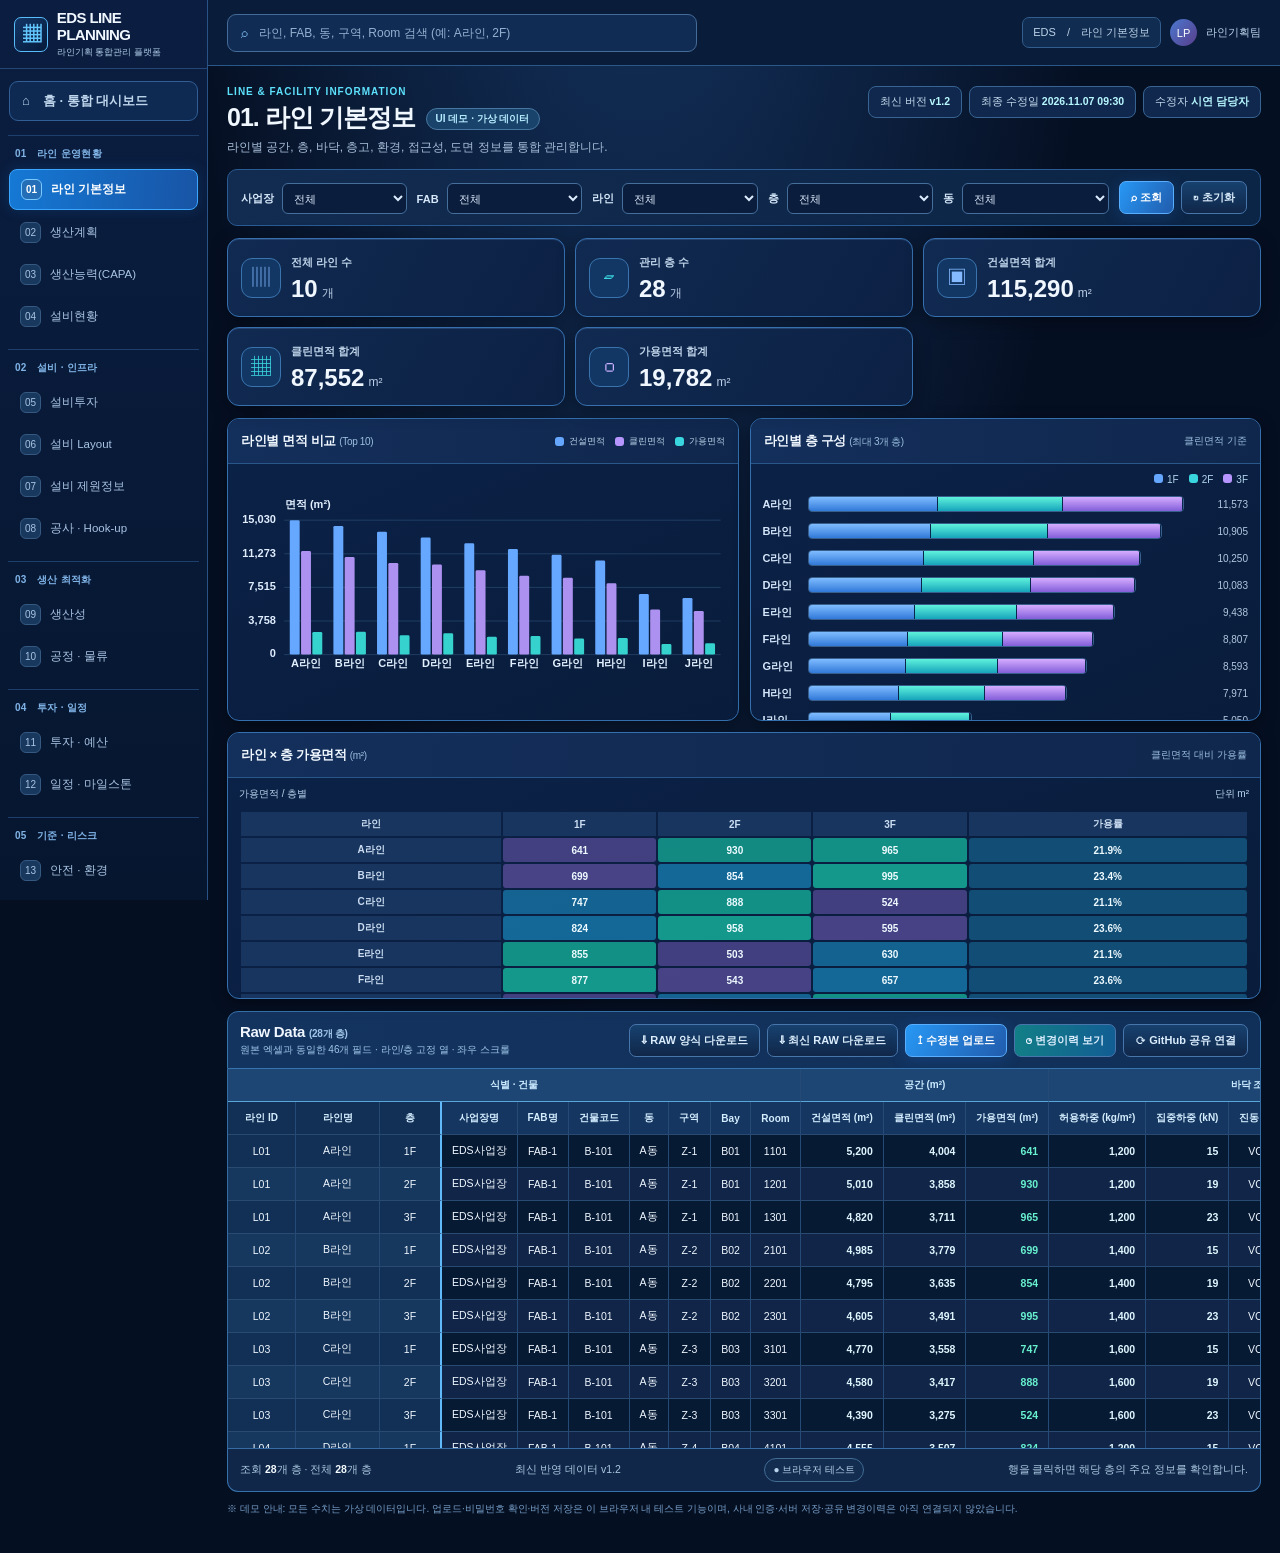
==== line-info.html @ a70bd1e8 "Add files via upload" ====
<!doctype html>
<html lang="ko">
<head>
<meta charset="UTF-8" />
<meta name="viewport" content="width=device-width, initial-scale=1" />
<meta name="color-scheme" content="dark" />
<title>01. 라인 기본정보 | EDS Line Planning</title>
<style>
[hidden]{display:none!important}

:root{--page:#050f22;--panel:#0b2040;--panel2:#0e2a51;--edge:#2a5b93;--edge2:#20436f;--tx:#f0f7ff;--muted:#a1b8d6;--cyan:#3ad6df;--blue:#65a7ff;--purple:#b695ff;--green:#43d2aa;--red:#ff8493;--yellow:#ffc778;--aside:226px;--top:66px;--rad:12px}
*{box-sizing:border-box}body{margin:0;min-height:100vh;font-family:Pretendard,"Noto Sans KR","Malgun Gothic",Arial,sans-serif;color:var(--tx);background:radial-gradient(ellipse at 50% -40%,#183d70 0,transparent 54%),var(--page);font-size:13px}button,input,select,textarea{font:inherit}button{cursor:pointer}button:disabled{opacity:.45;cursor:not-allowed}button:focus-visible,input:focus-visible,select:focus-visible{outline:2px solid #83eaf4;outline-offset:2px}a{color:inherit;text-decoration:none}.shell{display:grid;grid-template-columns:var(--aside) minmax(0,1fr);min-height:100vh}.side{position:sticky;top:0;max-height:100vh;overflow:auto;border-right:1px solid #295387;background:linear-gradient(180deg,#0b1e41 0%,#06162f 100%);z-index:5}.brand{height:69px;border-bottom:1px solid #254675;padding:16px 14px;display:flex;align-items:center;gap:9px}.brand-mark{width:35px;height:35px;border:1px solid #59bdfb;background:linear-gradient(140deg,#133666,#061b3b);display:grid;place-items:center;border-radius:7px;font-weight:950;color:#63c8ff;letter-spacing:-2px;font-size:18px}.brand strong{font-size:15px;letter-spacing:-.6px;display:block}.brand small{font-size:9px;color:#b2cee9;display:block;margin-top:3px}.nav-home{margin:12px 9px 14px;padding:10px 12px;display:flex;gap:10px;color:#bed5eb;background:#0e2a53;border:1px solid #315e94;border-radius:9px;font-weight:750}.nav-section{margin:13px 8px 0;padding:11px 7px 5px;color:#80b4e7;font-size:10px;font-weight:800;border-top:1px solid #1e3e6b;letter-spacing:.3px}.nav-item{display:flex;align-items:center;gap:9px;margin:3px 9px;padding:9px 11px;color:#a9c4e3;font-size:11.5px;border-radius:8px}.nav-item:hover{background:#103360}.nav-item.active{background:linear-gradient(95deg,#1579d5,#1854a5);border:1px solid #3ba6ff;color:#fff;box-shadow:0 0 14px #1674cb36;font-weight:800}.nav-bullet{width:21px;height:21px;display:grid;place-items:center;font-size:10px;background:#18385e;border:1px solid #365982;border-radius:6px;flex:0 0 auto}.nav-item.active .nav-bullet{background:#236eb7;border-color:#7ac9ff}.side-end{margin:20px 13px;padding:13px 10px;border-radius:9px;background:#10264b;border:1px solid #284b73;color:#92b1d0;font-size:10px;line-height:1.7}.content{min-width:0}.topbar{height:var(--top);border-bottom:1px solid #295787;display:flex;align-items:center;justify-content:space-between;padding:0 19px;background:#091d3b;gap:14px}.top-search{width:min(470px,47%);display:flex;align-items:center;gap:9px;border:1px solid #456b98;background:#112c54;border-radius:9px;padding:10px 13px;color:#84c4fb}.top-search input{width:100%;min-width:30px;border:0;outline:0;background:transparent;color:#eef7ff;font-size:12px}.top-search input::placeholder{color:#94b0d0}.top-actions{display:flex;align-items:center;gap:9px;color:#bcd3ea;font-size:11px}.top-tag{padding:7px 10px;border:1px solid #325d8c;border-radius:7px;background:#102c50}.avatar{width:27px;height:27px;border-radius:50%;display:grid;place-items:center;background:linear-gradient(130deg,#4a78cf,#593d8b);font-size:11px;color:white}.main{padding:20px 19px 27px;max-width:1900px;margin:auto}.page-head{display:flex;justify-content:space-between;align-items:flex-start;gap:12px;margin-bottom:13px}.title-pre{font-size:10px;color:#5de1fc;letter-spacing:1px;font-weight:850;margin-bottom:4px}.page-head h1{font-size:25px;letter-spacing:-1px;margin:0 0 5px}.page-head p{color:#a8bed9;font-size:12px;margin:0}.version-top{display:flex;align-items:center;gap:7px;flex-wrap:wrap;justify-content:flex-end}.version-top span{background:#10284e;border:1px solid #376492;padding:8px 11px;border-radius:8px;color:#c6dcef;font-size:10.5px}.version-top strong{color:#b8f8ff}.demo-label{display:inline-flex;align-items:center;border:1px solid #4777a1;background:#19436a;color:#b6ecff;border-radius:15px;padding:3px 9px;font-size:10px;vertical-align:4px;margin-left:5px;letter-spacing:0}.filters{display:flex;align-items:end;flex-wrap:wrap;gap:10px;border:1px solid var(--edge);border-radius:10px;background:linear-gradient(110deg,#122b50,#0b2546);padding:11px 13px;margin-bottom:12px}.filter-field{display:flex;align-items:center;gap:8px;min-width:132px;flex:1}.filter-field label{white-space:nowrap;color:#d6e8fa;font-weight:800;font-size:11px}.filter-field select{min-width:0;width:100%;height:31px;color:#dcecff;border:1px solid #466e9b;background:#0b1d3c;border-radius:6px;padding:0 7px;outline:none;font-size:11px}.filter-actions{display:flex;gap:7px;align-items:center}.btn{border:1px solid #4875aa;color:#dbedfd;background:linear-gradient(#17416f,#102749);border-radius:7px;padding:8px 11px;font-size:11px;font-weight:750;display:inline-flex;align-items:center;justify-content:center;gap:7px;white-space:nowrap}.btn:hover{filter:brightness(1.17)}.btn.primary{background:linear-gradient(120deg,#2798f5,#215cad);color:white;border-color:#5aaefe;box-shadow:0 3px 15px #216bd640}.btn.soft{background:#102a4e}.btn.success{background:linear-gradient(100deg,#127f86,#125d94)}.btn-icon{font-size:15px;line-height:1}.kpis{display:grid;grid-template-columns:repeat(5,minmax(0,1fr));gap:10px;margin-bottom:12px}.kpi{min-height:95px;position:relative;display:flex;gap:10px;align-items:center;padding:15px 13px;background:linear-gradient(120deg,#112a51,#0c2144);border:1px solid #3670af;border-radius:var(--rad);box-shadow:0 4px 18px #0005,inset 0 1px #6d9de338}.kpi-icon{width:40px;height:40px;flex:0 0 auto;display:grid;place-items:center;background:#133765;border:1px solid #3974ae;border-radius:11px;font-size:20px;color:#85baff}.kpi:nth-child(2) .kpi-icon,.kpi:nth-child(4) .kpi-icon{color:var(--cyan)}.kpi:nth-child(5) .kpi-icon{color:#cbb1ff}.kpi-label{font-size:11px;color:#bfd4e9;font-weight:750;white-space:nowrap}.kpi-value{margin-top:7px;font-size:24px;font-weight:850;white-space:nowrap;line-height:1}.kpi-value small{font-size:12px;color:#bdcfe7;font-weight:500;margin-left:4px}.vis-grid{display:grid;grid-template-columns:1.14fr 1.05fr 1.02fr;gap:11px;margin-bottom:12px}.panel{border:1px solid #3470af;border-radius:12px;background:linear-gradient(155deg,#0b2248,#091c3b);box-shadow:0 4px 15px #0006;overflow:hidden;min-width:0}.panel-header{background:linear-gradient(95deg,#132f5b,#10274d);padding:11px 13px;min-height:45px;border-bottom:1px solid #2a578a;display:flex;gap:9px;align-items:center;justify-content:space-between}.panel-header h2{margin:0;font-size:13px;font-weight:850;letter-spacing:-.35px}.panel-header small{font-size:10px;color:#9cbfdf;font-weight:500}.legend{display:flex;gap:10px;flex-wrap:wrap}.legend span{display:flex;gap:5px;align-items:center;color:#b9d2e7;font-size:9px}.dot{width:9px;height:9px;border-radius:3px;background:var(--blue);display:inline-block}.dot.purple{background:var(--purple)}.dot.cyan{background:var(--cyan)}.chart-body{padding:8px 10px 11px;height:280px}.chart-body svg{display:block;width:100%;height:100%}.svg-tick{fill:#e0edff;font-size:16px;font-weight:700}.svg-number{fill:#f7fbff;font-weight:850;font-size:16px}.svg-axis{fill:#e2f0ff;font-size:16px;font-weight:750}.svg-grid{stroke:#32567e;stroke-width:.8}.floor-chart{padding:10px 12px;height:280px;overflow:auto}.floor-legend{display:flex;gap:10px;justify-content:flex-end;margin-bottom:11px;font-size:10px;color:#b3d5ef}.floor-legend .dot{margin-right:4px}.floor-row{display:grid;grid-template-columns:37px minmax(0,1fr) 56px;gap:8px;align-items:center;margin-bottom:11px}.floor-row .nm{font-size:11px;color:#d5e6fa;font-weight:750}.stack{display:flex;height:16px;width:100%;border-radius:4px;overflow:hidden;background:#1a365b;border:1px solid #385e8c}.stack i{display:block;min-width:0;border-right:1px solid #08254a;position:relative}.stack i:nth-child(1){background:linear-gradient(#7fbcff,#3179d9)}.stack i:nth-child(2){background:linear-gradient(#5ef2dc,#16a4bb)}.stack i:nth-child(3){background:linear-gradient(#d5acff,#825ed9)}.floor-row small{text-align:right;font-size:10px;color:#b2c8df}.heat-wrap{padding:9px 11px 11px;height:280px;overflow:auto}.heat-caption{font-size:10px;color:#b9d5ed;margin-bottom:9px;display:flex;justify-content:space-between}.heat-table{width:100%;border-collapse:separate;border-spacing:2px;font-size:10px;text-align:center}.heat-table th{padding:5px 2px;color:#ccddf2;font-weight:700;background:#17355e}.heat-table td{font-size:10px;padding:6px 1px;font-weight:800;border-radius:3px;color:#eefaff}.heat-table td.empty{background:#12294a;color:#6c91b5}.raw-block{margin-top:4px}.raw-title{display:flex;gap:10px;align-items:center;justify-content:space-between;padding:11px 12px;background:linear-gradient(100deg,#143460,#103059);border:1px solid #3674ad;border-radius:11px 11px 0 0;flex-wrap:wrap}.raw-title h2{font-size:15px;margin:0;letter-spacing:-.3px}.raw-title small{color:#9fc6e9;font-size:10px}.raw-actions{display:flex;gap:7px;align-items:center;flex-wrap:wrap}.table-holder{overflow:auto;max-height:380px;border:1px solid #356ca3;border-top:0;background:#071a34;scrollbar-color:#4782b8 #0a2445;scrollbar-width:thin}.raw-table{border-collapse:separate;border-spacing:0;width:max-content;min-width:100%;font-size:10.5px;font-variant-numeric:tabular-nums;table-layout:fixed}.raw-table th,.raw-table td{border-right:1px solid #254a76;border-bottom:1px solid #294a71;padding:9px 10px;text-align:center;white-space:nowrap}.raw-table thead th{position:sticky;top:29px;z-index:3;background:#153660;color:#d4edff;font-weight:800;font-size:10px}.raw-table thead tr.group-row th{top:0;height:29px;background:#1d4674;font-size:10px;color:#cbeaff;border-bottom:1px solid #5aa7d7}.raw-table tbody tr:nth-child(even){background:#102547}.raw-table tbody tr:hover{background:#1e4777}.raw-table td.number{text-align:right;font-weight:750;color:#dff6ff}.raw-table td.available{color:#68f1cf;font-weight:900}.raw-table .sticky1,.raw-table .sticky2,.raw-table .sticky3{position:sticky;z-index:4;background:#123055}.raw-table .sticky1{left:0;min-width:68px;max-width:68px}.raw-table .sticky2{left:68px;min-width:84px;max-width:84px}.raw-table .sticky3{left:152px;min-width:62px;max-width:62px;border-right:2px solid #61b9f9}.raw-table tbody tr:nth-child(even) .sticky1,.raw-table tbody tr:nth-child(even) .sticky2,.raw-table tbody tr:nth-child(even) .sticky3{background:#16375e}.raw-table thead tr.field-row .sticky1,.raw-table thead tr.field-row .sticky2,.raw-table thead tr.field-row .sticky3{z-index:6}.raw-table td.changed-cell{background:#2b5c5790!important;color:#78ffcb!important;box-shadow:inset 0 0 0 1px #42dba4}.raw-table td.added-cell{background:#134f6d;color:#8ce7ff}.raw-footer{border:1px solid #3672ab;border-top:0;border-radius:0 0 11px 11px;background:#10274a;display:flex;align-items:center;gap:15px;justify-content:space-between;flex-wrap:wrap;padding:9px 12px;color:#aac7df;font-size:10.5px}.raw-footer strong{color:#f5fcff}.footer-note{margin-top:10px;color:#769ec7;font-size:10px}.overlay{position:fixed;inset:0;background:#030c1ab8;z-index:20;display:flex;justify-content:flex-end}.overlay[hidden]{display:none}.drawer{width:min(680px,100vw);height:100%;background:linear-gradient(165deg,#102b52,#08182f);border-left:1px solid #4b85b5;box-shadow:-16px 0 45px #0009;display:flex;flex-direction:column}.drawer-head{display:flex;align-items:start;justify-content:space-between;padding:18px 20px 14px;border-bottom:1px solid #2b5b87;gap:10px}.drawer-head h2{font-size:21px;margin:0 0 5px}.drawer-head p{font-size:11px;color:#aac5e2;margin:0}.drawer-tabs{display:flex;gap:7px;padding:13px 20px;border-bottom:1px solid #2b557e}.tab{border:1px solid #386394;background:#142f55;border-radius:7px;color:#c7dcf2;padding:9px 14px;font-size:11px;font-weight:800}.tab.active{background:#2267b1;border-color:#7dbeff;color:white}.drawer-body{overflow:auto;padding:16px 20px 30px;flex:1}.history-row{display:grid;grid-template-columns:65px 1fr auto;gap:10px;align-items:center;border:1px solid #325c86;padding:12px;background:#10284a;border-radius:9px;margin-bottom:8px;cursor:pointer}.history-row.selected{border-color:#4ec8ed;background:#193d62}.history-row strong{font-size:13px;color:#dcf7ff}.history-row .muted{font-size:10px;color:#8eafd1;margin-top:4px}.history-row .badge{padding:4px 7px;border-radius:20px;font-size:9px;color:#8af6cf;background:#124e4c}.info-box{background:#0e2445;border:1px solid #365b85;padding:12px;border-radius:9px;margin:14px 0}.info-box .info-line{display:flex;justify-content:space-between;margin:6px 0;gap:10px;font-size:11px;color:#b5d3ec}.info-box strong{color:#fff}.diff-table{border-collapse:collapse;width:100%;font-size:10.5px}.diff-table th{background:#19365b;text-align:left;padding:9px}.diff-table td{padding:9px;border-bottom:1px solid #2c4c70}.diff-new{color:#8effcb;font-weight:800}.diff-old{color:#ffcbce}.history-raw{overflow:auto;max-height:300px;border:1px solid #356393;border-radius:8px}.history-raw table{border-collapse:collapse;width:max-content;min-width:100%;font-size:10px}.history-raw th,.history-raw td{white-space:nowrap;border:1px solid #23476a;padding:7px 9px}.history-raw th{background:#14385e}.shade{position:fixed;inset:0;background:#030b1bd0;display:flex;align-items:center;justify-content:center;z-index:30;padding:18px}.shade[hidden]{display:none}.dialog{width:min(620px,100%);max-height:min(96vh,900px);overflow:auto;border:1px solid #67b5e8;background:linear-gradient(145deg,#13345e,#0b1b39);box-shadow:0 25px 100px #000d;border-radius:15px}.modal-header{display:flex;align-items:center;justify-content:space-between;padding:18px 21px;border-bottom:1px solid #355f8f}.modal-header h2{margin:0;font-size:19px}.modal-body{padding:19px 21px}.field{margin-bottom:15px}.field label{display:block;font-size:12px;margin-bottom:7px;color:#dbefff;font-weight:750}.req{color:#ffa7a7}.field input,.field textarea{width:100%;border:1px solid #4c759f;background:#071c38;color:#eefaff;border-radius:8px;padding:12px;font-size:12px;outline:0}.field input:focus,.field textarea:focus{border-color:#71d6ff}.field textarea{resize:vertical;min-height:72px}.upload-box{display:grid;place-items:center;border:1px dashed #66a0ce;padding:19px;cursor:pointer;border-radius:9px;text-align:center;background:#0b2b50;margin-bottom:14px}.upload-box strong{font-size:12px}.upload-box small{display:block;color:#8aafd1;margin-top:5px;font-size:11px}.upload-box input{display:none}.dialog-actions{display:flex;gap:8px;justify-content:flex-end;padding:15px 21px;border-top:1px solid #365f8e}.notice{border:1px solid #39618c;padding:11px 13px;border-radius:8px;background:#142d4f;color:#b7d3e8;line-height:1.6;font-size:11px}.notice.warning{border-color:#946534;background:#42301555;color:#ffe1b9}.valid-summary{display:flex;gap:7px;flex-wrap:wrap;margin:14px 0}.valid-pill{background:#104a54;border:1px solid #278fa6;border-radius:18px;padding:7px 10px;color:#b9eeef;font-size:11px}.valid-pill.warn{background:#562e3d;border-color:#ac6773;color:#ffd3da}.toast{position:fixed;left:50%;bottom:24px;transform:translateX(-50%);padding:11px 17px;background:#173f6c;border:1px solid #6dbeed;border-radius:10px;box-shadow:0 9px 30px #000a;z-index:60;min-width:270px;text-align:center;font-size:12px}.toast[hidden]{display:none}.xs{font-size:10px;color:#a7c2dd}.mobile-nav{display:none}.section-minor{margin:0 0 10px;font-size:13px;color:#f5fbff}.outcome{color:#8bdeff}.loading{opacity:.6;pointer-events:none}
@media(max-width:1450px){:root{--aside:208px}.vis-grid{grid-template-columns:1fr 1fr}.vis-grid .panel:last-child{grid-column:1/-1}.heat-wrap{height:220px}.chart-body,.floor-chart{height:256px}.kpis{grid-template-columns:repeat(3,minmax(0,1fr))}.kpi{min-height:79px}}
@media(max-width:1100px){:root{--aside:0px}.shell{grid-template-columns:1fr}.side{display:none}.topbar{height:56px}.main{padding:14px}.mobile-nav{display:block;color:#d0eaff;padding:8px 10px;background:#143c6b;border:1px solid #4784bb;border-radius:6px}.top-search{width:min(480px,55%)}.page-head h1{font-size:22px}}
@media(max-width:720px){.top-search{display:none}.page-head{flex-direction:column}.version-top{justify-content:flex-start}.kpis{grid-template-columns:repeat(2,minmax(0,1fr))}.kpi{padding:11px;min-height:83px}.kpi-value{font-size:21px}.vis-grid{grid-template-columns:1fr}.vis-grid .panel:last-child{grid-column:auto}.raw-actions{width:100%}.raw-actions .btn{flex:1}.filters{gap:7px}.filter-field{min-width:140px}.panel-header{align-items:flex-start;flex-direction:column}.drawer-head h2{font-size:18px}.drawer{width:100vw}}

.sync-indicator{display:inline-flex;gap:4px;align-items:center;border-radius:12px;padding:4px 8px;border:1px solid #426c92;background:#122d50;color:#b7d3ec;font-size:10px;white-space:nowrap}
.sync-indicator.github{border-color:#319d9c;background:#0a3b46;color:#a2f3e6}
.sync-indicator.alert{border-color:#bd8f42;background:#46331c;color:#ffe2ad}
#syncShade .field{margin-top:10px}#syncShade .field input{width:100%;background:#081b35;color:#e6f5ff;border:1px solid #4b70a4;padding:9px 11px;border-radius:7px}
#syncShade code{color:#72d8fc}#syncMessage{white-space:pre-wrap}
</style>
</head>
<body>
<div class="shell">
  <aside class="side">
    <div class="brand"><span class="brand-mark">▦</span><div><strong>EDS LINE PLANNING</strong><small>라인기획 통합관리 플랫폼</small></div></div>
    <a class="nav-home" href="./index.html">⌂　홈 · 통합 대시보드</a>
    <div class="nav-section">01　라인 운영현황</div>
    <a class="nav-item active" href="#"><span class="nav-bullet">01</span> 라인 기본정보</a>
    <div class="nav-item"><span class="nav-bullet">02</span> 생산계획</div><div class="nav-item"><span class="nav-bullet">03</span> 생산능력(CAPA)</div><div class="nav-item"><span class="nav-bullet">04</span> 설비현황</div>
    <div class="nav-section">02　설비 · 인프라</div>
    <div class="nav-item"><span class="nav-bullet">05</span> 설비투자</div><div class="nav-item"><span class="nav-bullet">06</span> 설비 Layout</div><div class="nav-item"><span class="nav-bullet">07</span> 설비 제원정보</div><div class="nav-item"><span class="nav-bullet">08</span> 공사 · Hook-up</div>
    <div class="nav-section">03　생산 최적화</div><div class="nav-item"><span class="nav-bullet">09</span> 생산성</div><div class="nav-item"><span class="nav-bullet">10</span> 공정 · 물류</div>
    <div class="nav-section">04　투자 · 일정</div><div class="nav-item"><span class="nav-bullet">11</span> 투자 · 예산</div><div class="nav-item"><span class="nav-bullet">12</span> 일정 · 마일스톤</div>
    <div class="nav-section">05　기준 · 리스크</div><div class="nav-item"><span class="nav-bullet">13</span> 안전 · 환경</div><div class="nav-item"><span class="nav-bullet">14</span> 리스크 · 이슈</div><div class="nav-item"><span class="nav-bullet">15</span> 기준 · 표준</div>
    <div class="nav-section">06　보고 · 의사결정</div><div class="nav-item"><span class="nav-bullet">16</span> 보고 · 의사결정</div>
    <div class="side-end">이 화면은 UI 검토용 프로토타입입니다.<br/>예시 데이터와 브라우저 로컬 저장을 사용합니다.</div>
  </aside>
  <div class="content">
    <header class="topbar"><button class="mobile-nav" id="mobileHome" title="메인 대시보드로 이동">⌂</button><div class="top-search">⌕ <input id="globalSearch" placeholder="라인, FAB, 동, 구역, Room 검색 (예: A라인, 2F)" autocomplete="off"/></div><div class="top-actions"><span class="top-tag">EDS　/　라인 기본정보</span><span class="avatar">LP</span><span>라인기획팀</span></div></header>
    <main class="main">
      <div class="page-head">
        <div><div class="title-pre">LINE & FACILITY INFORMATION</div><h1>01. 라인 기본정보 <span class="demo-label">UI 데모 · 가상 데이터</span></h1><p>라인별 공간, 층, 바닥, 층고, 환경, 접근성, 도면 정보를 통합 관리합니다.</p></div>
        <div class="version-top"><span>최신 버전 <strong id="topVersion">v1.2</strong></span><span>최종 수정일 <strong id="lastEditDate">—</strong></span><span>수정자 <strong id="lastEditor">—</strong></span></div>
      </div>
      <section class="filters" aria-label="조회 필터">
        <div class="filter-field"><label for="fSite">사업장</label><select id="fSite"></select></div>
        <div class="filter-field"><label for="fFab">FAB</label><select id="fFab"></select></div>
        <div class="filter-field"><label for="fLine">라인</label><select id="fLine"></select></div>
        <div class="filter-field"><label for="fFloor">층</label><select id="fFloor"></select></div>
        <div class="filter-field"><label for="fDong">동</label><select id="fDong"></select></div>
        <div class="filter-actions"><button class="btn primary" id="applyFilter">⌕ 조회</button><button class="btn" id="resetFilter">↻ 초기화</button></div>
      </section>
      <section class="kpis" aria-label="주요 공간 현황">
        <article class="kpi"><div class="kpi-icon">▥</div><div><div class="kpi-label">전체 라인 수</div><div class="kpi-value"><span id="kpiLines">—</span><small>개</small></div></div></article>
        <article class="kpi"><div class="kpi-icon">▱</div><div><div class="kpi-label">관리 층 수</div><div class="kpi-value"><span id="kpiFloors">—</span><small>개</small></div></div></article>
        <article class="kpi"><div class="kpi-icon">▣</div><div><div class="kpi-label">건설면적 합계</div><div class="kpi-value"><span id="kpiBuilt">—</span><small>m²</small></div></div></article>
        <article class="kpi"><div class="kpi-icon">▦</div><div><div class="kpi-label">클린면적 합계</div><div class="kpi-value"><span id="kpiClean">—</span><small>m²</small></div></div></article>
        <article class="kpi"><div class="kpi-icon">▢</div><div><div class="kpi-label">가용면적 합계</div><div class="kpi-value"><span id="kpiAvail">—</span><small>m²</small></div></div></article>
      </section>
      <section class="vis-grid" aria-label="공간 분석 그래프">
        <div class="panel"><div class="panel-header"><h2>라인별 면적 비교 <small>(Top 10)</small></h2><div class="legend"><span><i class="dot"></i> 건설면적</span><span><i class="dot purple"></i> 클린면적</span><span><i class="dot cyan"></i> 가용면적</span></div></div><div id="barChart" class="chart-body"></div></div>
        <div class="panel"><div class="panel-header"><h2>라인별 층 구성 <small>(최대 3개 층)</small></h2><small>클린면적 기준</small></div><div id="floorChart" class="floor-chart"></div></div>
        <div class="panel"><div class="panel-header"><h2>라인 × 층 가용면적 <small>(m²)</small></h2><small>클린면적 대비 가용률</small></div><div id="heatmap" class="heat-wrap"></div></div>
      </section>
      <section class="raw-block">
        <div class="raw-title"><div><h2>Raw Data <small id="rawCount">(—)</small></h2><small>원본 엑셀과 동일한 46개 필드 · 라인/층 고정 열 · 좌우 스크롤</small></div>
          <div class="raw-actions"><button class="btn" id="downloadTemplate">⇩ RAW 양식 다운로드</button><button class="btn" id="downloadCurrent">⇩ 최신 RAW 다운로드</button><button class="btn primary" id="openUpload">↥ 수정본 업로드</button><button class="btn success" id="openHistory">◷ 변경이력 보기</button><button class="btn" id="openSync">⟳ GitHub 공유 연결</button></div></div>
        <div class="table-holder" id="rawTableHolder"><table class="raw-table" id="rawTable"></table></div>
        <div class="raw-footer"><span>조회 <strong id="footerCount">0</strong>개 층 · 전체 <strong id="footerAll">0</strong>개 층</span><span id="dataVersion">현재 데이터 버전 —</span> <span id="syncIndicator" class="sync-indicator" title="저장 위치">● 브라우저 테스트</span><span>행을 클릭하면 해당 층의 주요 정보를 확인합니다.</span></div>
      </section>
      <p class="footer-note">※ 데모 안내: 모든 수치는 가상 데이터입니다. 업로드·비밀번호 확인·버전 저장은 이 브라우저 내 테스트 기능이며, 사내 인증·서버 저장·공유 변경이력은 아직 연결되지 않았습니다.</p>
    </main>
  </div>
</div>

<div class="overlay" id="historyOverlay" hidden role="presentation"><aside class="drawer" role="dialog" aria-modal="true" aria-labelledby="historyHeading"><div class="drawer-head"><div><h2 id="historyHeading">◷ 변경이력 / 버전 관리</h2><p>버전 선택 · 변경항목 비교 · 과거 전체 Raw Data 보기</p></div><button class="btn" id="closeHistory">✕ 닫기</button></div><div class="drawer-tabs"><button class="tab active" data-htab="history">버전 이력</button><button class="tab" data-htab="raw">선택 버전 RAW</button><button class="tab" data-htab="compare">변경 전후 비교</button></div><div id="historyBody" class="drawer-body"></div></aside></div>
<div class="shade" id="syncShade" hidden>
  <section class="dialog" role="dialog" aria-modal="true" aria-labelledby="syncTitle" style="max-width:560px">
    <div class="modal-header"><h2 id="syncTitle">⟳ GitHub 공유 데이터 연결</h2><button type="button" class="btn" id="closeSync">✕ 닫기</button></div>
    <form id="syncForm"><div class="modal-body">
      <div class="notice">GitHub 저장소에 Raw Data·버전이력을 공유 저장합니다. <strong>GitHub 인증 토큰은 페이지에 저장하지 않으며 현재 탭에서만 사용합니다.</strong> 저장소에 Contents 읽기·쓰기 권한이 있는 개인 토큰이 필요합니다. 회사 보안 정책에 따라 사용하세요.</div>
      <div class="field"><label for="gitApi">GitHub API 주소</label><input id="gitApi" value="https://api.github.com" autocomplete="off" required></div>
      <div class="field"><label for="gitOwner">계정 또는 조직</label><input id="gitOwner" value="love10070kang" autocomplete="off" required></div>
      <div class="field"><label for="gitRepo">저장소</label><input id="gitRepo" value="kangminjoo" autocomplete="off" required></div>
      <div class="field"><label for="gitBranch">브랜치</label><input id="gitBranch" value="main" autocomplete="off" required></div>
      <div class="field"><label for="gitToken">개인 접근 토큰 (현재 탭에만 보관)</label><input id="gitToken" type="password" placeholder="github_pat_... 또는 ghp_..." autocomplete="off" required></div>
      <div class="notice">GitHub Enterprise Server를 이용한다면 API 주소를 사내 서버의 <code>https://주소/api/v3</code>로 변경하세요. 토큰을 HTML/JS/저장소/채팅에 붙여넣지 마세요.</div>
      <div id="syncMessage" class="xs" aria-live="polite" style="margin-top:10px"></div>
    </div><div class="dialog-actions"><button class="btn" type="button" id="cancelSync">취소</button><button class="btn primary" id="connectSync" type="submit">저장소 연결 및 최신 데이터 불러오기</button></div></form>
  </section>
</div>
<div class="shade" id="uploadShade" hidden><section class="dialog" role="dialog" aria-modal="true" aria-labelledby="uploadHeading"><div class="modal-header"><h2 id="uploadHeading">↥ 수정본 엑셀 업로드</h2><button class="btn" id="closeUpload">✕ 닫기</button></div><form id="uploadForm"><div class="modal-body"><div class="notice">최신 RAW 파일을 수정한 뒤 업로드하세요. 원본과 비교한 내용을 검증하고 <strong>최종 반영</strong>을 눌러야 새 버전이 생성됩니다.</div><div style="height:14px"></div><div class="field"><label for="uploadAuthor">수정자 이름 <span class="req">*</span></label><input id="uploadAuthor" required maxlength="50" autocomplete="off" placeholder="작성자 이름 입력"/></div><div class="field"><label for="uploadPassword">업로드 비밀번호 <span class="req">*</span></label><input id="uploadPassword" required type="password" placeholder="비밀번호 입력" autocomplete="off"/></div><div class="field"><label for="uploadReason">수정 사유 <span class="req">*</span></label><textarea id="uploadReason" required maxlength="500" placeholder="예: A라인 2F 가용면적 및 반입구 특성 갱신"></textarea></div><label class="upload-box" for="uploadFile"><span style="font-size:25px">▣</span><strong id="uploadFileName">엑셀 (.xlsx) 파일 선택</strong><small>기존 RAW 양식의 46개 열 구조 사용 · 최대 5 MB</small><input type="file" id="uploadFile" accept=".xlsx" required/></label><div class="notice warning">보안 안내: 이 버전은 UI·업로드 흐름 검토용입니다. 비밀번호 검증이 브라우저 안에서만 이뤄지므로 실데이터 보안 수단으로 사용할 수 없습니다.</div><div id="previewBox" hidden></div></div><div class="dialog-actions"><button type="button" class="btn" id="cancelUpload">취소</button><button type="submit" class="btn primary" id="verifyUpload">변경사항 검증</button><button type="button" class="btn success" id="applyUpload" hidden>✓ 최종 반영</button></div></form></section></div>
<div class="shade" id="detailShade" hidden><section class="dialog" role="dialog" aria-modal="true" aria-labelledby="detailHeading"><div class="modal-header"><h2 id="detailHeading">라인 · 층 상세정보</h2><button class="btn" id="closeDetail">✕ 닫기</button></div><div class="modal-body" id="detailBody"></div><div class="dialog-actions"><button class="btn primary" id="closeDetailBottom">확인</button></div></section></div>
<div class="toast" id="toast" hidden></div>
<script>
(()=>{'use strict';
const FIELDS=[
'라인 ID','라인명','층','사업장명','FAB명','건물코드','동','구역','Bay','Room',
'건설면적 (m²)','클린면적 (m²)','가용면적 (m²)',
'허용하중 (kg/m²)','집중하중 (kN)','진동 조건','Access Floor 허용하중 (kg/m²)',
'건축층고 (mm)','유효높이 (mm)','설비 설치가능 높이 (mm)','Access Floor 높이 (mm)','Access Floor 하부 유효높이 (mm)','하부층고 (mm)',
'청정도','온도 (°C)','습도 (%RH)',
'반입구 개수','반입구 1 위치·ID','반입구 1 유형','반입구 1 유효폭 (mm)','반입구 1 유효높이 (mm)','반입구 1 운반 경로','반입구 1 제약조건',
'반입구 2 위치·ID','반입구 2 유형','반입구 2 유효폭 (mm)','반입구 2 유효높이 (mm)','반입구 2 운반 경로','반입구 2 제약조건',
'승강기 ID','승강기 적재하중 (kg)',
'CAD 도면 링크','도면 개정번호','도면 기준일','담당부서','기준일'];
const GROUPS=[['식별 · 건물',0,10],['공간 (m²)',10,13],['바닥 조건',13,17],['층고 · Access Floor',17,23],['환경 조건',23,26],['접근성 · 반입구',26,39],['승강기',39,41],['도면',41,44],['관리',44,46]];
const KEY=(r)=>`${String(r['라인 ID']||'').trim()}::${String(r['층']||'').trim()}::${String(r['Bay']||'').trim()}::${String(r['Room']||'').trim()}`;
const byId=(id)=>document.getElementById(id);const h=s=>String(s??'').replace(/[&<>"']/g,c=>({'&':'&amp;','<':'&lt;','>':'&gt;','"':'&quot;',"'":'&#39;'}[c]));
const num=v=>Number(String(v??'').replace(/,/g,''))||0,fmt=n=>Math.round(n).toLocaleString('ko-KR');
const nowIso=()=>new Date().toLocaleString('ko-KR',{year:'numeric',month:'2-digit',day:'2-digit',hour:'2-digit',minute:'2-digit',hour12:false});
function demoRows(){const rows=[];for(let i=0;i<10;i++){let count=i<8?3:2;for(let j=0;j<count;j++){let line=String.fromCharCode(65+i)+'라인',floor=['1F','2F','3F'][j];let built=5200-i*215-j*190;let clean=Math.round(built*(.77-(i%3)*.012));let avail=Math.round(clean*(.16+((i+j*2)%6)*.025));let doors=(i+j)%4===0?2:1;let row={};FIELDS.forEach(f=>row[f]='');Object.assign(row,{'라인 ID':'L'+String(i+1).padStart(2,'0'),'라인명':line,'층':floor,'사업장명':'EDS사업장','FAB명':i<5?'FAB-1':'FAB-2','건물코드':i<5?'B-101':'B-201','동':i<5?'A동':'B동','구역':`Z-${i+1}`,'Bay':`B${String(i+1).padStart(2,'0')}`,'Room':`${i+1}${j+1}01`,'건설면적 (m²)':built,'클린면적 (m²)':clean,'가용면적 (m²)':avail,'허용하중 (kg/m²)':1200+(i%3)*200,'집중하중 (kN)':15+j*4,'진동 조건':'VC-'+(i%3===0?'B':'C'),'Access Floor 허용하중 (kg/m²)':800+(i%3)*200,'건축층고 (mm)':6500-j*180,'유효높이 (mm)':5800-j*180,'설비 설치가능 높이 (mm)':5200-j*180,'Access Floor 높이 (mm)':700,'Access Floor 하부 유효높이 (mm)':580,'하부층고 (mm)':3300+(i%3)*150,'청정도':'ISO '+(5+(i%2)),'온도 (°C)':22,'습도 (%RH)':45,'반입구 개수':doors,'반입구 1 위치·ID':`${line[0]}-${floor}-D1`,'반입구 1 유형':'장비 반입','반입구 1 유효폭 (mm)':2900,'반입구 1 유효높이 (mm)':3300,'반입구 1 운반 경로':'서측 반입 통로','반입구 1 제약조건':'사전 일정 조율','반입구 2 위치·ID':doors===2?`${line[0]}-${floor}-D2`:'','반입구 2 유형':doors===2?'비상/보조 반입':'','반입구 2 유효폭 (mm)':doors===2?2300:'','반입구 2 유효높이 (mm)':doors===2?2900:'','반입구 2 운반 경로':doors===2?'북측 보조 통로':'','반입구 2 제약조건':doors===2?'높이 제한':'','승강기 ID':`EL-${i+1}`,'승강기 적재하중 (kg)':5000,'CAD 도면 링크':`DRAW-${i+1}-${j+1}.dwg`,'도면 개정번호':'Rev.C','도면 기준일':'2026-11-01','담당부서':'라인기획','기준일':'2026-11-06'});rows.push(row);}}return rows;}
const STORE='eds-line-info-preview-v1';let seed=demoRows();let state={versions:[],filter:{},view:[],selectedVersion:null,hTab:'history',pending:null};
const GH={api:'https://api.github.com',owner:'love10070kang',repo:'kangminjoo',branch:'main',path:'data/line-info-state.json',token:'',sha:null,mode:'local'};
function syncBadge(note,kind='local'){const el=byId('syncIndicator');if(!el)return;el.textContent=note;el.className='sync-indicator '+(kind==='github'?'github':kind==='warning'?'alert':'');}
function safeStore(payload){return payload && Array.isArray(payload.versions) && payload.versions.length && payload.versions.every(v=>typeof v.version==='string' && Array.isArray(v.rows));}
function refreshShared(){initFilters();render();if(byId('historyOverlay').hidden===false)renderHistory();}
function apiPath(){return `${GH.api.replace(/\/$/,'')}/repos/${encodeURIComponent(GH.owner)}/${encodeURIComponent(GH.repo)}/contents/${GH.path.split('/').map(encodeURIComponent).join('/')}`;}
function ghHeaders(){return {'Accept':'application/vnd.github+json','Authorization':'Bearer '+GH.token,'X-GitHub-Api-Version':'2022-11-28'};}
function toB64Unicode(s){let bytes=new TextEncoder().encode(s),str='';for(let i=0;i<bytes.length;i+=16384)str+=String.fromCharCode(...bytes.subarray(i,i+16384));return btoa(str);}
function fromB64Unicode(s){let binary=atob(s.replace(/\s/g,'')),bytes=Uint8Array.from(binary,ch=>ch.charCodeAt(0));return new TextDecoder().decode(bytes);}
async function fetchGhStore(){const r=await fetch(apiPath()+'?ref='+encodeURIComponent(GH.branch)+'&t='+Date.now(),{headers:ghHeaders(),cache:'no-store'});if(r.status===404)return {sha:null,data:null};if(!r.ok)throw new Error('GitHub 데이터 조회 실패 ('+r.status+'). 저장소 주소·브랜치·토큰 권한을 확인하세요.');const file=await r.json();if(!file.content)throw Error('GitHub 파일 콘텐츠를 읽지 못했습니다.');const data=JSON.parse(fromB64Unicode(file.content));if(!safeStore(data))throw Error('저장소의 JSON 데이터 형식이 올바르지 않습니다.');return {sha:file.sha,data};}
async function loadPublicShared(){try{const url='./data/line-info-state.json?t='+Date.now();const r=await fetch(url,{cache:'no-store'});if(!r.ok)return;const data=await r.json();if(!safeStore(data))return;state.versions=clone(data.versions);state.selectedVersion=latest().version;GH.mode='github';GH.sha=null;refreshShared();syncBadge('● GitHub 공유 조회 · 업로드 시 연결 필요','github');}catch(e){/* 없는 파일 또는 사내 네트워크 차단 시 로컬 테스트 유지 */}}
function openSync(){byId('syncShade').hidden=false;byId('gitApi').value=GH.api;byId('gitOwner').value=GH.owner;byId('gitRepo').value=GH.repo;byId('gitBranch').value=GH.branch;byId('gitToken').value='';byId('syncMessage').textContent='';}
function closeSync(){byId('syncShade').hidden=true;byId('gitToken').value='';}
async function connectSync(e){e.preventDefault();const btn=byId('connectSync');btn.disabled=true;GH.api=byId('gitApi').value.trim().replace(/\/$/,'');GH.owner=byId('gitOwner').value.trim();GH.repo=byId('gitRepo').value.trim();GH.branch=byId('gitBranch').value.trim();GH.token=byId('gitToken').value.trim();try{if(!/^https:\/\//.test(GH.api))throw Error('API 주소는 HTTPS여야 합니다.');let fetched=await fetchGhStore();GH.mode='github';GH.sha=fetched.sha;if(fetched.data){state.versions=clone(fetched.data.versions);state.selectedVersion=latest().version;refreshShared();syncBadge('● GitHub 공유 연결 · 쓰기 인증됨','github');toast('GitHub 공유 데이터 연결 성공');}else{syncBadge('● GitHub 연결됨 · 첫 저장 시 파일 생성','github');toast('GitHub 연결 성공 · 첫 업로드 시 공유 파일이 생성됩니다.');}closeSync();}catch(err){GH.token='';byId('syncMessage').textContent=err.message||String(err);syncBadge('⚠ GitHub 연결 실패 · 로컬 상태 유지','warning');}finally{btn.disabled=false;}}
async function saveShared(candidate,baseVersion){if(!GH.token)throw Error('GitHub 공유 저장에는 쓰기 권한 토큰이 필요합니다. “GitHub 공유 연결”을 먼저 실행하세요.');const remote=await fetchGhStore();if(remote.data && remote.data.versions[0].version!==baseVersion)throw Error('다른 사용자가 먼저 수정했습니다. GitHub 공유 연결에서 최신 버전을 다시 불러온 뒤 엑셀을 재검증하세요.');const body={message:`EDS 라인 기본정보 ${candidate.versions[0].version} · ${candidate.versions[0].author} · ${candidate.versions[0].reason}`.slice(0,180),content:toB64Unicode(JSON.stringify(candidate)),branch:GH.branch};if(remote.sha)body.sha=remote.sha;const r=await fetch(apiPath(),{method:'PUT',headers:{...ghHeaders(),'Content-Type':'application/json'},body:JSON.stringify(body)});if(!r.ok){let error=await r.json().catch(()=>({}));throw Error(`GitHub 저장 실패 (${r.status}) ${error.message||'저장소 쓰기 권한 또는 브랜치 규칙 확인 필요'}`);}const reply=await r.json();GH.sha=reply.content?.sha||null;return reply;}

function clone(rows){return JSON.parse(JSON.stringify(rows));}
function init(){try{let raw=JSON.parse(localStorage.getItem(STORE));if(raw&&Array.isArray(raw.versions)&&raw.versions.length){state.versions=raw.versions;}else throw 0;}catch{let v1=clone(seed);let v2=clone(seed);const r=v2.find(x=>x['라인 ID']==='L01'&&x['층']==='2F');r['가용면적 (m²)']+=120;r['도면 개정번호']='Rev.D';state.versions=[{version:'v1.2',date:'2026.11.07 09:30',author:'시연 담당자',reason:'A라인 2F 공간 및 도면정보 갱신 (데모)',rows:v2,filename:'EDS_RAW_v1.2.xlsx',demo:true},{version:'v1.1',date:'2026.11.05 14:10',author:'시연 담당자',reason:'라인별 초기정보 보완 (데모)',rows:v1,filename:'EDS_RAW_v1.1.xlsx',demo:true},{version:'v1.0',date:'2026.11.01 10:00',author:'시연 담당자',reason:'최초 등록 (데모)',rows:v1,filename:'EDS_RAW_v1.0.xlsx',demo:true}];}state.selectedVersion=state.versions[0].version;state.view=clone(state.versions[0].rows);}
function persist(){try{localStorage.setItem(STORE,JSON.stringify({versions:state.versions.slice(0,20)}));return true;}catch(e){toast('브라우저 저장 공간이 부족합니다. 파일을 별도로 보관해 주세요.');return false;}}
function latest(){return state.versions[0];}
function opts(id,values,label='전체'){const el=byId(id),old=el.value;el.innerHTML=`<option value="">${label}</option>`+[...new Set(values.filter(Boolean))].sort((a,b)=>String(a).localeCompare(String(b),'ko-KR',{numeric:true})).map(x=>`<option value="${h(x)}">${h(x)}</option>`).join('');el.value=old;}
function initFilters(){let all=latest().rows;opts('fSite',all.map(x=>x['사업장명']));opts('fFab',all.map(x=>x['FAB명']));opts('fLine',all.map(x=>x['라인명']));opts('fFloor',all.map(x=>x['층']));opts('fDong',all.map(x=>x['동']));}
function filterRows(){let r=latest().rows,fil={fSite:'사업장명',fFab:'FAB명',fLine:'라인명',fFloor:'층',fDong:'동'};for(const [id,col]of Object.entries(fil)){let q=byId(id).value;if(q)r=r.filter(x=>String(x[col])===q);}const search=byId('globalSearch').value.trim().toLowerCase();if(search)r=r.filter(x=>['라인 ID','라인명','층','사업장명','FAB명','건물코드','동','구역','Bay','Room'].some(k=>String(x[k]??'').toLowerCase().includes(search)));return r;}
function render(){const rows=filterRows();state.view=rows;const set=new Set(rows.map(r=>r['라인 ID']));byId('kpiLines').textContent=fmt(set.size);byId('kpiFloors').textContent=fmt(rows.length);byId('kpiBuilt').textContent=fmt(rows.reduce((v,r)=>v+num(r['건설면적 (m²)']),0));byId('kpiClean').textContent=fmt(rows.reduce((v,r)=>v+num(r['클린면적 (m²)']),0));byId('kpiAvail').textContent=fmt(rows.reduce((v,r)=>v+num(r['가용면적 (m²)']),0));byId('topVersion').textContent=latest().version;byId('lastEditDate').textContent=latest().date;byId('lastEditor').textContent=latest().author;byId('dataVersion').textContent=`최신 반영 데이터 ${latest().version}`;byId('rawCount').textContent=`(${fmt(rows.length)}개 층)`;byId('footerCount').textContent=fmt(rows.length);byId('footerAll').textContent=fmt(latest().rows.length);renderBars(rows);renderFloor(rows);renderHeat(rows);renderTable(rows);}
function rollup(rows){const m=new Map();for(const r of rows){let key=r['라인 ID'];if(!m.has(key))m.set(key,{line:r['라인명'],id:key,built:0,clean:0,avail:0,byFloor:{}});let x=m.get(key);x.built+=num(r['건설면적 (m²)']);x.clean+=num(r['클린면적 (m²)']);x.avail+=num(r['가용면적 (m²)']);x.byFloor[r['층']]=(x.byFloor[r['층']]||0)+num(r['클린면적 (m²)']);}return [...m.values()].sort((a,b)=>a.id.localeCompare(b.id));}
function renderBars(rows){let lines=rollup(rows).slice(0,10),w=710,hgt=280;let max=Math.max(1,...lines.map(x=>x.built));let gridTop=38,bot=233,scale=195/max;let ticks=[0,.25,.5,.75,1].map(p=>{let y=bot-p*195;return `<line class="svg-grid" x1="67" x2="700" y1="${y}" y2="${y}"/><text class="svg-tick" x="55" y="${y+4}" text-anchor="end">${fmt(max*p)}</text>`}).join('');const slot=633/Math.max(lines.length,1);let bars=lines.map((r,i)=>{let cx=67+slot*(i+.5),bw=Math.max(4,Math.min(15,slot/4.4));return [['built','#66a7ff'],['clean','#ad91f1'],['avail','#36d2ce']].map(([key,color],j)=>{let v=r[key],bh=v*scale;return `<rect x="${cx+(j-1)*(bw+2)-bw/2}" y="${bot-bh}" width="${bw}" height="${bh}" rx="2" fill="${color}"><title>${h(r.line)} ${key==='built'?'건설':key==='clean'?'클린':'가용'} ${fmt(v)} m²</title></rect>`}).join('')+`<text class="svg-axis" x="${cx}" y="251" text-anchor="middle">${h(r.line)}</text>`;}).join('');byId('barChart').innerHTML=lines.length?`<svg viewBox="0 0 ${w} ${hgt}" role="img" aria-label="라인별 건설 클린 가용면적 비교"><text class="svg-axis" x="68" y="20">면적 (m²)</text>${ticks}${bars}</svg>`:emptyChart();}
function renderFloor(rows){let lines=rollup(rows);if(!lines.length){byId('floorChart').innerHTML=emptyText();return;}let max=Math.max(1,...lines.map(x=>x.clean));byId('floorChart').innerHTML=`<div class="floor-legend"><span><i class="dot"></i>1F</span><span><i class="dot cyan"></i>2F</span><span><i class="dot purple"></i>3F</span></div>`+lines.map(r=>{const vals=['1F','2F','3F'].map(f=>r.byFloor[f]||0);return `<div class="floor-row"><span class="nm">${h(r.line)}</span><div class="stack" style="width:${Math.max(1,r.clean/max*100)}%">${vals.map((v,i)=>`<i style="width:${r.clean?v/r.clean*100:0}%" title="${['1F','2F','3F'][i]} 클린면적 ${fmt(v)} m²"></i>`).join('')}</div><small>${fmt(r.clean)}</small></div>`}).join('');}
function renderHeat(rows){const lines=rollup(rows);let map=new Map(rows.map(r=>[r['라인 ID']+'|'+r['층'],r]));const cell=r=>{if(!r)return '<td class="empty">—</td>';let cl=num(r['클린면적 (m²)']),av=num(r['가용면적 (m²)']),ratio=cl?av/cl:0;let a=Math.max(.25,Math.min(.84,.2+ratio*2.1));let color=ratio>.24?`rgba(22,183,158,${a})`:ratio>.19?`rgba(25,137,190,${a})`:`rgba(114,92,183,${a})`;return `<td style="background:${color}" title="가용면적 ${fmt(av)} m² · 가용률 ${(ratio*100).toFixed(1)}%">${fmt(av)}</td>`};byId('heatmap').innerHTML=lines.length?`<div class="heat-caption"><span>가용면적 / 층별</span><span>단위 m²</span></div><table class="heat-table"><thead><tr><th>라인</th><th>1F</th><th>2F</th><th>3F</th><th>가용률</th></tr></thead><tbody>${lines.map(l=>`<tr><th>${h(l.line)}</th>${['1F','2F','3F'].map(f=>cell(map.get(l.id+'|'+f))).join('')}<td style="background:#124d75">${l.clean?(l.avail/l.clean*100).toFixed(1):'0.0'}%</td></tr>`).join('')}</tbody></table>`:emptyText();}
function emptyChart(){return '<div style="display:grid;place-items:center;height:100%;color:#799fbf">조회 결과가 없습니다.</div>'}function emptyText(){return '<div style="display:grid;place-items:center;height:160px;color:#799fbf">조회 결과가 없습니다.</div>'}
function renderTable(rows){let groups=GROUPS.map(([name,a,b])=>`<th colspan="${b-a}">${h(name)}</th>`).join('');let fields=FIELDS.map((x,i)=>`<th class="${i===0?'sticky1':i===1?'sticky2':i===2?'sticky3':''}">${h(x)}</th>`).join('');let body=rows.map((r,i)=>`<tr data-row-index="${i}" tabindex="0" aria-label="${h(r['라인명'])} ${h(r['층'])} 상세 정보">${FIELDS.map((f,j)=>{let val=r[f],cls=[j===0?'sticky1':j===1?'sticky2':j===2?'sticky3':'',typeof val==='number'?'number':'',f==='가용면적 (m²)'?'available':''].join(' ');let text=val===null||val===undefined||val===''?'—':typeof val==='number'?fmt(val):String(val);return `<td class="${cls}" title="${h(f)} : ${h(text)}">${h(text)}</td>`}).join('')}</tr>`).join('');byId('rawTable').innerHTML=`<thead><tr class="group-row">${groups}</tr><tr class="field-row">${fields}</tr></thead><tbody>${body||`<tr><td colspan="${FIELDS.length}" style="padding:30px;color:#9fbede">조회 결과가 없습니다.</td></tr>`}</tbody>`;}
function toast(message){const e=byId('toast');e.textContent=message;e.hidden=false;clearTimeout(toast.timer);toast.timer=setTimeout(()=>{e.hidden=true;},3500);}
function showDetail(row){byId('detailHeading').textContent=`${row['라인명']} · ${row['층']} 상세정보`;byId('detailBody').innerHTML=GROUPS.map(([name,a,b])=>`<div class="info-box"><strong>${h(name)}</strong><div style="display:grid;grid-template-columns:repeat(2,minmax(0,1fr));gap:8px;margin-top:9px">${FIELDS.slice(a,b).map(f=>`<div style="font-size:11px;min-width:0"><div style="color:#80a7ce">${h(f)}</div><div style="margin-top:3px;overflow-wrap:anywhere">${h(row[f]===''?'—':typeof row[f]==='number'?fmt(row[f]):row[f])}</div></div>`).join('')}</div></div>`).join('');byId('detailShade').hidden=false;}
function diffRows(before,after){let b=new Map(before.map(r=>[KEY(r),r])),a=new Map(after.map(r=>[KEY(r),r])),diff=[],adds=0,edits=0,deletes=0,seen=new Set();for(const [k,nr]of a){let old=b.get(k);if(!old){adds++;diff.push({type:'추가',key:k,field:'전체 행',old:'—',value:'신규 등록'});continue;}let changed=false;for(const f of FIELDS){if(String(old[f]??'')!==String(nr[f]??'')){changed=true;diff.push({type:'수정',key:k,field:f,old:String(old[f]??''),value:String(nr[f]??'')});}}if(changed)edits++;seen.add(k);}for(const [k]of b)if(!a.has(k)){deletes++;diff.push({type:'삭제 의심',key:k,field:'전체 행',old:'기존 데이터',value:'파일에 누락'});}return {diff,adds,edits,deletes};}
function setHtab(tab){state.hTab=tab;document.querySelectorAll('[data-htab]').forEach(b=>b.classList.toggle('active',b.dataset.htab===tab));renderHistory();}
function selectedVersion(){return state.versions.find(v=>v.version===state.selectedVersion)||latest();}
function renderHistory(){const body=byId('historyBody'),v=selectedVersion(),idx=state.versions.indexOf(v),older=state.versions[idx+1];let comparison=diffRows(older?older.rows:[],v.rows);if(state.hTab==='history'){body.innerHTML=`<h3 class="section-minor">저장된 데이터 버전</h3>`+state.versions.map(vv=>`<div class="history-row ${vv.version===v.version?'selected':''}" data-version="${h(vv.version)}"><strong>${h(vv.version)}</strong><div><div>${h(vv.reason)}</div><div class="muted">${h(vv.date)} · ${h(vv.author)} · ${fmt(vv.rows.length)}개 층 · ${h(vv.filename||'')}</div></div>${vv.version===latest().version?'<span class="badge">최신 버전</span>':'<span class="xs">조회 ›</span>'}</div>`).join('')+`<div class="info-box"><div class="info-line"><span>선택 버전</span><strong>${h(v.version)}</strong></div><div class="info-line"><span>수정자 · 수정일</span><strong>${h(v.author)} · ${h(v.date)}</strong></div><div class="info-line"><span>변경된 값</span><strong>${comparison.diff.length}개 항목</strong></div><div style="display:flex;gap:7px;margin-top:13px;flex-wrap:wrap"><button class="btn primary" data-show-tab="raw">이 버전 RAW 전체 보기</button><button class="btn" data-show-tab="compare">이전 버전과 비교</button><button class="btn" id="downloadHistory">RAW 다운로드</button></div></div>`;}else if(state.hTab==='raw'){let keep=['라인 ID','라인명','층','건설면적 (m²)','클린면적 (m²)','가용면적 (m²)','유효높이 (mm)','Access Floor 하부 유효높이 (mm)','반입구 개수','도면 개정번호'];body.innerHTML=`<h3 class="section-minor">${h(v.version)} · 당시 Raw Data (${fmt(v.rows.length)}개 층)</h3><div class="notice">읽기 전용 스냅샷입니다. 아래 표에서 과거 버전의 데이터 값을 확인할 수 있습니다. 다운로드 파일에는 전체 46개 컬럼이 포함됩니다.</div><div style="height:12px"></div><div class="history-raw"><table><thead><tr>${keep.map(f=>`<th>${h(f)}</th>`).join('')}</tr></thead><tbody>${v.rows.map(r=>`<tr>${keep.map(f=>`<td>${h(typeof r[f]==='number'?fmt(r[f]):r[f]||'—')}</td>`).join('')}</tr>`).join('')}</tbody></table></div><div style="margin-top:12px"><button class="btn primary" id="downloadHistory">이 버전 전체 RAW 다운로드</button></div>`;}else{body.innerHTML=`<h3 class="section-minor">${h(older?older.version:'기존 데이터 없음')} → ${h(v.version)} 변경 전후 비교</h3><div class="valid-summary"><span class="valid-pill">추가 ${comparison.adds}행</span><span class="valid-pill">수정 ${comparison.edits}행</span><span class="valid-pill ${comparison.deletes?'warn':''}">삭제 의심 ${comparison.deletes}행</span><span class="valid-pill">변경 셀 ${comparison.diff.length}개</span></div>`+(comparison.diff.length?`<div class="history-raw"><table class="diff-table"><thead><tr><th>구분</th><th>라인·층 키</th><th>변경 필드</th><th>이전</th><th>변경 후</th></tr></thead><tbody>${comparison.diff.slice(0,250).map(d=>`<tr><td>${h(d.type)}</td><td>${h(d.key)}</td><td>${h(d.field)}</td><td class="diff-old">${h(d.old)}</td><td class="diff-new">${h(d.value)}</td></tr>`).join('')}</tbody></table></div>`:'<div class="info-box">이전 버전과 차이가 없습니다.</div>');}}
function openHistory(){state.selectedVersion=latest().version;byId('historyOverlay').hidden=false;setHtab('history');}function closeHistory(){byId('historyOverlay').hidden=true;}
/* Compact, dependency-free OOXML reader: first worksheet with sharedStrings + inlineStr. ZIP deflate-raw relies on modern Chromium/Edge. */
async function unzipXlsx(buffer){const u=new Uint8Array(buffer),view=new DataView(buffer),dec=new TextDecoder();let e=-1;for(let p=u.length-22;p>=Math.max(0,u.length-65557);p--){if(view.getUint32(p,true)===0x06054b50){e=p;break;}}if(e<0)throw Error('유효한 XLSX 파일이 아닙니다.');let count=view.getUint16(e+10,true),pos=view.getUint32(e+16,true),files={};for(let i=0;i<count;i++){if(view.getUint32(pos,true)!==0x02014b50)throw Error('엑셀 파일 구조를 읽을 수 없습니다.');let method=view.getUint16(pos+10,true),len=view.getUint32(pos+20,true),nameLen=view.getUint16(pos+28,true),extLen=view.getUint16(pos+30,true),commentLen=view.getUint16(pos+32,true),offset=view.getUint32(pos+42,true),name=dec.decode(u.subarray(pos+46,pos+46+nameLen));pos+=46+nameLen+extLen+commentLen;if(!/^(xl\/worksheets\/sheet\d+\.xml|xl\/sharedStrings\.xml)$/.test(name))continue;if(view.getUint32(offset,true)!==0x04034b50)throw Error('손상된 XLSX 파일입니다.');const start=offset+30+view.getUint16(offset+26,true)+view.getUint16(offset+28,true);const bytes=u.slice(start,start+len);if(method===0)files[name]=dec.decode(bytes);else if(method===8){if(typeof DecompressionStream==='undefined')throw Error('이 브라우저는 XLSX 압축 해제를 지원하지 않습니다. 최신 Chrome/Edge에서 열어주세요.');let stream=new Blob([bytes]).stream().pipeThrough(new DecompressionStream('deflate-raw'));files[name]=dec.decode(await new Response(stream).arrayBuffer());}else throw Error('지원하지 않는 XLSX 압축 형식입니다.');}return files;}
function parseXlsxFiles(files){const parser=new DOMParser();let sheet=files['xl/worksheets/sheet1.xml'];if(!sheet)throw Error('첫 번째 시트를 찾지 못했습니다.');let shared=[];if(files['xl/sharedStrings.xml']){let s=parser.parseFromString(files['xl/sharedStrings.xml'],'application/xml');shared=[...s.getElementsByTagNameNS('*','si')].map(si=>[...si.getElementsByTagNameNS('*','t')].map(t=>t.textContent).join(''));}let xml=parser.parseFromString(sheet,'application/xml');if(xml.getElementsByTagName('parsererror').length)throw Error('엑셀 XML이 올바르지 않습니다.');const records=[];let sheetData=xml.getElementsByTagNameNS('*','sheetData')[0];if(!sheetData)throw Error('시트에 데이터가 없습니다.');for(const row of sheetData.children){if(row.localName!=='row')continue;let map={};for(const cell of row.children){if(cell.localName!=='c')continue;const ref=cell.getAttribute('r')||'';let letters=(ref.match(/^[A-Z]+/)||[])[0];if(!letters)continue;let col=0;for(const ch of letters)col=col*26+ch.charCodeAt(0)-64;col--;let value='';if(cell.getAttribute('t')==='inlineStr'){value=[...cell.getElementsByTagNameNS('*','t')].map(x=>x.textContent).join('');}else{const v=cell.getElementsByTagNameNS('*','v')[0]?.textContent??'';value=cell.getAttribute('t')==='s'?shared[Number(v)]??'':v;}map[col]=value;}records.push({index:Number(row.getAttribute('r')),cells:map});}const header=records.find(r=>FIELDS.filter((f,i)=>r.cells[i]===f).length>=Math.floor(FIELDS.length*.75));if(!header)throw Error('표 머리글을 찾을 수 없습니다. 기존 46개 열의 RAW 엑셀 양식을 사용해 주세요.');let bad=FIELDS.filter((f,i)=>header.cells[i]!==f);if(bad.length)throw Error('RAW 컬럼 이름 또는 순서가 변경되었습니다: '+bad.slice(0,3).join(', '));let rows=[];for(const r of records){if(r.index<=header.index)continue;const o={};FIELDS.forEach((f,i)=>{let val=r.cells[i]??'';if(/면적|하중|높이|유효폭|온도|습도|개수/.test(f)&&val!==''&&Number.isFinite(Number(val)))val=Number(val);o[f]=val;});if(!String(o['라인 ID']).trim()&&!String(o['층']).trim())continue;rows.push(o);}return rows;}
function validateImported(rows){if(!rows.length)throw Error('업로드할 데이터 행이 없습니다.');if(rows.length>2000)throw Error('미리보기에서는 2,000행까지만 지원합니다.');let keys=new Set();for(let i=0;i<rows.length;i++){let r=rows[i];for(const x of ['라인 ID','라인명','층'])if(!String(r[x]).trim())throw Error(`${i+1}번째 데이터 행에 필수값(${x})이 없습니다.`);let key=KEY(r);if(keys.has(key))throw Error(`중복된 라인·층·Bay·Room 조합이 있습니다: ${key}`);keys.add(key);for(const f of ['건설면적 (m²)','클린면적 (m²)','가용면적 (m²)']){if(r[f]!==''&&(!Number.isFinite(Number(r[f]))||Number(r[f])<0))throw Error(`${i+1}번째 행의 ${f} 값이 올바르지 않습니다.`);}if(num(r['클린면적 (m²)'])>num(r['건설면적 (m²)'])||num(r['가용면적 (m²)'])>num(r['클린면적 (m²)']))throw Error(`${i+1}번째 행: 건설면적 ≥ 클린면적 ≥ 가용면적 조건을 확인해 주세요.`);let doors=num(r['반입구 개수']);if(doors===2&&!String(r['반입구 2 위치·ID']).trim())throw Error(`${i+1}번째 행: 반입구 2 위치·ID가 누락되었습니다.`);}}
/* Tiny OOXML writer with uncompressed ZIP entries. Files are fully valid XLSX and load in Excel/LibreOffice. */
const xmlEscape=s=>String(s??'').replace(/[&<>"']/g,c=>({'&':'&amp;','<':'&lt;','>':'&gt;','"':'&quot;'}[c]));
function colName(n){let s='';while(n>=0){s=String.fromCharCode(n%26+65)+s;n=Math.floor(n/26)-1;}return s;}
function xlsxXml(rows){let cells=(r,idx)=>r.map((v,j)=>{if(v===null||v===undefined||v==='')return '';let pos=colName(j)+idx;if(typeof v==='number'&&isFinite(v))return `<c r="${pos}"><v>${v}</v></c>`;return `<c r="${pos}" t="inlineStr"><is><t xml:space="preserve">${xmlEscape(v)}</t></is></c>`}).join('');let all=[{no:1,vals:['EDS 라인기획 · 01 라인 기본정보 / RAW DATA']},{no:2,vals:['엑셀 양식의 열 이름과 순서를 변경하지 마세요.']},{no:4,vals:FIELDS},...rows.map((r,i)=>({no:i+5,vals:FIELDS.map(f=>r[f]??'')}))];return `<?xml version="1.0" encoding="UTF-8" standalone="yes"?><worksheet xmlns="http://schemas.openxmlformats.org/spreadsheetml/2006/main"><dimension ref="A1:AT${rows.length+4}"/><sheetViews><sheetView workbookViewId="0"><pane ySplit="4" topLeftCell="A5" activePane="bottomLeft" state="frozen"/></sheetView></sheetViews><sheetFormatPr defaultRowHeight="17"/><sheetData>${all.map(x=>`<row r="${x.no}">${cells(x.vals,x.no)}</row>`).join('')}</sheetData><autoFilter ref="A4:AT${rows.length+4}"/></worksheet>`;}
const encoder=new TextEncoder();let crcTable=null;function crc32(bytes){if(!crcTable){crcTable=new Uint32Array(256);for(let i=0;i<256;i++){let c=i;for(let j=0;j<8;j++)c=c&1?(0xedb88320^(c>>>1)):(c>>>1);crcTable[i]=c>>>0;}}let c=0xffffffff;for(const b of bytes)c=crcTable[(c^b)&255]^(c>>>8);return (c^0xffffffff)>>>0;}
function createZip(files){let local=[],central=[],offset=0;const u16=(d,o,v)=>d.setUint16(o,v,true),u32=(d,o,v)=>d.setUint32(o,v,true);for(const [name,source]of Object.entries(files)){const nameB=encoder.encode(name),bytes=encoder.encode(source),crc=crc32(bytes),size=bytes.length;let a=new Uint8Array(30+nameB.length+size),v=new DataView(a.buffer);u32(v,0,0x04034b50);u16(v,4,20);u16(v,6,0x0800);u16(v,8,0);u32(v,14,crc);u32(v,18,size);u32(v,22,size);u16(v,26,nameB.length);a.set(nameB,30);a.set(bytes,30+nameB.length);local.push(a);let c=new Uint8Array(46+nameB.length),w=new DataView(c.buffer);u32(w,0,0x02014b50);u16(w,4,20);u16(w,6,20);u16(w,8,0x0800);u32(w,16,crc);u32(w,20,size);u32(w,24,size);u16(w,28,nameB.length);u32(w,42,offset);c.set(nameB,46);central.push(c);offset+=a.length;}let cenSize=central.reduce((s,x)=>s+x.length,0),end=new Uint8Array(22),e=new DataView(end.buffer);u32(e,0,0x06054b50);u16(e,8,central.length);u16(e,10,central.length);u32(e,12,cenSize);u32(e,16,offset);return new Blob([...local,...central,end],{type:'application/vnd.openxmlformats-officedocument.spreadsheetml.sheet'});}
function xlsxBlob(rows){const content=`<?xml version="1.0" encoding="UTF-8" standalone="yes"?><Types xmlns="http://schemas.openxmlformats.org/package/2006/content-types"><Default Extension="rels" ContentType="application/vnd.openxmlformats-package.relationships+xml"/><Default Extension="xml" ContentType="application/xml"/><Override PartName="/xl/workbook.xml" ContentType="application/vnd.openxmlformats-officedocument.spreadsheetml.sheet.main+xml"/><Override PartName="/xl/worksheets/sheet1.xml" ContentType="application/vnd.openxmlformats-officedocument.spreadsheetml.worksheet+xml"/></Types>`;return createZip({'[Content_Types].xml':content,'_rels/.rels':`<?xml version="1.0" encoding="UTF-8" standalone="yes"?><Relationships xmlns="http://schemas.openxmlformats.org/package/2006/relationships"><Relationship Id="rId1" Type="http://schemas.openxmlformats.org/officeDocument/2006/relationships/officeDocument" Target="xl/workbook.xml"/></Relationships>`,'xl/workbook.xml':`<?xml version="1.0" encoding="UTF-8" standalone="yes"?><workbook xmlns="http://schemas.openxmlformats.org/spreadsheetml/2006/main" xmlns:r="http://schemas.openxmlformats.org/officeDocument/2006/relationships"><sheets><sheet name="라인층_RAW" sheetId="1" r:id="rId1"/></sheets></workbook>`,'xl/_rels/workbook.xml.rels':`<?xml version="1.0" encoding="UTF-8" standalone="yes"?><Relationships xmlns="http://schemas.openxmlformats.org/package/2006/relationships"><Relationship Id="rId1" Type="http://schemas.openxmlformats.org/officeDocument/2006/relationships/worksheet" Target="worksheets/sheet1.xml"/></Relationships>`,'xl/worksheets/sheet1.xml':xlsxXml(rows)});}
function downloadBlob(blob,name){const url=URL.createObjectURL(blob);let a=document.createElement('a');a.href=url;a.download=name;document.body.appendChild(a);a.click();a.remove();setTimeout(()=>URL.revokeObjectURL(url),1000);}
function exportRows(rows,name){downloadBlob(xlsxBlob(rows),name);}
function openUpload(){byId('uploadShade').hidden=false;byId('uploadForm').reset();byId('previewBox').hidden=true;byId('applyUpload').hidden=true;byId('verifyUpload').hidden=false;state.pending=null;byId('uploadFileName').textContent='엑셀 (.xlsx) 파일 선택';}
function closeUpload(){byId('uploadShade').hidden=true;state.pending=null;}
function previewUpload(){const p=state.pending,el=byId('previewBox');const d=p.comparison;el.hidden=false;let sample=d.diff.slice(0,10);el.innerHTML=`<h3 class="section-minor">검증 결과 · 변경사항 미리보기</h3><div class="valid-summary"><span class="valid-pill">추가 ${d.adds}행</span><span class="valid-pill">수정 ${d.edits}행</span><span class="valid-pill ${d.deletes?'warn':''}">파일 누락(보호) ${d.omitted||d.deletes||0}행</span><span class="valid-pill">변경 셀 ${d.diff.length}개</span></div>${(d.omitted||d.deletes)?'<div class="notice warning">기존 행이 엑셀에서 누락되었습니다. 이 데모는 데이터 삭제를 자동 적용하지 않습니다. 누락된 행은 유지됩니다.</div>':''}<div style="height:10px"></div><div class="history-raw"><table class="diff-table"><thead><tr><th>구분</th><th>라인·층</th><th>항목</th><th>이전</th><th>업로드 후</th></tr></thead><tbody>${sample.map(d=>`<tr><td>${h(d.type)}</td><td>${h(d.key)}</td><td>${h(d.field)}</td><td class="diff-old">${h(d.old)}</td><td class="diff-new">${h(d.value)}</td></tr>`).join('')||'<tr><td colspan="5">변경된 항목이 없습니다.</td></tr>'}</tbody></table></div>${d.diff.length>10?`<p class="xs">상위 10개 변경항목만 표시합니다. 전체 변경은 반영 후 변경이력에서 확인할 수 있습니다.</p>`:''}`;}
async function validateUpload(e){e.preventDefault();const name=byId('uploadAuthor').value.trim(),password=byId('uploadPassword').value,reason=byId('uploadReason').value.trim(),file=byId('uploadFile').files?.[0];if(!name||!password||!reason||!file){toast('작성자·비밀번호·수정 사유·파일을 모두 입력해 주세요.');return;}if(password!=='edseds'){toast('데모 업로드 비밀번호가 일치하지 않습니다.');return;}if(!file.name.toLowerCase().endsWith('.xlsx')){toast('XLSX 파일만 선택해 주세요.');return;}if(file.size>5*1024*1024){toast('파일은 5MB 이하만 허용됩니다.');return;}try{byId('verifyUpload').disabled=true;byId('verifyUpload').textContent='파일 검증 중…';const x=await unzipXlsx(await file.arrayBuffer());let rows=parseXlsxFiles(x);validateImported(rows);const existing=latest().rows;let incomingKeys=new Set(rows.map(KEY));const missing=existing.filter(r=>!incomingKeys.has(KEY(r)));if(missing.length)rows.push(...clone(missing));const comparison=diffRows(existing,rows);comparison.omitted=missing.length;state.pending={rows,author:name,reason,filename:file.name,comparison};previewUpload();byId('verifyUpload').hidden=true;byId('applyUpload').hidden=false;toast('엑셀 검증 완료. 변경사항 확인 후 최종 반영하세요.');}catch(error){state.pending=null;byId('previewBox').hidden=false;byId('previewBox').innerHTML=`<div class="notice warning">${h(error.message||'엑셀 검증 중 오류가 발생했습니다.')}</div>`;toast('파일 검증 실패');}finally{byId('verifyUpload').disabled=false;byId('verifyUpload').textContent='변경사항 검증';}}
async function applyUpload(){
 const p=state.pending;if(!p)return;if(!p.comparison.diff.length){toast('변경된 데이터가 없습니다.');return;}
 const btn=byId('applyUpload');btn.disabled=true;btn.textContent='저장 중…';
 try{
  const previous=latest(),n=Number(previous.version.slice(1)),next='v'+(n+.1).toFixed(1);
  const entry={version:next,date:nowIso(),author:p.author,reason:p.reason,filename:p.filename,rows:clone(p.rows),demo:GH.mode!=='github'};
  const candidate={schema:'eds-line-info-v1',versions:[entry,...state.versions].slice(0,20)};
  if(GH.mode==='github'){await saveShared(candidate,previous.version);}else{state.versions=candidate.versions;if(!persist())throw Error('로컬 저장 실패: 브라우저 저장공간을 확인해 주세요.');}
  if(GH.mode==='github'){state.versions=candidate.versions;persist();syncBadge('● GitHub 공유 저장 완료 · '+next,'github');}
  state.selectedVersion=next;initFilters();render();closeUpload();toast(`${next} 저장 완료 · 대시보드·Raw Data·변경이력 갱신`);
 }catch(error){byId('previewBox').hidden=false;byId('previewBox').insertAdjacentHTML('afterbegin',`<div class="notice warning">${h(error.message||'저장 실패')}</div>`);toast('저장 실패 · 변경사항은 아직 반영되지 않았습니다.');}
 finally{btn.disabled=false;btn.textContent='✓ 최종 반영';}
}
byId('applyFilter').addEventListener('click',render);byId('resetFilter').addEventListener('click',()=>{for(const id of ['fSite','fFab','fLine','fFloor','fDong'])byId(id).value='';byId('globalSearch').value='';render();});byId('globalSearch').addEventListener('input',render);
byId('rawTable').addEventListener('click',e=>{let tr=e.target.closest('tr[data-row-index]');if(tr)showDetail(state.view[Number(tr.dataset.rowIndex)]);});byId('rawTable').addEventListener('keydown',e=>{if(e.key==='Enter'){let tr=e.target.closest('tr[data-row-index]');if(tr)showDetail(state.view[Number(tr.dataset.rowIndex)]);}});
byId('downloadTemplate').addEventListener('click',()=>{const a=document.createElement('a');a.href='./EDS_RAW_Template_v1_1.xlsx';a.download='EDS_RAW_Template_v1_1.xlsx';a.click();});byId('downloadCurrent').addEventListener('click',()=>exportRows(latest().rows,`EDS_Line_RAW_${latest().version}.xlsx`));
byId('openHistory').addEventListener('click',openHistory);byId('closeHistory').addEventListener('click',closeHistory);byId('historyOverlay').addEventListener('click',e=>{if(e.target===byId('historyOverlay'))closeHistory();const b=e.target.closest('[data-htab]');if(b){setHtab(b.dataset.htab);return;}const v=e.target.closest('[data-version]');if(v){state.selectedVersion=v.dataset.version;renderHistory();return;}const action=e.target.closest('[data-show-tab]');if(action){setHtab(action.dataset.showTab);return;}if(e.target.closest('#downloadHistory')){let v=selectedVersion();exportRows(v.rows,`EDS_Line_RAW_${v.version}.xlsx`);}});
byId('openUpload').addEventListener('click',openUpload);byId('closeUpload').addEventListener('click',closeUpload);byId('cancelUpload').addEventListener('click',closeUpload);byId('uploadForm').addEventListener('submit',validateUpload);byId('applyUpload').addEventListener('click',applyUpload);byId('uploadFile').addEventListener('change',e=>{byId('uploadFileName').textContent=e.target.files?.[0]?.name||'엑셀 (.xlsx) 파일 선택';state.pending=null;byId('previewBox').hidden=true;byId('verifyUpload').hidden=false;byId('applyUpload').hidden=true;});byId('uploadShade').addEventListener('click',e=>{if(e.target===byId('uploadShade'))closeUpload();});
function closeDetail(){byId('detailShade').hidden=true;}byId('closeDetail').addEventListener('click',closeDetail);byId('closeDetailBottom').addEventListener('click',closeDetail);byId('detailShade').addEventListener('click',e=>{if(e.target===byId('detailShade'))closeDetail();});document.addEventListener('keydown',e=>{if(e.key==='Escape'){closeDetail();closeUpload();closeHistory();}});byId('mobileHome').addEventListener('click',()=>{location.href='./index.html';});
byId('openSync').addEventListener('click',openSync);
byId('closeSync').addEventListener('click',closeSync);
byId('cancelSync').addEventListener('click',closeSync);
byId('syncForm').addEventListener('submit',connectSync);
byId('syncShade').addEventListener('click',e=>{if(e.target===byId('syncShade'))closeSync();});

init();initFilters();render();loadPublicShared();
})();
</script>
</body>
</html>
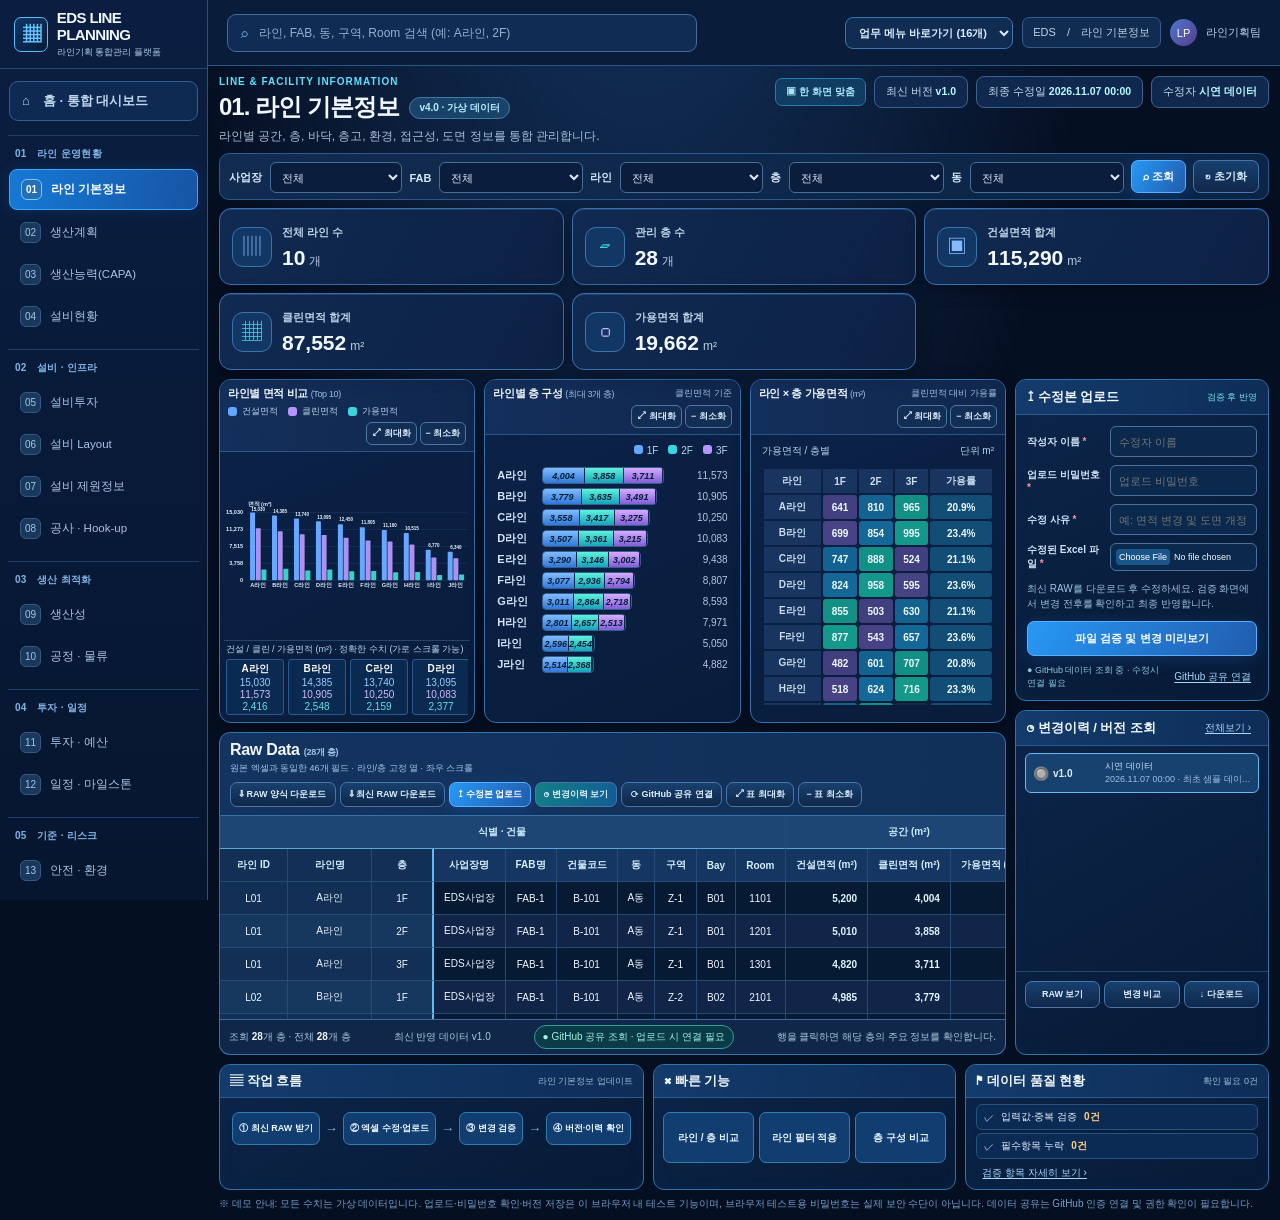
==== commit 2b48ec23: "Add files via upload" ====
--- a/line-info.html
+++ b/line-info.html
@@ -19,6 +19,147 @@
 .sync-indicator.alert{border-color:#bd8f42;background:#46331c;color:#ffe2ad}
 #syncShade .field{margin-top:10px}#syncShade .field input{width:100%;background:#081b35;color:#e6f5ff;border:1px solid #4b70a4;padding:9px 11px;border-radius:7px}
 #syncShade code{color:#72d8fc}#syncMessage{white-space:pre-wrap}
+
+/* v3.0: all-menu navigation and per-panel expand / collapse controls */
+.sr-only{position:absolute;width:1px;height:1px;overflow:hidden;clip:rect(0,0,0,0);white-space:nowrap}
+.quick-nav select{max-width:240px;border:1px solid #3975ae;border-radius:8px;color:#dcecff;background:#102c52;padding:8px 9px;font-weight:700;font-size:11px}
+.quick-nav select option{background:#102849;color:#fff}
+.panel-controls{display:flex;align-items:center;gap:4px;flex-wrap:wrap;justify-content:flex-end;margin-left:auto}
+.panel-action{border:1px solid #4978a6;border-radius:6px;background:#122e54;color:#d9eaff;font-size:10px;font-weight:750;padding:5px 7px;white-space:nowrap}
+.panel-action:hover{background:#1a5486;color:white}
+.panel.adjustable-panel .panel-header{flex-wrap:wrap}
+.panel.adjustable-panel.is-minimized>:not(.panel-header){display:none!important}
+.raw-block.is-minimized .table-holder,.raw-block.is-minimized .raw-footer{display:none!important}
+.adjustable-panel.is-maximized,.raw-block.is-maximized{position:fixed!important;inset:18px!important;width:auto!important;height:auto!important;z-index:1001!important;display:flex!important;flex-direction:column!important;margin:0!important;box-shadow:0 20px 70px #000b;background:#091e3d!important}
+.adjustable-panel.is-maximized .chart-body,.adjustable-panel.is-maximized .floor-chart,.adjustable-panel.is-maximized .heat-wrap{flex:1;height:auto;max-height:none;min-height:0}
+.adjustable-panel.is-maximized .chart-body svg{width:100%;height:100%}
+.raw-block.is-maximized .table-holder{flex:1;max-height:none;height:auto}
+body.panel-fullscreen{overflow:hidden}
+@media(max-width:1120px){.quick-nav select{max-width:175px}}
+@media(max-width:720px){.top-tag{display:none}.quick-nav select{max-width:140px;font-size:10px}.panel-controls{width:100%}.panel-action{font-size:9px}}
+
+/* v3.0 numeric chart improvement: every series has an always-visible exact-value ledger. */
+.svg-value{fill:#eaf7ff;font-size:13px;font-weight:850}
+.chart-body{overflow:auto}
+.chart-body svg{height:217px;min-height:217px;flex:none}
+.exact-values{border-top:1px solid #24456e;padding:3px 4px;font-variant-numeric:tabular-nums}
+.exact-hint{font-size:9px;color:#b6d8f4;margin-bottom:3px}
+.exact-scroll{display:flex;gap:4px;overflow-x:auto;scrollbar-width:thin}
+.exact-col{flex:0 0 59px;border:1px solid #2a598f;border-radius:3px;padding:2px;display:grid;gap:1px;text-align:center;font-size:10px;background:#0a2a52}
+.exact-col b{color:white;font-size:10px}.exact-col span:nth-child(2){color:#9acaff}.exact-col span:nth-child(3){color:#d0baff}.exact-col span:nth-child(4){color:#5ee4e1}
+.floor-row{margin-bottom:5px}
+.floor-row .stack{height:18px}
+.floor-row .stack i{display:flex;justify-content:center;align-items:center;overflow:hidden}
+.floor-row .stack i b{font-size:9px;white-space:nowrap;font-weight:800;color:#041d34}
+.adjustable-panel.is-maximized .chart-body svg{height:70%;min-height:0;width:100%}
+
+
+/* v4.0: preserve original 16-menu dashboard; place upload/history in persistent right rail */
+:root{--aside:208px}
+.main{padding:10px 11px 9px}
+.page-head{margin-bottom:8px;min-height:55px}
+.page-head h1{font-size:24px}
+.page-head p{margin-top:2px}
+.version-top{gap:8px;flex-wrap:wrap}
+.fit-btn{white-space:nowrap;padding:6px 10px;font-size:10px;color:#a8e7f8;background:#0f3c60;border:1px solid #267caa}
+.filters{margin-bottom:8px;gap:7px;padding:6px 9px}
+.filter-field{min-width:130px}
+.kpis{margin-bottom:9px;gap:8px}
+.kpi{min-height:77px;padding:10px 12px}
+.kpi-value{font-size:25px}
+.workspace-layout{display:grid;grid-template-columns:minmax(0,1fr) minmax(255px,282px);gap:9px;align-items:stretch}
+.workspace-core{display:flex;flex-direction:column;min-width:0;gap:9px}
+.vis-grid{display:grid;grid-template-columns:1.1fr 1fr 1.03fr;gap:9px;margin:0;min-height:290px}
+.vis-grid .panel:last-child{grid-column:auto}
+.panel-header{min-height:34px;padding:6px 8px;gap:4px;flex-wrap:wrap}
+.panel-header h2{font-size:12px}
+.panel-header small,.panel-header .legend{font-size:9px}
+.panel-controls{gap:3px}
+.panel-action{font-size:9px;padding:4px 5px}
+.chart-body,.floor-chart,.heat-wrap{height:270px;max-height:none;min-height:0}
+.chart-body svg{height:184px;min-height:184px}
+.chart-body{padding:4px}
+.exact-values{padding:2px 2px 0}
+.exact-col{flex-basis:58px}
+.floor-row{margin-bottom:4px}
+.floor-row .stack{height:17px}
+.floor-row .stack i b{font-size:9px}
+.heat-wrap{overflow:auto}
+.heat-table{font-size:10px}
+.raw-block{min-width:0;margin:0}
+.raw-title{gap:7px;padding:8px 10px;flex-wrap:wrap}
+.raw-title h2{font-size:16px}
+.raw-title small{font-size:9px}
+.raw-actions{gap:4px}
+.raw-actions .btn{font-size:9px;padding:5px 8px}
+.raw-block .table-holder{height:204px;max-height:204px;overflow:auto}
+.raw-table th{font-size:10px}
+.raw-table td{font-size:10px}
+.raw-footer{font-size:10px;padding:5px 9px;gap:8px}
+.management-rail{display:flex;flex-direction:column;gap:9px;min-width:0}
+.rail-card,.utility-card{background:linear-gradient(150deg,#0c254a,#071a35);border:1px solid #3173ad;border-radius:11px;box-shadow:inset 0 0 18px #2c84cf0c;overflow:hidden;min-width:0}
+.rail-heading,.utility-head{padding:8px 11px;background:linear-gradient(95deg,#133b6c,#0e2d57);border-bottom:1px solid #2c5c91;display:flex;justify-content:space-between;align-items:center;gap:6px}
+.rail-heading h2,.utility-head h2{font-size:13px;font-weight:850;margin:0;white-space:nowrap}
+.rail-heading .mini-chip{font-size:9px;color:#76e7eb;white-space:nowrap}
+.rail-form{display:grid;grid-template-columns:85px minmax(0,1fr);align-items:center;gap:8px 7px;padding:11px 11px 8px}
+.rail-form label{font-weight:740;color:#d0e2f8;font-size:10px}
+.rail-form label em{color:#ff939c;font-style:normal}
+.rail-form input{width:100%;min-width:0;border:1px solid #4b709b;color:#f0f9ff;background:#0b284d;border-radius:6px;padding:7px 8px;font-size:11px;height:31px}
+.rail-form input[type=file]{font-size:9px;padding:5px;height:auto}
+.rail-form input[type=file]::file-selector-button{background:#1b568a;border:0;color:white;border-radius:4px;padding:3px;font-size:9px}
+.rail-hint{grid-column:1/-1;font-size:10px;color:#9fc2e3;margin:2px 0;line-height:1.5}
+.rail-primary{grid-column:1/-1;width:100%;font-size:11px;padding:9px}
+.rail-meta{padding:0 11px 10px;display:flex;justify-content:space-between;align-items:center;gap:5px;font-size:9px;color:#8cc6e0}
+.quiet-link{background:none;border:0;color:#a5d8ff;font-size:10px;text-decoration:underline;text-underline-offset:2px;cursor:pointer;white-space:nowrap}
+.rail-history{flex:1;display:flex;flex-direction:column;min-height:0}
+.rail-history-list{padding:7px 9px;display:flex;flex-direction:column;gap:5px;flex:1;overflow:auto;max-height:225px}
+.rail-history-row{display:grid;grid-template-columns:15px 47px minmax(0,1fr);gap:5px;align-items:center;border:1px solid #2a5488;border-radius:6px;background:#0b2447;color:#dfebff;padding:6px 7px;width:100%;text-align:left}
+.rail-history-row:hover,.rail-history-row.selected{border-color:#65baf4;background:#17426f}
+.rail-history-row b{font-size:10px}.rail-history-row small{font-size:9px;color:#a1bfdf;display:block;white-space:nowrap;overflow:hidden;text-overflow:ellipsis}.rail-history-row .ver-date{font-size:9px;color:#cce3f7}
+.rail-history-actions{display:flex;gap:4px;padding:9px;border-top:1px solid #224775}
+.rail-history-actions .btn{flex:1;padding:6px 3px;font-size:9px;min-width:0}
+.utility-grid{display:grid;grid-template-columns:1.4fr 1fr 1fr;gap:9px;margin-top:9px}
+.utility-card{min-height:110px}
+.utility-head{padding:7px 10px}
+.utility-head small{font-size:9px;color:#9cbad7}
+.steps,.utility-actions{padding:14px 9px;display:flex;gap:5px;align-items:center;justify-content:center}
+.steps button,.utility-actions button{color:#e6f5ff;border:1px solid #327db0;background:#113d70;border-radius:7px;padding:9px 6px;font-size:10px;font-weight:800;white-space:normal;min-width:0}
+.steps span{color:#81b7de}
+.utility-actions button{flex:1;min-height:51px;font-size:10px}
+.quality-messages{padding:6px 10px 0;display:grid;gap:3px}
+.quality-row{display:flex;gap:7px;color:#e6efff;font-size:10px;align-items:center;padding:5px 7px;border:1px solid #255481;background:#0b2b54;border-radius:6px}
+.quality-row .qty{font-weight:900;color:#ffce7d}
+.quality-card>.quiet-link{margin:6px 10px 8px;text-align:left}
+.footer-note{margin:7px 0 0;font-size:10px}
+.compare-dialog{width:min(820px,96vw)}
+.compare-pickers{display:grid;grid-template-columns:1fr 1fr;gap:13px;margin:15px 0}
+.compare-pickers label{font-size:12px;font-weight:700;display:grid;gap:7px}
+.compare-pickers select{border:1px solid #467eb5;border-radius:7px;padding:10px;background:#0b2a51;color:#f1f7ff;width:100%}
+.compare-dialog .history-raw{max-height:440px}
+.sidebar-collapse{display:block;background:linear-gradient(#16457a,#0a2e5a);border:1px solid #396caa;color:#dff1ff;border-radius:7px;padding:8px;width:calc(100% - 20px);margin:10px;font-size:11px;font-weight:750}
+body.nav-compact{--aside:62px}
+body.nav-compact .brand>div,body.nav-compact .side .nav-section,body.nav-compact .side .side-end,body.nav-compact .side .nav-home{display:none}
+body.nav-compact .side .brand{justify-content:center;padding:8px 2px}
+body.nav-compact .side .nav-item{font-size:0;text-align:center;padding:8px 1px;overflow:hidden}
+body.nav-compact .side .nav-item .nav-bullet{font-size:10px;margin:0;display:inline-flex}
+body.nav-compact .sidebar-collapse{font-size:0;padding:8px 2px}
+body.nav-compact .sidebar-collapse:after{content:'⇥';font-size:20px}
+body.fit-mode .main{padding-top:5px}
+body.fit-mode .page-head{min-height:44px}
+body.fit-mode .kpi{min-height:65px;padding:8px 10px}
+body.fit-mode .kpi-value{font-size:22px}
+body.fit-mode .filters{padding:3px 7px;margin-bottom:5px}
+body.fit-mode .vis-grid{min-height:255px}
+body.fit-mode .chart-body,body.fit-mode .floor-chart,body.fit-mode .heat-wrap{height:231px}
+body.fit-mode .chart-body svg{height:154px;min-height:154px}
+body.fit-mode .raw-block .table-holder{height:164px;max-height:164px}
+body.fit-mode .utility-card{min-height:87px}
+body.fit-mode .steps,body.fit-mode .utility-actions{padding:7px}
+body.fit-mode .utility-head{padding:5px 8px}
+@media(max-width:1500px){.workspace-layout{grid-template-columns:minmax(0,1fr) 254px}.vis-grid{grid-template-columns:repeat(3,minmax(0,1fr))}.panel-header h2{font-size:11px}.panel-action{font-size:9px}.kpi-value{font-size:21px}.rail-form{grid-template-columns:76px minmax(0,1fr)}.steps button{font-size:9px}}
+@media(max-width:1200px){.workspace-layout{grid-template-columns:1fr}.management-rail{display:grid;grid-template-columns:1fr 1fr}.vis-grid{grid-template-columns:repeat(3,minmax(0,1fr))}.utility-grid{grid-template-columns:1fr 1fr}.quality-card{grid-column:1/-1}.rail-history-list{max-height:220px}}
+@media(max-width:950px){.vis-grid{grid-template-columns:1fr 1fr}.vis-grid .panel:last-child{grid-column:1/-1}.utility-grid{grid-template-columns:1fr}}
+@media(max-width:720px){.management-rail{display:flex}.workspace-layout{grid-template-columns:1fr}.vis-grid{grid-template-columns:1fr}.vis-grid .panel:last-child{grid-column:auto}.rail-form{grid-template-columns:84px minmax(0,1fr)}.steps{flex-wrap:wrap}.kpis{grid-template-columns:repeat(2,1fr)}.version-top{margin-top:5px}.fit-btn{display:none}}
 </style>
 </head>
 <body>
@@ -27,22 +168,35 @@
     <div class="brand"><span class="brand-mark">▦</span><div><strong>EDS LINE PLANNING</strong><small>라인기획 통합관리 플랫폼</small></div></div>
     <a class="nav-home" href="./index.html">⌂　홈 · 통합 대시보드</a>
     <div class="nav-section">01　라인 운영현황</div>
-    <a class="nav-item active" href="#"><span class="nav-bullet">01</span> 라인 기본정보</a>
-    <div class="nav-item"><span class="nav-bullet">02</span> 생산계획</div><div class="nav-item"><span class="nav-bullet">03</span> 생산능력(CAPA)</div><div class="nav-item"><span class="nav-bullet">04</span> 설비현황</div>
+    <a class="nav-item active" href="./line-info.html" aria-current="page"><span class="nav-bullet">01</span> 라인 기본정보</a>
+    <a class="nav-item" href="./index.html#/production"><span class="nav-bullet">02</span> 생산계획</a>
+    <a class="nav-item" href="./index.html#/capacity"><span class="nav-bullet">03</span> 생산능력(CAPA)</a>
+    <a class="nav-item" href="./index.html#/equipment"><span class="nav-bullet">04</span> 설비현황</a>
     <div class="nav-section">02　설비 · 인프라</div>
-    <div class="nav-item"><span class="nav-bullet">05</span> 설비투자</div><div class="nav-item"><span class="nav-bullet">06</span> 설비 Layout</div><div class="nav-item"><span class="nav-bullet">07</span> 설비 제원정보</div><div class="nav-item"><span class="nav-bullet">08</span> 공사 · Hook-up</div>
-    <div class="nav-section">03　생산 최적화</div><div class="nav-item"><span class="nav-bullet">09</span> 생산성</div><div class="nav-item"><span class="nav-bullet">10</span> 공정 · 물류</div>
-    <div class="nav-section">04　투자 · 일정</div><div class="nav-item"><span class="nav-bullet">11</span> 투자 · 예산</div><div class="nav-item"><span class="nav-bullet">12</span> 일정 · 마일스톤</div>
-    <div class="nav-section">05　기준 · 리스크</div><div class="nav-item"><span class="nav-bullet">13</span> 안전 · 환경</div><div class="nav-item"><span class="nav-bullet">14</span> 리스크 · 이슈</div><div class="nav-item"><span class="nav-bullet">15</span> 기준 · 표준</div>
-    <div class="nav-section">06　보고 · 의사결정</div><div class="nav-item"><span class="nav-bullet">16</span> 보고 · 의사결정</div>
-    <div class="side-end">이 화면은 UI 검토용 프로토타입입니다.<br/>예시 데이터와 브라우저 로컬 저장을 사용합니다.</div>
+    <a class="nav-item" href="./index.html#/investment"><span class="nav-bullet">05</span> 설비투자</a>
+    <a class="nav-item" href="./index.html#/layout"><span class="nav-bullet">06</span> 설비 Layout</a>
+    <a class="nav-item" href="./index.html#/specs"><span class="nav-bullet">07</span> 설비 제원정보</a>
+    <a class="nav-item" href="./index.html#/hookup"><span class="nav-bullet">08</span> 공사 · Hook-up</a>
+    <div class="nav-section">03　생산 최적화</div>
+    <a class="nav-item" href="./index.html#/productivity"><span class="nav-bullet">09</span> 생산성</a>
+    <a class="nav-item" href="./index.html#/process"><span class="nav-bullet">10</span> 공정 · 물류</a>
+    <div class="nav-section">04　투자 · 일정</div>
+    <a class="nav-item" href="./index.html#/budget"><span class="nav-bullet">11</span> 투자 · 예산</a>
+    <a class="nav-item" href="./index.html#/milestones"><span class="nav-bullet">12</span> 일정 · 마일스톤</a>
+    <div class="nav-section">05　기준 · 리스크</div>
+    <a class="nav-item" href="./index.html#/safety"><span class="nav-bullet">13</span> 안전 · 환경</a>
+    <a class="nav-item" href="./index.html#/issues"><span class="nav-bullet">14</span> 리스크 · 이슈</a>
+    <a class="nav-item" href="./index.html#/standards"><span class="nav-bullet">15</span> 기준 · 표준</a>
+    <div class="nav-section">06　보고 · 의사결정</div>
+    <a class="nav-item" href="./index.html#/reports"><span class="nav-bullet">16</span> 보고 · 의사결정</a>
+    <button class="sidebar-collapse" id="sidebarCollapse" type="button" title="왼쪽 메뉴 접기 / 펼치기">⇤ 메뉴 접기</button><div class="side-end">16개 메뉴 연결 · 세부 페이지 순차 개발<br/>지표는 가상 데이터 · GitHub 공유 저장 별도 연결</div>
   </aside>
   <div class="content">
-    <header class="topbar"><button class="mobile-nav" id="mobileHome" title="메인 대시보드로 이동">⌂</button><div class="top-search">⌕ <input id="globalSearch" placeholder="라인, FAB, 동, 구역, Room 검색 (예: A라인, 2F)" autocomplete="off"/></div><div class="top-actions"><span class="top-tag">EDS　/　라인 기본정보</span><span class="avatar">LP</span><span>라인기획팀</span></div></header>
+    <header class="topbar"><button class="mobile-nav" id="mobileHome" title="메인 대시보드로 이동">⌂</button><div class="top-search">⌕ <input id="globalSearch" placeholder="라인, FAB, 동, 구역, Room 검색 (예: A라인, 2F)" autocomplete="off"/></div><div class="top-actions"><label class="quick-nav"><span class="sr-only">업무 메뉴 바로가기</span><select id="moduleJump" aria-label="전체 16개 업무 메뉴 이동"><option value="">업무 메뉴 바로가기 (16개)</option><option value="./line-info.html">01. 라인 기본정보</option><option value="./index.html#/production">02. 생산계획</option><option value="./index.html#/capacity">03. 생산능력(CAPA)</option><option value="./index.html#/equipment">04. 설비현황</option><option value="./index.html#/investment">05. 설비투자</option><option value="./index.html#/layout">06. 설비 Layout</option><option value="./index.html#/specs">07. 설비 제원정보</option><option value="./index.html#/hookup">08. 공사 · Hook-up</option><option value="./index.html#/productivity">09. 생산성</option><option value="./index.html#/process">10. 공정 · 물류</option><option value="./index.html#/budget">11. 투자 · 예산</option><option value="./index.html#/milestones">12. 일정 · 마일스톤</option><option value="./index.html#/safety">13. 안전 · 환경</option><option value="./index.html#/issues">14. 리스크 · 이슈</option><option value="./index.html#/standards">15. 기준 · 표준</option><option value="./index.html#/reports">16. 보고 · 의사결정</option></select></label><span class="top-tag">EDS　/　라인 기본정보</span><span class="avatar">LP</span><span>라인기획팀</span></div></header>
     <main class="main">
       <div class="page-head">
-        <div><div class="title-pre">LINE & FACILITY INFORMATION</div><h1>01. 라인 기본정보 <span class="demo-label">UI 데모 · 가상 데이터</span></h1><p>라인별 공간, 층, 바닥, 층고, 환경, 접근성, 도면 정보를 통합 관리합니다.</p></div>
-        <div class="version-top"><span>최신 버전 <strong id="topVersion">v1.2</strong></span><span>최종 수정일 <strong id="lastEditDate">—</strong></span><span>수정자 <strong id="lastEditor">—</strong></span></div>
+        <div><div class="title-pre">LINE & FACILITY INFORMATION</div><h1>01. 라인 기본정보 <span class="demo-label">v4.0 · 가상 데이터</span></h1><p>라인별 공간, 층, 바닥, 층고, 환경, 접근성, 도면 정보를 통합 관리합니다.</p></div>
+        <div class="version-top"><button class="btn fit-btn" id="fitScreen" type="button" title="모니터에 대시보드 맞추기">▣ 한 화면 맞춤</button><span>최신 버전 <strong id="topVersion">v1.2</strong></span><span>최종 수정일 <strong id="lastEditDate">—</strong></span><span>수정자 <strong id="lastEditor">—</strong></span></div>
       </div>
       <section class="filters" aria-label="조회 필터">
         <div class="filter-field"><label for="fSite">사업장</label><select id="fSite"></select></div>
@@ -59,18 +213,45 @@
         <article class="kpi"><div class="kpi-icon">▦</div><div><div class="kpi-label">클린면적 합계</div><div class="kpi-value"><span id="kpiClean">—</span><small>m²</small></div></div></article>
         <article class="kpi"><div class="kpi-icon">▢</div><div><div class="kpi-label">가용면적 합계</div><div class="kpi-value"><span id="kpiAvail">—</span><small>m²</small></div></div></article>
       </section>
-      <section class="vis-grid" aria-label="공간 분석 그래프">
-        <div class="panel"><div class="panel-header"><h2>라인별 면적 비교 <small>(Top 10)</small></h2><div class="legend"><span><i class="dot"></i> 건설면적</span><span><i class="dot purple"></i> 클린면적</span><span><i class="dot cyan"></i> 가용면적</span></div></div><div id="barChart" class="chart-body"></div></div>
-        <div class="panel"><div class="panel-header"><h2>라인별 층 구성 <small>(최대 3개 층)</small></h2><small>클린면적 기준</small></div><div id="floorChart" class="floor-chart"></div></div>
-        <div class="panel"><div class="panel-header"><h2>라인 × 층 가용면적 <small>(m²)</small></h2><small>클린면적 대비 가용률</small></div><div id="heatmap" class="heat-wrap"></div></div>
+      <div class="workspace-layout"><div class="workspace-core"><section class="vis-grid" aria-label="공간 분석 그래프">
+        <div class="panel adjustable-panel"><div class="panel-header"><h2>라인별 면적 비교 <small>(Top 10)</small></h2><div class="legend"><span><i class="dot"></i> 건설면적</span><span><i class="dot purple"></i> 클린면적</span><span><i class="dot cyan"></i> 가용면적</span></div><div class="panel-controls"><button type="button" class="panel-action" data-panel-action="maximize" title="그래프 최대화 / 원래 크기" aria-label="최대화">⤢ 최대화</button><button type="button" class="panel-action" data-panel-action="minimize" title="그래프 최소화 / 펼치기" aria-label="최소화">− 최소화</button></div></div><div id="barChart" class="chart-body"></div></div>
+        <div class="panel adjustable-panel"><div class="panel-header"><h2>라인별 층 구성 <small>(최대 3개 층)</small></h2><small>클린면적 기준</small><div class="panel-controls"><button type="button" class="panel-action" data-panel-action="maximize" title="그래프 최대화 / 원래 크기" aria-label="최대화">⤢ 최대화</button><button type="button" class="panel-action" data-panel-action="minimize" title="그래프 최소화 / 펼치기" aria-label="최소화">− 최소화</button></div></div><div id="floorChart" class="floor-chart"></div></div>
+        <div class="panel adjustable-panel"><div class="panel-header"><h2>라인 × 층 가용면적 <small>(m²)</small></h2><small>클린면적 대비 가용률</small><div class="panel-controls"><button type="button" class="panel-action" data-panel-action="maximize" title="그래프 최대화 / 원래 크기" aria-label="최대화">⤢ 최대화</button><button type="button" class="panel-action" data-panel-action="minimize" title="그래프 최소화 / 펼치기" aria-label="최소화">− 최소화</button></div></div><div id="heatmap" class="heat-wrap"></div></div>
       </section>
       <section class="raw-block">
         <div class="raw-title"><div><h2>Raw Data <small id="rawCount">(—)</small></h2><small>원본 엑셀과 동일한 46개 필드 · 라인/층 고정 열 · 좌우 스크롤</small></div>
-          <div class="raw-actions"><button class="btn" id="downloadTemplate">⇩ RAW 양식 다운로드</button><button class="btn" id="downloadCurrent">⇩ 최신 RAW 다운로드</button><button class="btn primary" id="openUpload">↥ 수정본 업로드</button><button class="btn success" id="openHistory">◷ 변경이력 보기</button><button class="btn" id="openSync">⟳ GitHub 공유 연결</button></div></div>
+          <div class="raw-actions"><button class="btn" id="downloadTemplate">⇩ RAW 양식 다운로드</button><button class="btn" id="downloadCurrent">⇩ 최신 RAW 다운로드</button><button class="btn primary" id="openUpload">↥ 수정본 업로드</button><button class="btn success" id="openHistory">◷ 변경이력 보기</button><button class="btn" id="openSync">⟳ GitHub 공유 연결</button><button type="button" class="btn" data-panel-action="maximize" title="표 최대화">⤢ 표 최대화</button><button type="button" class="btn" data-panel-action="minimize" title="표 최소화">− 표 최소화</button></div></div>
         <div class="table-holder" id="rawTableHolder"><table class="raw-table" id="rawTable"></table></div>
         <div class="raw-footer"><span>조회 <strong id="footerCount">0</strong>개 층 · 전체 <strong id="footerAll">0</strong>개 층</span><span id="dataVersion">현재 데이터 버전 —</span> <span id="syncIndicator" class="sync-indicator" title="저장 위치">● 브라우저 테스트</span><span>행을 클릭하면 해당 층의 주요 정보를 확인합니다.</span></div>
       </section>
-      <p class="footer-note">※ 데모 안내: 모든 수치는 가상 데이터입니다. 업로드·비밀번호 확인·버전 저장은 이 브라우저 내 테스트 기능이며, 사내 인증·서버 저장·공유 변경이력은 아직 연결되지 않았습니다.</p>
+      </div>
+      <aside class="management-rail" aria-label="엑셀 수정 및 버전 관리">
+        <section class="rail-card upload-rail">
+          <div class="rail-heading"><h2>↥ 수정본 업로드</h2><span class="mini-chip">검증 후 반영</span></div>
+          <form id="railUploadForm" class="rail-form">
+            <label for="railAuthor">작성자 이름 <em>*</em></label><input id="railAuthor" maxlength="50" placeholder="수정자 이름" required autocomplete="off"/>
+            <label for="railPassword">업로드 비밀번호 <em>*</em></label><input id="railPassword" type="password" placeholder="업로드 비밀번호" required autocomplete="off"/>
+            <label for="railReason">수정 사유 <em>*</em></label><input id="railReason" placeholder="예: 면적 변경 및 도면 개정" required maxlength="500"/>
+            <label for="railFile">수정된 Excel 파일 <em>*</em></label><input id="railFile" type="file" accept=".xlsx" required aria-describedby="railUploadHint"/>
+            <p class="rail-hint" id="railUploadHint">최신 RAW를 다운로드 후 수정하세요. 검증 화면에서 변경 전후를 확인하고 최종 반영합니다.</p>
+            <button type="submit" class="btn primary rail-primary">파일 검증 및 변경 미리보기</button>
+          </form>
+          <div class="rail-meta"><span id="railSaveStatus">● 테스트 데이터 · 예시</span><button id="railConnect" class="quiet-link" type="button">GitHub 공유 연결</button></div>
+        </section>
+        <section class="rail-card rail-history">
+          <div class="rail-heading"><h2>◷ 변경이력 / 버전 조회</h2><button id="railAllHistory" class="quiet-link" type="button">전체보기 ›</button></div>
+          <div id="railHistoryList" class="rail-history-list" aria-live="polite"></div>
+          <div class="rail-history-actions"><button id="railViewRaw" type="button" class="btn">RAW 보기</button><button id="railCompare" type="button" class="btn">변경 비교</button><button id="railDownload" type="button" class="btn">↓ 다운로드</button></div>
+        </section>
+      </aside></div>
+      <section class="utility-grid" aria-label="편의 기능과 데이터 상태">
+        <article class="utility-card"><div class="utility-head"><h2>▤ 작업 흐름</h2><small>라인 기본정보 업데이트</small></div>
+          <div class="steps"><button type="button" data-utility="download">① 최신 RAW 받기</button><span>→</span><button type="button" data-utility="upload">② 엑셀 수정·업로드</button><span>→</span><button type="button" data-utility="verify">③ 변경 검증</button><span>→</span><button type="button" data-utility="history">④ 버전·이력 확인</button></div>
+        </article>
+        <article class="utility-card"><div class="utility-head"><h2>⌘ 빠른 기능</h2></div><div class="utility-actions"><button id="lineCompare" type="button">라인 / 층 비교</button><button id="focusLineFilter" type="button">라인 필터 적용</button><button id="focusFloor" type="button">층 구성 비교</button></div></article>
+        <article class="utility-card quality-card"><div class="utility-head"><h2>⚑ 데이터 품질 현황</h2><small id="qualityCount">검사 중</small></div><div id="qualityMessages" class="quality-messages"></div><button type="button" class="quiet-link" id="qualityDetail">검증 항목 자세히 보기 ›</button></article>
+      </section>
+      <p class="footer-note">※ 데모 안내: 모든 수치는 가상 데이터입니다. 업로드·비밀번호 확인·버전 저장은 이 브라우저 내 테스트 기능이며, 브라우저 테스트용 비밀번호는 실제 보안 수단이 아닙니다. 데이터 공유는 GitHub 인증 연결 및 권한 확인이 필요합니다.</p>
     </main>
   </div>
 </div>
@@ -93,6 +274,7 @@
 </div>
 <div class="shade" id="uploadShade" hidden><section class="dialog" role="dialog" aria-modal="true" aria-labelledby="uploadHeading"><div class="modal-header"><h2 id="uploadHeading">↥ 수정본 엑셀 업로드</h2><button class="btn" id="closeUpload">✕ 닫기</button></div><form id="uploadForm"><div class="modal-body"><div class="notice">최신 RAW 파일을 수정한 뒤 업로드하세요. 원본과 비교한 내용을 검증하고 <strong>최종 반영</strong>을 눌러야 새 버전이 생성됩니다.</div><div style="height:14px"></div><div class="field"><label for="uploadAuthor">수정자 이름 <span class="req">*</span></label><input id="uploadAuthor" required maxlength="50" autocomplete="off" placeholder="작성자 이름 입력"/></div><div class="field"><label for="uploadPassword">업로드 비밀번호 <span class="req">*</span></label><input id="uploadPassword" required type="password" placeholder="비밀번호 입력" autocomplete="off"/></div><div class="field"><label for="uploadReason">수정 사유 <span class="req">*</span></label><textarea id="uploadReason" required maxlength="500" placeholder="예: A라인 2F 가용면적 및 반입구 특성 갱신"></textarea></div><label class="upload-box" for="uploadFile"><span style="font-size:25px">▣</span><strong id="uploadFileName">엑셀 (.xlsx) 파일 선택</strong><small>기존 RAW 양식의 46개 열 구조 사용 · 최대 5 MB</small><input type="file" id="uploadFile" accept=".xlsx" required/></label><div class="notice warning">보안 안내: 이 버전은 UI·업로드 흐름 검토용입니다. 비밀번호 검증이 브라우저 안에서만 이뤄지므로 실데이터 보안 수단으로 사용할 수 없습니다.</div><div id="previewBox" hidden></div></div><div class="dialog-actions"><button type="button" class="btn" id="cancelUpload">취소</button><button type="submit" class="btn primary" id="verifyUpload">변경사항 검증</button><button type="button" class="btn success" id="applyUpload" hidden>✓ 최종 반영</button></div></form></section></div>
 <div class="shade" id="detailShade" hidden><section class="dialog" role="dialog" aria-modal="true" aria-labelledby="detailHeading"><div class="modal-header"><h2 id="detailHeading">라인 · 층 상세정보</h2><button class="btn" id="closeDetail">✕ 닫기</button></div><div class="modal-body" id="detailBody"></div><div class="dialog-actions"><button class="btn primary" id="closeDetailBottom">확인</button></div></section></div>
+<div class="shade" id="compareShade" hidden><section class="dialog compare-dialog" role="dialog" aria-modal="true" aria-labelledby="compareTitle"><div class="modal-header"><h2 id="compareTitle">라인 · 층 설치조건 비교</h2><button class="btn" type="button" id="closeCompare">✕ 닫기</button></div><div class="modal-body"><div class="notice">두 라인·층을 선택하면 최신 RAW 데이터의 공간·바닥하중·층고·Access Floor·반입구 조건을 나란히 비교합니다.</div><div class="compare-pickers"><label>대상 1 <select id="compareA"></select></label><label>대상 2 <select id="compareB"></select></label></div><div id="compareResults" class="history-raw"></div></div><div class="dialog-actions"><button class="btn" type="button" id="closeCompareBottom">닫기</button></div></section></div>
 <div class="toast" id="toast" hidden></div>
 <script>
 (()=>{'use strict';
@@ -137,8 +319,8 @@
 function filterRows(){let r=latest().rows,fil={fSite:'사업장명',fFab:'FAB명',fLine:'라인명',fFloor:'층',fDong:'동'};for(const [id,col]of Object.entries(fil)){let q=byId(id).value;if(q)r=r.filter(x=>String(x[col])===q);}const search=byId('globalSearch').value.trim().toLowerCase();if(search)r=r.filter(x=>['라인 ID','라인명','층','사업장명','FAB명','건물코드','동','구역','Bay','Room'].some(k=>String(x[k]??'').toLowerCase().includes(search)));return r;}
 function render(){const rows=filterRows();state.view=rows;const set=new Set(rows.map(r=>r['라인 ID']));byId('kpiLines').textContent=fmt(set.size);byId('kpiFloors').textContent=fmt(rows.length);byId('kpiBuilt').textContent=fmt(rows.reduce((v,r)=>v+num(r['건설면적 (m²)']),0));byId('kpiClean').textContent=fmt(rows.reduce((v,r)=>v+num(r['클린면적 (m²)']),0));byId('kpiAvail').textContent=fmt(rows.reduce((v,r)=>v+num(r['가용면적 (m²)']),0));byId('topVersion').textContent=latest().version;byId('lastEditDate').textContent=latest().date;byId('lastEditor').textContent=latest().author;byId('dataVersion').textContent=`최신 반영 데이터 ${latest().version}`;byId('rawCount').textContent=`(${fmt(rows.length)}개 층)`;byId('footerCount').textContent=fmt(rows.length);byId('footerAll').textContent=fmt(latest().rows.length);renderBars(rows);renderFloor(rows);renderHeat(rows);renderTable(rows);}
 function rollup(rows){const m=new Map();for(const r of rows){let key=r['라인 ID'];if(!m.has(key))m.set(key,{line:r['라인명'],id:key,built:0,clean:0,avail:0,byFloor:{}});let x=m.get(key);x.built+=num(r['건설면적 (m²)']);x.clean+=num(r['클린면적 (m²)']);x.avail+=num(r['가용면적 (m²)']);x.byFloor[r['층']]=(x.byFloor[r['층']]||0)+num(r['클린면적 (m²)']);}return [...m.values()].sort((a,b)=>a.id.localeCompare(b.id));}
-function renderBars(rows){let lines=rollup(rows).slice(0,10),w=710,hgt=280;let max=Math.max(1,...lines.map(x=>x.built));let gridTop=38,bot=233,scale=195/max;let ticks=[0,.25,.5,.75,1].map(p=>{let y=bot-p*195;return `<line class="svg-grid" x1="67" x2="700" y1="${y}" y2="${y}"/><text class="svg-tick" x="55" y="${y+4}" text-anchor="end">${fmt(max*p)}</text>`}).join('');const slot=633/Math.max(lines.length,1);let bars=lines.map((r,i)=>{let cx=67+slot*(i+.5),bw=Math.max(4,Math.min(15,slot/4.4));return [['built','#66a7ff'],['clean','#ad91f1'],['avail','#36d2ce']].map(([key,color],j)=>{let v=r[key],bh=v*scale;return `<rect x="${cx+(j-1)*(bw+2)-bw/2}" y="${bot-bh}" width="${bw}" height="${bh}" rx="2" fill="${color}"><title>${h(r.line)} ${key==='built'?'건설':key==='clean'?'클린':'가용'} ${fmt(v)} m²</title></rect>`}).join('')+`<text class="svg-axis" x="${cx}" y="251" text-anchor="middle">${h(r.line)}</text>`;}).join('');byId('barChart').innerHTML=lines.length?`<svg viewBox="0 0 ${w} ${hgt}" role="img" aria-label="라인별 건설 클린 가용면적 비교"><text class="svg-axis" x="68" y="20">면적 (m²)</text>${ticks}${bars}</svg>`:emptyChart();}
-function renderFloor(rows){let lines=rollup(rows);if(!lines.length){byId('floorChart').innerHTML=emptyText();return;}let max=Math.max(1,...lines.map(x=>x.clean));byId('floorChart').innerHTML=`<div class="floor-legend"><span><i class="dot"></i>1F</span><span><i class="dot cyan"></i>2F</span><span><i class="dot purple"></i>3F</span></div>`+lines.map(r=>{const vals=['1F','2F','3F'].map(f=>r.byFloor[f]||0);return `<div class="floor-row"><span class="nm">${h(r.line)}</span><div class="stack" style="width:${Math.max(1,r.clean/max*100)}%">${vals.map((v,i)=>`<i style="width:${r.clean?v/r.clean*100:0}%" title="${['1F','2F','3F'][i]} 클린면적 ${fmt(v)} m²"></i>`).join('')}</div><small>${fmt(r.clean)}</small></div>`}).join('');}
+function renderBars(rows){let lines=rollup(rows).slice(0,10),w=710,hgt=280;let max=Math.max(1,...lines.map(x=>x.built));let gridTop=38,bot=233,scale=195/max;let ticks=[0,.25,.5,.75,1].map(p=>{let y=bot-p*195;return `<line class="svg-grid" x1="67" x2="700" y1="${y}" y2="${y}"/><text class="svg-tick" x="55" y="${y+4}" text-anchor="end">${fmt(max*p)}</text>`}).join('');const slot=633/Math.max(lines.length,1);let bars=lines.map((r,i)=>{let cx=67+slot*(i+.5),bw=Math.max(4,Math.min(15,slot/4.4));return [['built','#66a7ff'],['clean','#ad91f1'],['avail','#36d2ce']].map(([key,color],j)=>{let v=r[key],bh=v*scale;return `<rect x="${cx+(j-1)*(bw+2)-bw/2}" y="${bot-bh}" width="${bw}" height="${bh}" rx="2" fill="${color}"><title>${h(r.line)} ${key==='built'?'건설':key==='clean'?'클린':'가용'} ${fmt(v)} m²</title></rect>`}).join('')+`<text class="svg-value" x="${cx}" y="${Math.max(34,bot-r.built*scale-8)}" text-anchor="middle">${fmt(r.built)}</text><text class="svg-axis" x="${cx}" y="251" text-anchor="middle">${h(r.line)}</text>`;}).join('');byId('barChart').innerHTML=lines.length?`<svg viewBox="0 0 ${w} ${hgt}" role="img" aria-label="라인별 건설 클린 가용면적 비교"><text class="svg-axis" x="68" y="20">면적 (m²)</text>${ticks}${bars}</svg><div class="exact-values"><div class="exact-hint">건설 / 클린 / 가용면적 (m²) · 정확한 수치 (가로 스크롤 가능)</div><div class="exact-scroll">${lines.map(r=>`<div class="exact-col"><b>${h(r.line)}</b><span>${fmt(r.built)}</span><span>${fmt(r.clean)}</span><span>${fmt(r.avail)}</span></div>`).join('')}</div></div>`:emptyChart();}
+function renderFloor(rows){let lines=rollup(rows);if(!lines.length){byId('floorChart').innerHTML=emptyText();return;}let max=Math.max(1,...lines.map(x=>x.clean));byId('floorChart').innerHTML=`<div class="floor-legend"><span><i class="dot"></i>1F</span><span><i class="dot cyan"></i>2F</span><span><i class="dot purple"></i>3F</span></div>`+lines.map(r=>{const vals=['1F','2F','3F'].map(f=>r.byFloor[f]||0);return `<div class="floor-row"><span class="nm">${h(r.line)}</span><div class="stack" style="width:${Math.max(1,r.clean/max*100)}%">${vals.map((v,i)=>`<i style="width:${r.clean?v/r.clean*100:0}%" title="${['1F','2F','3F'][i]} 클린면적 ${fmt(v)} m²">${v?`<b>${fmt(v)}</b>`:''}</i>`).join('')}</div><small>${fmt(r.clean)}</small></div>`}).join('');}
 function renderHeat(rows){const lines=rollup(rows);let map=new Map(rows.map(r=>[r['라인 ID']+'|'+r['층'],r]));const cell=r=>{if(!r)return '<td class="empty">—</td>';let cl=num(r['클린면적 (m²)']),av=num(r['가용면적 (m²)']),ratio=cl?av/cl:0;let a=Math.max(.25,Math.min(.84,.2+ratio*2.1));let color=ratio>.24?`rgba(22,183,158,${a})`:ratio>.19?`rgba(25,137,190,${a})`:`rgba(114,92,183,${a})`;return `<td style="background:${color}" title="가용면적 ${fmt(av)} m² · 가용률 ${(ratio*100).toFixed(1)}%">${fmt(av)}</td>`};byId('heatmap').innerHTML=lines.length?`<div class="heat-caption"><span>가용면적 / 층별</span><span>단위 m²</span></div><table class="heat-table"><thead><tr><th>라인</th><th>1F</th><th>2F</th><th>3F</th><th>가용률</th></tr></thead><tbody>${lines.map(l=>`<tr><th>${h(l.line)}</th>${['1F','2F','3F'].map(f=>cell(map.get(l.id+'|'+f))).join('')}<td style="background:#124d75">${l.clean?(l.avail/l.clean*100).toFixed(1):'0.0'}%</td></tr>`).join('')}</tbody></table>`:emptyText();}
 function emptyChart(){return '<div style="display:grid;place-items:center;height:100%;color:#799fbf">조회 결과가 없습니다.</div>'}function emptyText(){return '<div style="display:grid;place-items:center;height:160px;color:#799fbf">조회 결과가 없습니다.</div>'}
 function renderTable(rows){let groups=GROUPS.map(([name,a,b])=>`<th colspan="${b-a}">${h(name)}</th>`).join('');let fields=FIELDS.map((x,i)=>`<th class="${i===0?'sticky1':i===1?'sticky2':i===2?'sticky3':''}">${h(x)}</th>`).join('');let body=rows.map((r,i)=>`<tr data-row-index="${i}" tabindex="0" aria-label="${h(r['라인명'])} ${h(r['층'])} 상세 정보">${FIELDS.map((f,j)=>{let val=r[f],cls=[j===0?'sticky1':j===1?'sticky2':j===2?'sticky3':'',typeof val==='number'?'number':'',f==='가용면적 (m²)'?'available':''].join(' ');let text=val===null||val===undefined||val===''?'—':typeof val==='number'?fmt(val):String(val);return `<td class="${cls}" title="${h(f)} : ${h(text)}">${h(text)}</td>`}).join('')}</tr>`).join('');byId('rawTable').innerHTML=`<thead><tr class="group-row">${groups}</tr><tr class="field-row">${fields}</tr></thead><tbody>${body||`<tr><td colspan="${FIELDS.length}" style="padding:30px;color:#9fbede">조회 결과가 없습니다.</td></tr>`}</tbody>`;}
@@ -173,7 +355,7 @@
   const previous=latest(),n=Number(previous.version.slice(1)),next='v'+(n+.1).toFixed(1);
   const entry={version:next,date:nowIso(),author:p.author,reason:p.reason,filename:p.filename,rows:clone(p.rows),demo:GH.mode!=='github'};
   const candidate={schema:'eds-line-info-v1',versions:[entry,...state.versions].slice(0,20)};
-  if(GH.mode==='github'){await saveShared(candidate,previous.version);}else{state.versions=candidate.versions;if(!persist())throw Error('로컬 저장 실패: 브라우저 저장공간을 확인해 주세요.');}
+  if(GH.mode==='github'){await saveShared(candidate,previous.version);}else{const oldVersions=state.versions;state.versions=candidate.versions;if(!persist()){state.versions=oldVersions;throw Error('로컬 저장 실패: 브라우저 저장공간을 확인해 주세요.');}}
   if(GH.mode==='github'){state.versions=candidate.versions;persist();syncBadge('● GitHub 공유 저장 완료 · '+next,'github');}
   state.selectedVersion=next;initFilters();render();closeUpload();toast(`${next} 저장 완료 · 대시보드·Raw Data·변경이력 갱신`);
  }catch(error){byId('previewBox').hidden=false;byId('previewBox').insertAdjacentHTML('afterbegin',`<div class="notice warning">${h(error.message||'저장 실패')}</div>`);toast('저장 실패 · 변경사항은 아직 반영되지 않았습니다.');}
@@ -191,7 +373,105 @@
 byId('syncForm').addEventListener('submit',connectSync);
 byId('syncShade').addEventListener('click',e=>{if(e.target===byId('syncShade'))closeSync();});
 
-init();initFilters();render();loadPublicShared();
+
+// v3.0: all 16 modules reachable on desktop and mobile; expand/minimize each analysis panel.
+byId('moduleJump').addEventListener('change', function(){ if(this.value) location.href=this.value; });
+document.addEventListener('click', function(e){
+  const btn=e.target.closest('[data-panel-action]'); if(!btn)return;
+  const pane=btn.closest('.adjustable-panel,.raw-block');if(!pane)return;
+  const kind=btn.dataset.panelAction;
+  if(kind==='maximize'){
+    const active=pane.classList.contains('is-maximized');
+    document.querySelectorAll('.adjustable-panel.is-maximized,.raw-block.is-maximized').forEach(el=>el.classList.remove('is-maximized'));
+    if(!active){pane.classList.remove('is-minimized');pane.classList.add('is-maximized');}
+  }else if(kind==='minimize'){
+    pane.classList.remove('is-maximized');pane.classList.toggle('is-minimized');
+  }
+  document.body.classList.toggle('panel-fullscreen',!!document.querySelector('.is-maximized'));
+  document.querySelectorAll('[data-panel-action="maximize"]').forEach(b=>{let enlarged=b.closest('.adjustable-panel,.raw-block')?.classList.contains('is-maximized');b.textContent=enlarged?'↙ 원래 크기':(b.closest('.raw-block')?'⤢ 표 최대화':'⤢ 최대화');});
+  document.querySelectorAll('[data-panel-action="minimize"]').forEach(b=>{let collapsed=b.closest('.adjustable-panel,.raw-block')?.classList.contains('is-minimized');b.textContent=collapsed?'＋ 펼치기':(b.closest('.raw-block')?'− 표 최소화':'− 최소화');});
+});
+document.addEventListener('keydown',function(e){if(e.key==='Escape'){
+  document.querySelectorAll('.adjustable-panel.is-maximized,.raw-block.is-maximized').forEach(el=>el.classList.remove('is-maximized'));
+  document.body.classList.remove('panel-fullscreen');
+  document.querySelectorAll('[data-panel-action="maximize"]').forEach(b=>{b.textContent=b.closest('.raw-block')?'⤢ 표 최대화':'⤢ 최대화';});
+}});
+
+
+// v4.0: operational rail, cross-filter, comparison, quality checks and one-screen density.
+function dataQuality(rows){
+ const missing=[]; const invalid=[]; const seen=new Set();
+ const required=['라인 ID','라인명','층','사업장명','FAB명','건물코드','건설면적 (m²)','클린면적 (m²)','가용면적 (m²)','CAD 도면 링크'];
+ rows.forEach((r,i)=>{
+   const label=(r['라인명']||'라인 미지정')+' '+(r['층']||'층 미지정');
+   for(const col of required)if(r[col]===undefined||r[col]===null||String(r[col]).trim()==='')missing.push(label+' / '+col);
+   const k=KEY(r);if(seen.has(k))invalid.push(label+' / 중복 고유키');seen.add(k);
+   const built=num(r['건설면적 (m²)']),clean=num(r['클린면적 (m²)']),avail=num(r['가용면적 (m²)']);
+   if(built<0||clean<0||avail<0||clean>built||avail>clean)invalid.push(label+' / 면적값 관계 확인');
+   const doors=num(r['반입구 개수']);if(doors>=2&&!r['반입구 2 위치·ID'])missing.push(label+' / 반입구 2 위치');
+ });
+ return {missing,invalid};
+}
+function renderQuality(){
+ const q=dataQuality(latest().rows),n=q.missing.length+q.invalid.length;
+ byId('qualityCount').textContent=n?`확인 ${n}건`:'확인 필요 0건';
+ byId('qualityMessages').innerHTML=`<div class="quality-row"><span>${q.invalid.length?'⚠':'✓'}</span> 입력값·중복 검증 <span class="qty">${q.invalid.length}건</span></div><div class="quality-row"><span>${q.missing.length?'⚠':'✓'}</span> 필수항목 누락 <span class="qty">${q.missing.length}건</span></div>`;
+}
+function renderRail(){
+ const chosen=state.selectedVersion||latest().version;
+ byId('railHistoryList').innerHTML=state.versions.slice(0,8).map(v=>`<button type="button" class="rail-history-row ${v.version===chosen?'selected':''}" data-rail-version="${h(v.version)}" aria-pressed="${v.version===chosen}"><span>${v.version===chosen?'🔘':'○'}</span><b>${h(v.version)}</b><span class="ver-date">${h(v.author)}<small>${h(v.date)} · ${h(v.reason||'')}</small></span></button>`).join('');
+ const st=byId('railSaveStatus');if(st)st.textContent=GH.token?'● GitHub 공유 연결':GH.mode==='github'?'● GitHub 데이터 조회 중 · 수정시 연결 필요':'● 브라우저 테스트 저장';
+ renderQuality();
+}
+function openRailHistory(tab){const chosen=state.selectedVersion;openHistory();state.selectedVersion=chosen||latest().version;setHtab(tab);}
+byId('railHistoryList').addEventListener('click',e=>{const b=e.target.closest('[data-rail-version]');if(!b)return;state.selectedVersion=b.dataset.railVersion;renderRail();});
+byId('railAllHistory').addEventListener('click',()=>openRailHistory('history'));
+byId('railViewRaw').addEventListener('click',()=>openRailHistory('raw'));
+byId('railCompare').addEventListener('click',()=>openRailHistory('compare'));
+byId('railDownload').addEventListener('click',()=>{let v=selectedVersion();exportRows(v.rows,`EDS_Line_RAW_${v.version}.xlsx`);});
+byId('railConnect').addEventListener('click',openSync);
+byId('railUploadForm').addEventListener('submit',e=>{
+ e.preventDefault();const f=byId('railFile').files[0];if(!f){toast('엑셀 파일을 선택해 주세요.');return;}
+ openUpload();byId('uploadAuthor').value=byId('railAuthor').value;byId('uploadPassword').value=byId('railPassword').value;byId('uploadReason').value=byId('railReason').value;
+ try{const transfer=new DataTransfer();transfer.items.add(f);byId('uploadFile').files=transfer.files;byId('uploadFileName').textContent=f.name;byId('uploadForm').requestSubmit(byId('verifyUpload'));}catch(err){toast('업로드 창에서 파일을 선택하고 변경사항 검증을 눌러주세요.');}
+});
+byId('fitScreen').addEventListener('click',()=>{document.body.classList.toggle('fit-mode');const fit=document.body.classList.contains('fit-mode');byId('fitScreen').textContent=fit?'□ 기본 크기':'▣ 한 화면 맞춤';});
+byId('sidebarCollapse').addEventListener('click',()=>{document.body.classList.toggle('nav-compact');byId('sidebarCollapse').textContent=document.body.classList.contains('nav-compact')?'메뉴 펼치기':'⇤ 메뉴 접기';});
+// Click bar/floor/heatmap to apply a line/floor filter. Visible counts and charts all update together.
+function applyLinkedFilter(line,floor){if(line)byId('fLine').value=line;if(floor)byId('fFloor').value=floor;render();toast((line||'전체 라인')+(floor?' '+floor:'')+'로 필터 적용');}
+byId('barChart').addEventListener('click',e=>{const b=e.target.closest('[data-chart-line]');if(b)applyLinkedFilter(b.dataset.chartLine);});
+byId('floorChart').addEventListener('click',e=>{const b=e.target.closest('[data-chart-line]');if(b)applyLinkedFilter(b.dataset.chartLine,b.dataset.chartFloor||'');});
+byId('heatmap').addEventListener('click',e=>{const b=e.target.closest('[data-chart-line]');if(b)applyLinkedFilter(b.dataset.chartLine,b.dataset.chartFloor||'');});
+// Add graph links to generated content after each render without changing the original, numeric labels or layout.
+function activateChartLinks(){
+  const names=rollup(state.view).map(x=>x.line);
+  document.querySelectorAll('#barChart .exact-col').forEach((el,i)=>{if(names[i]){el.dataset.chartLine=names[i];el.role='button';el.tabIndex=0;el.title=names[i]+' 표로 이동';}});
+  document.querySelectorAll('#floorChart .floor-row').forEach((el,i)=>{if(names[i]){el.dataset.chartLine=names[i];el.role='button';el.tabIndex=0;el.title=names[i]+' 데이터 필터';}});
+  document.querySelectorAll('#heatmap tbody tr').forEach((tr,i)=>{if(!names[i])return;tr.querySelectorAll('td').forEach((td,j)=>{td.dataset.chartLine=names[i];if(j<3)td.dataset.chartFloor=['1F','2F','3F'][j];td.title=(td.title||'')+' · 클릭하면 해당 라인·층으로 조회';});});
+}
+const originalRenderV4=render;
+render=function(){originalRenderV4();activateChartLinks();renderRail();};
+// allow keyboard navigation on tappable chart cells
+for(const chartId of ['barChart','floorChart','heatmap'])byId(chartId).addEventListener('keydown',e=>{if(e.key==='Enter'||e.key===' '){const target=e.target.closest('[data-chart-line]');if(target){e.preventDefault();applyLinkedFilter(target.dataset.chartLine,target.dataset.chartFloor||'');}}});
+function compareOptions(){let rows=latest().rows;return rows.map((r,i)=>({idx:i,label:r['라인명']+' · '+r['층']+' · '+r['FAB명']}));}
+function openLineCompare(floorMode=false){const ops=compareOptions();if(ops.length<2){toast('비교할 데이터가 2개 이상 필요합니다.');return;}for(const id of ['compareA','compareB'])byId(id).innerHTML=ops.map(x=>`<option value="${x.idx}">${h(x.label)}</option>`).join('');let a=0,b=1;if(floorMode){b=Math.max(1,latest().rows.findIndex(r=>r['라인 ID']===latest().rows[0]['라인 ID']&&r['층']!==latest().rows[0]['층']));}byId('compareA').value=String(a);byId('compareB').value=String(b);byId('compareShade').hidden=false;renderCompare();}
+function renderCompare(){let rows=latest().rows,a=rows[Number(byId('compareA').value)],b=rows[Number(byId('compareB').value)];if(!a||!b)return;const columns=['건설면적 (m²)','클린면적 (m²)','가용면적 (m²)','허용하중 (kg/m²)','집중하중 (kN)','건축층고 (mm)','유효높이 (mm)','설비 설치가능 높이 (mm)','Access Floor 높이 (mm)','Access Floor 하부 유효높이 (mm)','하부층고 (mm)','반입구 개수','반입구 1 유효폭 (mm)','반입구 1 유효높이 (mm)','반입구 2 유효폭 (mm)','반입구 2 유효높이 (mm)','청정도'];byId('compareResults').innerHTML=`<table><thead><tr><th>비교 항목</th><th>${h(a['라인명']+' · '+a['층'])}</th><th>${h(b['라인명']+' · '+b['층'])}</th></tr></thead><tbody>${columns.map(k=>`<tr><td>${h(k)}</td><td>${h(a[k]??'—')}</td><td>${h(b[k]??'—')}</td></tr>`).join('')}</tbody></table>`;}
+for(const id of ['compareA','compareB'])byId(id).addEventListener('change',renderCompare);
+for(const id of ['closeCompare','closeCompareBottom'])byId(id).addEventListener('click',()=>byId('compareShade').hidden=true);
+byId('compareShade').addEventListener('click',e=>{if(e.target===byId('compareShade'))byId('compareShade').hidden=true;});
+byId('lineCompare').addEventListener('click',()=>openLineCompare(false));
+byId('focusFloor').addEventListener('click',()=>openLineCompare(true));
+byId('focusLineFilter').addEventListener('click',()=>{byId('fLine').focus();byId('fLine').scrollIntoView({behavior:'smooth',block:'center'});});
+byId('qualityDetail').addEventListener('click',()=>{const q=dataQuality(latest().rows);showDialogQuality(q);});
+byId('qualityMessages').addEventListener('click',()=>{const q=dataQuality(latest().rows);showDialogQuality(q);});
+function showDialogQuality(q){byId('compareShade').hidden=false;byId('compareTitle').textContent='Raw Data 품질 검증 상세';document.querySelector('.compare-pickers').hidden=true;byId('compareResults').innerHTML=`<div class="notice">필수값 누락 ${q.missing.length}건 · 중복·면적 관계 오류 ${q.invalid.length}건</div><div class="history-raw" style="margin-top:10px"><table><thead><tr><th>유형</th><th>확인 대상</th></tr></thead><tbody>${[...q.invalid.map(x=>['입력값',x]),...q.missing.map(x=>['누락',x])].map(row=>`<tr><td>${h(row[0])}</td><td>${h(row[1])}</td></tr>`).join('')||'<tr><td colspan="2">현재 발견된 오류가 없습니다.</td></tr>'}</tbody></table></div>`;}
+byId('lineCompare').addEventListener('click',()=>{document.querySelector('.compare-pickers').hidden=false;byId('compareTitle').textContent='라인 · 층 설치조건 비교';});
+byId('focusFloor').addEventListener('click',()=>{document.querySelector('.compare-pickers').hidden=false;byId('compareTitle').textContent='라인 · 층 설치조건 비교';});
+document.querySelectorAll('[data-utility]').forEach(b=>b.addEventListener('click',()=>{const a=b.dataset.utility;if(a==='download')byId('downloadCurrent').click();else if(a==='upload'||a==='verify')byId('railAuthor').focus();else if(a==='history')openRailHistory('history');}));
+// When history changes, reflect the selected version in both visual locations.
+byId('historyOverlay').addEventListener('click',()=>{requestAnimationFrame(renderRail);});
+
+init();initFilters();if(window.innerHeight<=1000&&window.innerWidth>=1350){document.body.classList.add('fit-mode');byId('fitScreen').textContent='□ 기본 크기';}render();loadPublicShared();
 })();
 </script>
 </body>
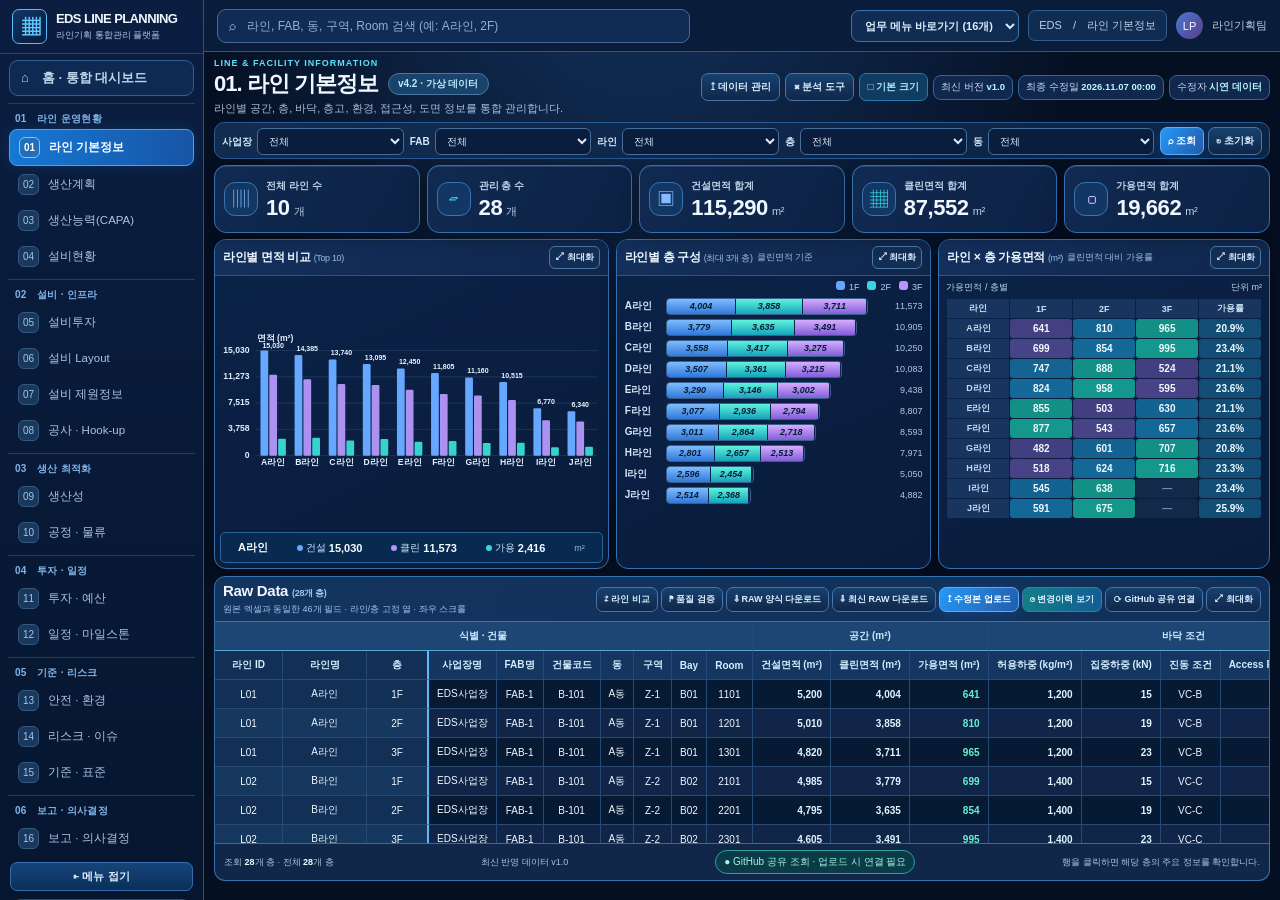
==== commit be1efeb0: "Add files via upload" ====
--- a/line-info.html
+++ b/line-info.html
@@ -160,6 +160,158 @@
 @media(max-width:1200px){.workspace-layout{grid-template-columns:1fr}.management-rail{display:grid;grid-template-columns:1fr 1fr}.vis-grid{grid-template-columns:repeat(3,minmax(0,1fr))}.utility-grid{grid-template-columns:1fr 1fr}.quality-card{grid-column:1/-1}.rail-history-list{max-height:220px}}
 @media(max-width:950px){.vis-grid{grid-template-columns:1fr 1fr}.vis-grid .panel:last-child{grid-column:1/-1}.utility-grid{grid-template-columns:1fr}}
 @media(max-width:720px){.management-rail{display:flex}.workspace-layout{grid-template-columns:1fr}.vis-grid{grid-template-columns:1fr}.vis-grid .panel:last-child{grid-column:auto}.rail-form{grid-template-columns:84px minmax(0,1fr)}.steps{flex-wrap:wrap}.kpis{grid-template-columns:repeat(2,1fr)}.version-top{margin-top:5px}.fit-btn{display:none}}
+
+/* v4.1 Adaptive compact desktop layout. Approved 5 KPIs + 3 charts + RAW remain unchanged. */
+:root{--aside:204px;--top:52px;--v41-gap:7px}
+html{scrollbar-gutter:auto}
+body{overflow-x:hidden}
+.side{scrollbar-width:thin;scrollbar-color:#4a81b7 #081b34}
+.brand{height:54px;padding:10px 12px}.brand strong{font-size:13px}
+.side .nav-home{margin:6px 9px 7px;padding:8px 11px}
+.nav-section{margin:5px 8px 0;padding:8px 7px 2px;font-size:10px}
+.nav-item{margin:1px 9px;padding:7px 9px;min-height:31px}
+.side-end{margin:8px 12px;padding:6px 8px}
+.sidebar-collapse{margin:6px 10px;width:calc(100% - 20px);padding:6px}
+.topbar{height:var(--top);padding:0 13px;gap:10px}
+.top-search{padding:8px 11px;max-width:500px;width:min(500px,45%)}
+.main{max-width:none;width:100%;min-width:0;padding:8px 10px 10px}
+.page-head{gap:7px;min-height:52px;margin-bottom:7px;align-items:center}
+.title-pre{font-size:9px;margin-bottom:1px}.page-head h1{font-size:22px;margin-bottom:2px}.page-head p{font-size:11px}
+.version-top{gap:5px;flex-wrap:wrap;align-items:center}.version-top span{padding:5px 7px;font-size:9.5px}.version-top .btn{padding:6px 8px;font-size:10px}
+.filters{padding:5px 7px;margin-bottom:7px;gap:6px;flex-wrap:nowrap;min-height:37px}
+.filter-field{min-width:0;flex:1 1 0;gap:5px}.filter-field label{font-size:10px}.filter-field select{height:27px;font-size:10px}
+.filter-actions{flex:0 0 auto;gap:4px}.filter-actions .btn{padding:6px 7px;font-size:10px}
+.kpis{display:grid!important;grid-template-columns:repeat(5,minmax(0,1fr))!important;gap:7px;margin-bottom:7px}
+.kpi{min-width:0;min-height:71px;padding:9px 9px;gap:8px}.kpi-icon{width:34px;height:34px;font-size:18px}.kpi-label{font-size:10px}.kpi-value{font-size:clamp(17px,1.68vw,24px);margin-top:4px;letter-spacing:-.4px}.kpi-value small{font-size:11px}
+.workspace-layout{display:block!important;min-width:0;max-width:100%}
+.workspace-core{width:100%;display:flex;flex-direction:column;gap:7px;min-width:0}
+.vis-grid{display:grid!important;grid-template-columns:minmax(0,1.25fr) minmax(0,1fr) minmax(0,1.05fr)!important;gap:7px;min-height:0!important;margin:0}
+.vis-grid .panel:last-child{grid-column:auto!important}
+.panel{min-width:0}
+.panel-header{min-height:33px;padding:6px 8px;gap:4px;flex-wrap:nowrap!important}
+.panel-header h2{font-size:clamp(10px,.95vw,13px);white-space:nowrap}.panel-header small{font-size:9px}
+/* value legend lives inside the body so title/buttons remain legible */
+.vis-grid .panel:first-child .panel-header .legend{display:none}
+.panel-controls{display:flex;gap:2px;flex-wrap:nowrap}
+.panel-action{padding:4px 5px;font-size:9px;white-space:nowrap}
+.chart-body,.floor-chart,.heat-wrap{height:var(--v41-chart-h,240px)!important;max-height:none;min-height:0;overflow:hidden}
+.chart-body{padding:3px 5px 5px;display:flex;flex-direction:column;min-width:0}
+.chart-body svg{width:100%;height:calc(100% - 37px)!important;min-height:0!important;flex:1 1 auto;max-height:215px}
+.exact-values{height:34px;flex:0 0 34px;padding:2px 3px;border-top:1px solid #27456b}
+.exact-hint{font-size:9px;line-height:1.1;white-space:nowrap;overflow:hidden;text-overflow:ellipsis;margin:0 0 3px}
+.exact-scroll{overflow-x:auto;overflow-y:hidden;padding-bottom:1px;scrollbar-width:thin;scrollbar-color:#376d9a transparent}
+.exact-col{flex-basis:60px;padding:1px 2px;font-size:9px;line-height:1.15;grid-template-columns:1fr 1fr;gap:1px 2px}
+.exact-col b{font-size:9px;grid-row:span 3;align-self:center}
+.exact-col span{font-size:9px}
+.floor-chart{padding:5px 8px}.floor-legend{margin-bottom:5px;gap:8px;font-size:9px}
+.floor-row{grid-template-columns:37px minmax(0,1fr) 50px;gap:4px;margin-bottom:3px;min-height:18px}
+.floor-row .nm{font-size:10px}.floor-row .stack{height:17px}.floor-row .stack i b{font-size:9px}
+.floor-row small{font-size:9px}
+.heat-wrap{padding:5px 7px}.heat-caption{font-size:9px;margin:0 0 4px}
+.heat-table{font-size:10px;border-spacing:1px;table-layout:fixed}.heat-table th{padding:3px 2px;font-size:9px}.heat-table td{padding:4px 2px;font-size:10px}
+.raw-block{min-width:0;margin:0}.raw-title{display:flex;align-items:center;gap:6px;padding:7px 9px;flex-wrap:wrap}
+.raw-title h2{font-size:15px}.raw-title small{font-size:9px}
+.raw-actions{gap:3px;justify-content:flex-end}.raw-actions .btn{font-size:9px;padding:5px 7px}
+.raw-block .table-holder{height:var(--v41-raw-h,162px)!important;max-height:var(--v41-raw-h,162px)!important;overflow:auto}
+.raw-table th,.raw-table td{padding:7px 8px}.raw-footer{padding:6px 9px;font-size:9px;gap:6px;flex-wrap:nowrap}
+/* Management rail is accessible as a drawer, not a permanent 254px column. */
+.manage-backdrop[hidden]{display:none!important}.manage-backdrop{position:fixed;inset:0;background:#000a;z-index:1100}
+.management-rail{display:none!important;position:fixed!important;top:0;bottom:0;right:0;width:min(350px,100vw);max-height:100dvh;overflow-y:auto;z-index:1101;grid-template-columns:1fr!important;padding:8px;background:#07172f;box-shadow:-12px 0 46px #000b;align-content:start;gap:8px}
+body.manage-open .management-rail{display:flex!important}
+.manager-head{display:flex;justify-content:space-between;align-items:center;gap:10px;padding:5px 6px;color:#eff9ff}
+.manager-head strong{font-size:15px}.manager-head .btn{padding:5px 9px}
+.management-rail .rail-form{grid-template-columns:90px minmax(0,1fr)}
+.management-rail .rail-history-list{max-height:260px;min-height:170px}
+/* Legacy helper cards are optional instead of stealing screen height. All actions remain available. */
+.utility-grid{display:none!important;margin-top:7px}
+body.tools-open .utility-grid{display:grid!important;grid-template-columns:1.4fr 1fr 1fr}
+body.tools-open .main{padding-bottom:14px}
+body:not(.tools-open) .footer-note{display:none}
+/* Normal fitted mode: monitor-specific heights, no vertical scrollbars inside charts. */
+body.fit-mode{--v41-chart-h:clamp(205px,calc((100dvh - 485px)*0.89),292px);--v41-raw-h:clamp(118px,calc((100dvh - 625px)*0.85),222px)}
+body.fit-mode .main{padding-top:6px}
+body.fit-mode .page-head{min-height:47px;margin-bottom:6px}
+body.fit-mode .filters{margin-bottom:6px}
+body.fit-mode .kpis{margin-bottom:6px}
+body.fit-mode .kpi{min-height:68px;padding:7px 9px}
+body.fit-mode .vis-grid{margin:0}
+body.fit-mode .chart-body,body.fit-mode .floor-chart,body.fit-mode .heat-wrap{height:var(--v41-chart-h,240px)!important}
+body.fit-mode .chart-body svg{height:calc(100% - 34px)!important}
+body.fit-mode .raw-block .table-holder{height:var(--v41-raw-h,145px)!important;max-height:var(--v41-raw-h,145px)!important}
+body.fit-mode .raw-title{padding:5px 8px}
+/* Enlarged charts and RAW must win over compact settings. */
+.adjustable-panel.is-maximized,.raw-block.is-maximized{inset:10px!important;z-index:1500!important}
+.adjustable-panel.is-maximized .chart-body,.adjustable-panel.is-maximized .floor-chart,.adjustable-panel.is-maximized .heat-wrap{height:auto!important;max-height:none!important;flex:1 1 auto;overflow:auto!important}
+.adjustable-panel.is-maximized .chart-body svg{height:calc(100% - 70px)!important;max-height:none;min-height:280px!important}
+.adjustable-panel.is-maximized .exact-values{height:67px;flex:0 0 67px}
+.adjustable-panel.is-maximized .exact-col{flex-basis:85px;grid-template-columns:1fr}
+.adjustable-panel.is-maximized .exact-col b{grid-row:auto}
+.raw-block.is-maximized .table-holder,body.fit-mode .raw-block.is-maximized .table-holder{height:auto!important;max-height:none!important;flex:1 1 auto}
+/* Collapse stays collapsed; never remove previously approved data. */
+.adjustable-panel.is-minimized .chart-body,.adjustable-panel.is-minimized .floor-chart,.adjustable-panel.is-minimized .heat-wrap{display:none!important}
+/* Avoid forcing five cards or three charts into narrow/mobile view. */
+@media(max-width:1180px){.version-top span{display:none}.page-head{min-height:52px}.kpi{gap:5px;padding:7px}.kpi-icon{width:30px;height:30px}.kpi-value{font-size:19px}.vis-grid{grid-template-columns:1.25fr 1fr 1.1fr!important}.raw-title{align-items:flex-start}.raw-actions .btn{padding:5px}.top-search{width:40%}}
+@media(max-width:1010px){:root{--aside:0px}.side{display:none}.shell{grid-template-columns:1fr}.topbar{height:54px}.kpis{grid-template-columns:repeat(5,minmax(0,1fr))!important}.vis-grid{grid-template-columns:repeat(3,minmax(0,1fr))!important}.raw-footer{flex-wrap:wrap}}
+@media(max-width:820px){.page-head{flex-wrap:wrap}.filters{flex-wrap:wrap}.filter-field{min-width:130px}.kpis{grid-template-columns:repeat(3,minmax(0,1fr))!important}.vis-grid{grid-template-columns:1fr!important}.panel-header h2{font-size:13px}.chart-body,.floor-chart,.heat-wrap{height:280px!important}.chart-body svg{height:220px!important}.exact-values{height:46px;flex-basis:46px}.raw-title{flex-direction:column}.raw-actions{justify-content:flex-start}.manager-head{position:sticky;top:0;background:#07172f;z-index:2}}
+@media(max-width:510px){.kpis{grid-template-columns:repeat(2,minmax(0,1fr))!important}.top-search{width:55%}.top-actions .top-tag{display:none}.version-top{justify-content:flex-start}}
+
+
+/* Area comparison numeric legibility refinement (v4.1) */
+body:not(.fit-mode){--v41-chart-h:310px;--v41-raw-h:300px}
+#barChart .bar-hit{cursor:pointer}
+#barChart .bar-hit:hover rect{filter:brightness(1.25)}
+#barChart .area-summary{height:31px;flex:0 0 31px;display:flex;align-items:center;justify-content:space-around;gap:7px;background:#092a50;border:1px solid #2b6496;border-radius:5px;padding:0 6px;white-space:nowrap;color:#cbe6ff;overflow:hidden;font-size:10px}
+#barChart .area-summary strong{color:#fff;font-size:11px}
+#barChart .area-summary span{display:flex;align-items:center;gap:3px}
+#barChart .area-summary b{font-variant-numeric:tabular-nums;font-size:11px;color:#f6fcff}
+#barChart .area-summary .dot{width:6px;height:6px}
+#barChart .area-summary .area-unit{color:#8fbdda;font-size:9px}
+#barChart .exact-values{display:none}
+#barChart svg{height:calc(100% - 33px)!important;max-height:none}
+#barChart.is-maximized svg{height:calc(100% - 70px)!important}
+.adjustable-panel.is-maximized #barChart .area-summary{display:none}
+.adjustable-panel.is-maximized #barChart .exact-values{display:block;height:94px;flex:0 0 94px}
+.adjustable-panel.is-maximized #barChart .exact-scroll{overflow-x:auto;align-items:stretch}
+.adjustable-panel.is-maximized #barChart .exact-col{flex:1 0 90px;min-width:90px;grid-template-columns:1fr;line-height:1.25;padding:4px 6px;font-size:11px}
+.adjustable-panel.is-maximized #barChart .exact-col span,.adjustable-panel.is-maximized #barChart .exact-col b{font-size:11px}
+body.fit-mode #barChart svg{height:calc(100% - 33px)!important}
+@media(max-width:820px){#barChart .area-summary{gap:3px;font-size:9px}#barChart .area-summary b{font-size:10px}}
+
+
+/* v4.2: two states only — MAXIMIZE ↔ RESTORE. Panels fill viewport; content scales with space. */
+.panel-action[data-panel-action="minimize"],button[data-panel-action="minimize"]{display:none!important}
+.adjustable-panel.is-maximized,.raw-block.is-maximized{position:fixed!important;inset:8px!important;width:calc(100vw - 16px)!important;max-width:none!important;height:calc(100dvh - 16px)!important;max-height:none!important;z-index:2200!important;overflow:hidden!important;border:1px solid #64b5ed!important;border-radius:12px!important;display:flex!important;flex-direction:column!important;box-shadow:0 14px 70px #000c!important}
+.adjustable-panel.is-maximized .panel-header{flex:0 0 auto;min-height:54px;padding:12px 18px!important}
+.adjustable-panel.is-maximized .panel-header h2{font-size:19px!important}
+.adjustable-panel.is-maximized .panel-action,.raw-block.is-maximized [data-panel-action="maximize"]{font-size:13px!important;padding:8px 15px!important}
+.adjustable-panel.is-maximized .chart-body,.adjustable-panel.is-maximized .floor-chart,.adjustable-panel.is-maximized .heat-wrap{height:auto!important;min-height:0!important;max-height:none!important;flex:1 1 auto!important;overflow:hidden!important}
+.adjustable-panel.is-maximized #barChart{display:grid;grid-template-rows:minmax(0,1fr) auto!important;padding:12px 22px 16px!important}
+.adjustable-panel.is-maximized #barChart svg{width:100%!important;height:100%!important;max-height:none!important;min-height:0!important;align-self:stretch;display:block}
+.adjustable-panel.is-maximized #barChart .exact-values{height:auto!important;flex:none!important;min-height:95px;padding-top:8px}
+.adjustable-panel.is-maximized #barChart .exact-hint{font-size:12px!important;white-space:normal}
+.adjustable-panel.is-maximized #barChart .exact-scroll{width:100%;display:grid;grid-template-columns:repeat(10,minmax(85px,1fr));overflow-x:auto;overflow-y:hidden;gap:6px}
+.adjustable-panel.is-maximized #barChart .exact-col{flex:auto;min-width:85px;font-size:12px!important;border-radius:6px}
+.adjustable-panel.is-maximized #barChart .exact-col span,.adjustable-panel.is-maximized #barChart .exact-col b{font-size:12px!important}
+.adjustable-panel.is-maximized .floor-chart{display:flex;flex-direction:column;justify-content:space-between;padding:18px 27px!important;gap:7px}
+.adjustable-panel.is-maximized .floor-legend{flex:0 0 auto;font-size:13px!important}
+.adjustable-panel.is-maximized .floor-row{flex:1;min-height:28px;max-height:64px;grid-template-columns:65px minmax(0,1fr) 90px;gap:14px;margin:0}
+.adjustable-panel.is-maximized .floor-row .nm,.adjustable-panel.is-maximized .floor-row small{font-size:15px!important;align-self:center}
+.adjustable-panel.is-maximized .floor-row .stack{height:clamp(23px,3.3vh,38px)!important;align-self:center}
+.adjustable-panel.is-maximized .floor-row .stack i b{font-size:12px!important}
+.adjustable-panel.is-maximized .heat-wrap{display:flex;flex-direction:column;padding:18px 25px!important}
+.adjustable-panel.is-maximized .heat-caption{flex:0 0 auto;font-size:13px!important;margin-bottom:13px}
+.adjustable-panel.is-maximized .heat-table{flex:1 1 auto;height:100%;width:100%;table-layout:fixed}
+.adjustable-panel.is-maximized .heat-table th,.adjustable-panel.is-maximized .heat-table td{font-size:clamp(12px,1.2vw,19px)!important}
+.raw-block.is-maximized .raw-title{flex:0 0 auto;padding:14px 18px!important}
+.raw-block.is-maximized .raw-title h2{font-size:21px}
+.raw-block.is-maximized .table-holder,body.fit-mode .raw-block.is-maximized .table-holder{display:block;flex:1 1 auto!important;width:100%!important;min-width:0!important;min-height:0!important;height:auto!important;max-height:none!important;overflow:auto!important;border-color:#63a9dd}
+.raw-block.is-maximized .raw-table{width:max-content!important;min-width:100%!important}
+.raw-block.is-maximized .raw-table th,.raw-block.is-maximized .raw-table td{padding:12px 15px;font-size:12px}
+.raw-block.is-maximized .raw-footer{flex:0 0 auto;padding:12px 16px;font-size:11px}
+body.panel-fullscreen:after{content:"";position:fixed;inset:0;background:#010613b3;z-index:2100;pointer-events:none}
+/* maximize graph fills view; keep scroll only for 46-column RAW sheet (not readability-destroying shrink). */
+@media(max-width:800px){.adjustable-panel.is-maximized #barChart{padding:9px!important}.adjustable-panel.is-maximized #barChart .exact-scroll{grid-template-columns:repeat(10,minmax(86px,1fr))}.raw-block.is-maximized .raw-title{padding:9px!important}}
+
 </style>
 </head>
 <body>
@@ -195,8 +347,8 @@
     <header class="topbar"><button class="mobile-nav" id="mobileHome" title="메인 대시보드로 이동">⌂</button><div class="top-search">⌕ <input id="globalSearch" placeholder="라인, FAB, 동, 구역, Room 검색 (예: A라인, 2F)" autocomplete="off"/></div><div class="top-actions"><label class="quick-nav"><span class="sr-only">업무 메뉴 바로가기</span><select id="moduleJump" aria-label="전체 16개 업무 메뉴 이동"><option value="">업무 메뉴 바로가기 (16개)</option><option value="./line-info.html">01. 라인 기본정보</option><option value="./index.html#/production">02. 생산계획</option><option value="./index.html#/capacity">03. 생산능력(CAPA)</option><option value="./index.html#/equipment">04. 설비현황</option><option value="./index.html#/investment">05. 설비투자</option><option value="./index.html#/layout">06. 설비 Layout</option><option value="./index.html#/specs">07. 설비 제원정보</option><option value="./index.html#/hookup">08. 공사 · Hook-up</option><option value="./index.html#/productivity">09. 생산성</option><option value="./index.html#/process">10. 공정 · 물류</option><option value="./index.html#/budget">11. 투자 · 예산</option><option value="./index.html#/milestones">12. 일정 · 마일스톤</option><option value="./index.html#/safety">13. 안전 · 환경</option><option value="./index.html#/issues">14. 리스크 · 이슈</option><option value="./index.html#/standards">15. 기준 · 표준</option><option value="./index.html#/reports">16. 보고 · 의사결정</option></select></label><span class="top-tag">EDS　/　라인 기본정보</span><span class="avatar">LP</span><span>라인기획팀</span></div></header>
     <main class="main">
       <div class="page-head">
-        <div><div class="title-pre">LINE & FACILITY INFORMATION</div><h1>01. 라인 기본정보 <span class="demo-label">v4.0 · 가상 데이터</span></h1><p>라인별 공간, 층, 바닥, 층고, 환경, 접근성, 도면 정보를 통합 관리합니다.</p></div>
-        <div class="version-top"><button class="btn fit-btn" id="fitScreen" type="button" title="모니터에 대시보드 맞추기">▣ 한 화면 맞춤</button><span>최신 버전 <strong id="topVersion">v1.2</strong></span><span>최종 수정일 <strong id="lastEditDate">—</strong></span><span>수정자 <strong id="lastEditor">—</strong></span></div>
+        <div><div class="title-pre">LINE & FACILITY INFORMATION</div><h1>01. 라인 기본정보 <span class="demo-label">v4.2 · 가상 데이터</span></h1><p>라인별 공간, 층, 바닥, 층고, 환경, 접근성, 도면 정보를 통합 관리합니다.</p></div>
+        <div class="version-top"><button type="button" class="btn toolbar-aux" id="openManager" aria-expanded="false" title="Excel 업로드·버전 관리 패널 열기">↥ 데이터 관리</button><button type="button" class="btn toolbar-aux" id="toggleTools" aria-expanded="false" title="라인 비교·데이터 품질 도구 보기">⌘ 분석 도구</button><button class="btn fit-btn" id="fitScreen" type="button" title="모니터에 대시보드 맞추기">▣ 한 화면 맞춤</button><span>최신 버전 <strong id="topVersion">v1.2</strong></span><span>최종 수정일 <strong id="lastEditDate">—</strong></span><span>수정자 <strong id="lastEditor">—</strong></span></div>
       </div>
       <section class="filters" aria-label="조회 필터">
         <div class="filter-field"><label for="fSite">사업장</label><select id="fSite"></select></div>
@@ -214,18 +366,18 @@
         <article class="kpi"><div class="kpi-icon">▢</div><div><div class="kpi-label">가용면적 합계</div><div class="kpi-value"><span id="kpiAvail">—</span><small>m²</small></div></div></article>
       </section>
       <div class="workspace-layout"><div class="workspace-core"><section class="vis-grid" aria-label="공간 분석 그래프">
-        <div class="panel adjustable-panel"><div class="panel-header"><h2>라인별 면적 비교 <small>(Top 10)</small></h2><div class="legend"><span><i class="dot"></i> 건설면적</span><span><i class="dot purple"></i> 클린면적</span><span><i class="dot cyan"></i> 가용면적</span></div><div class="panel-controls"><button type="button" class="panel-action" data-panel-action="maximize" title="그래프 최대화 / 원래 크기" aria-label="최대화">⤢ 최대화</button><button type="button" class="panel-action" data-panel-action="minimize" title="그래프 최소화 / 펼치기" aria-label="최소화">− 최소화</button></div></div><div id="barChart" class="chart-body"></div></div>
-        <div class="panel adjustable-panel"><div class="panel-header"><h2>라인별 층 구성 <small>(최대 3개 층)</small></h2><small>클린면적 기준</small><div class="panel-controls"><button type="button" class="panel-action" data-panel-action="maximize" title="그래프 최대화 / 원래 크기" aria-label="최대화">⤢ 최대화</button><button type="button" class="panel-action" data-panel-action="minimize" title="그래프 최소화 / 펼치기" aria-label="최소화">− 최소화</button></div></div><div id="floorChart" class="floor-chart"></div></div>
-        <div class="panel adjustable-panel"><div class="panel-header"><h2>라인 × 층 가용면적 <small>(m²)</small></h2><small>클린면적 대비 가용률</small><div class="panel-controls"><button type="button" class="panel-action" data-panel-action="maximize" title="그래프 최대화 / 원래 크기" aria-label="최대화">⤢ 최대화</button><button type="button" class="panel-action" data-panel-action="minimize" title="그래프 최소화 / 펼치기" aria-label="최소화">− 최소화</button></div></div><div id="heatmap" class="heat-wrap"></div></div>
+        <div class="panel adjustable-panel"><div class="panel-header"><h2>라인별 면적 비교 <small>(Top 10)</small></h2><div class="legend"><span><i class="dot"></i> 건설면적</span><span><i class="dot purple"></i> 클린면적</span><span><i class="dot cyan"></i> 가용면적</span></div><div class="panel-controls"><button type="button" class="panel-action" data-panel-action="maximize" title="최대화 또는 원래대로" aria-label="최대화">⤢ 최대화</button></div></div><div id="barChart" class="chart-body"></div></div>
+        <div class="panel adjustable-panel"><div class="panel-header"><h2>라인별 층 구성 <small>(최대 3개 층)</small></h2><small>클린면적 기준</small><div class="panel-controls"><button type="button" class="panel-action" data-panel-action="maximize" title="최대화 또는 원래대로" aria-label="최대화">⤢ 최대화</button></div></div><div id="floorChart" class="floor-chart"></div></div>
+        <div class="panel adjustable-panel"><div class="panel-header"><h2>라인 × 층 가용면적 <small>(m²)</small></h2><small>클린면적 대비 가용률</small><div class="panel-controls"><button type="button" class="panel-action" data-panel-action="maximize" title="최대화 또는 원래대로" aria-label="최대화">⤢ 최대화</button></div></div><div id="heatmap" class="heat-wrap"></div></div>
       </section>
       <section class="raw-block">
         <div class="raw-title"><div><h2>Raw Data <small id="rawCount">(—)</small></h2><small>원본 엑셀과 동일한 46개 필드 · 라인/층 고정 열 · 좌우 스크롤</small></div>
-          <div class="raw-actions"><button class="btn" id="downloadTemplate">⇩ RAW 양식 다운로드</button><button class="btn" id="downloadCurrent">⇩ 최신 RAW 다운로드</button><button class="btn primary" id="openUpload">↥ 수정본 업로드</button><button class="btn success" id="openHistory">◷ 변경이력 보기</button><button class="btn" id="openSync">⟳ GitHub 공유 연결</button><button type="button" class="btn" data-panel-action="maximize" title="표 최대화">⤢ 표 최대화</button><button type="button" class="btn" data-panel-action="minimize" title="표 최소화">− 표 최소화</button></div></div>
+          <div class="raw-actions"><button class="btn" id="quickLineCompare" type="button" title="라인/층 설치조건 비교">⇄ 라인 비교</button><button class="btn" id="quickQuality" type="button" title="필수값·중복 검사 결과">⚑ 품질 검증</button><button class="btn" id="downloadTemplate">⇩ RAW 양식 다운로드</button><button class="btn" id="downloadCurrent">⇩ 최신 RAW 다운로드</button><button class="btn primary" id="openUpload">↥ 수정본 업로드</button><button class="btn success" id="openHistory">◷ 변경이력 보기</button><button class="btn" id="openSync">⟳ GitHub 공유 연결</button><button type="button" class="btn" data-panel-action="maximize" title="표 최대화">⤢ 최대화</button></div></div>
         <div class="table-holder" id="rawTableHolder"><table class="raw-table" id="rawTable"></table></div>
         <div class="raw-footer"><span>조회 <strong id="footerCount">0</strong>개 층 · 전체 <strong id="footerAll">0</strong>개 층</span><span id="dataVersion">현재 데이터 버전 —</span> <span id="syncIndicator" class="sync-indicator" title="저장 위치">● 브라우저 테스트</span><span>행을 클릭하면 해당 층의 주요 정보를 확인합니다.</span></div>
       </section>
       </div>
-      <aside class="management-rail" aria-label="엑셀 수정 및 버전 관리">
+      <div class="manage-backdrop" id="manageBackdrop" hidden></div><aside class="management-rail" id="manageRail" aria-label="엑셀 수정 및 버전 관리" aria-hidden="true"><div class="manager-head"><strong>데이터 관리</strong><button type="button" class="btn" id="closeManager" aria-label="관리 패널 닫기">✕ 닫기</button></div>
         <section class="rail-card upload-rail">
           <div class="rail-heading"><h2>↥ 수정본 업로드</h2><span class="mini-chip">검증 후 반영</span></div>
           <form id="railUploadForm" class="rail-form">
@@ -244,7 +396,7 @@
           <div class="rail-history-actions"><button id="railViewRaw" type="button" class="btn">RAW 보기</button><button id="railCompare" type="button" class="btn">변경 비교</button><button id="railDownload" type="button" class="btn">↓ 다운로드</button></div>
         </section>
       </aside></div>
-      <section class="utility-grid" aria-label="편의 기능과 데이터 상태">
+      <section class="utility-grid" id="utilityTools" aria-label="편의 기능과 데이터 상태">
         <article class="utility-card"><div class="utility-head"><h2>▤ 작업 흐름</h2><small>라인 기본정보 업데이트</small></div>
           <div class="steps"><button type="button" data-utility="download">① 최신 RAW 받기</button><span>→</span><button type="button" data-utility="upload">② 엑셀 수정·업로드</button><span>→</span><button type="button" data-utility="verify">③ 변경 검증</button><span>→</span><button type="button" data-utility="history">④ 버전·이력 확인</button></div>
         </article>
@@ -319,7 +471,21 @@
 function filterRows(){let r=latest().rows,fil={fSite:'사업장명',fFab:'FAB명',fLine:'라인명',fFloor:'층',fDong:'동'};for(const [id,col]of Object.entries(fil)){let q=byId(id).value;if(q)r=r.filter(x=>String(x[col])===q);}const search=byId('globalSearch').value.trim().toLowerCase();if(search)r=r.filter(x=>['라인 ID','라인명','층','사업장명','FAB명','건물코드','동','구역','Bay','Room'].some(k=>String(x[k]??'').toLowerCase().includes(search)));return r;}
 function render(){const rows=filterRows();state.view=rows;const set=new Set(rows.map(r=>r['라인 ID']));byId('kpiLines').textContent=fmt(set.size);byId('kpiFloors').textContent=fmt(rows.length);byId('kpiBuilt').textContent=fmt(rows.reduce((v,r)=>v+num(r['건설면적 (m²)']),0));byId('kpiClean').textContent=fmt(rows.reduce((v,r)=>v+num(r['클린면적 (m²)']),0));byId('kpiAvail').textContent=fmt(rows.reduce((v,r)=>v+num(r['가용면적 (m²)']),0));byId('topVersion').textContent=latest().version;byId('lastEditDate').textContent=latest().date;byId('lastEditor').textContent=latest().author;byId('dataVersion').textContent=`최신 반영 데이터 ${latest().version}`;byId('rawCount').textContent=`(${fmt(rows.length)}개 층)`;byId('footerCount').textContent=fmt(rows.length);byId('footerAll').textContent=fmt(latest().rows.length);renderBars(rows);renderFloor(rows);renderHeat(rows);renderTable(rows);}
 function rollup(rows){const m=new Map();for(const r of rows){let key=r['라인 ID'];if(!m.has(key))m.set(key,{line:r['라인명'],id:key,built:0,clean:0,avail:0,byFloor:{}});let x=m.get(key);x.built+=num(r['건설면적 (m²)']);x.clean+=num(r['클린면적 (m²)']);x.avail+=num(r['가용면적 (m²)']);x.byFloor[r['층']]=(x.byFloor[r['층']]||0)+num(r['클린면적 (m²)']);}return [...m.values()].sort((a,b)=>a.id.localeCompare(b.id));}
-function renderBars(rows){let lines=rollup(rows).slice(0,10),w=710,hgt=280;let max=Math.max(1,...lines.map(x=>x.built));let gridTop=38,bot=233,scale=195/max;let ticks=[0,.25,.5,.75,1].map(p=>{let y=bot-p*195;return `<line class="svg-grid" x1="67" x2="700" y1="${y}" y2="${y}"/><text class="svg-tick" x="55" y="${y+4}" text-anchor="end">${fmt(max*p)}</text>`}).join('');const slot=633/Math.max(lines.length,1);let bars=lines.map((r,i)=>{let cx=67+slot*(i+.5),bw=Math.max(4,Math.min(15,slot/4.4));return [['built','#66a7ff'],['clean','#ad91f1'],['avail','#36d2ce']].map(([key,color],j)=>{let v=r[key],bh=v*scale;return `<rect x="${cx+(j-1)*(bw+2)-bw/2}" y="${bot-bh}" width="${bw}" height="${bh}" rx="2" fill="${color}"><title>${h(r.line)} ${key==='built'?'건설':key==='clean'?'클린':'가용'} ${fmt(v)} m²</title></rect>`}).join('')+`<text class="svg-value" x="${cx}" y="${Math.max(34,bot-r.built*scale-8)}" text-anchor="middle">${fmt(r.built)}</text><text class="svg-axis" x="${cx}" y="251" text-anchor="middle">${h(r.line)}</text>`;}).join('');byId('barChart').innerHTML=lines.length?`<svg viewBox="0 0 ${w} ${hgt}" role="img" aria-label="라인별 건설 클린 가용면적 비교"><text class="svg-axis" x="68" y="20">면적 (m²)</text>${ticks}${bars}</svg><div class="exact-values"><div class="exact-hint">건설 / 클린 / 가용면적 (m²) · 정확한 수치 (가로 스크롤 가능)</div><div class="exact-scroll">${lines.map(r=>`<div class="exact-col"><b>${h(r.line)}</b><span>${fmt(r.built)}</span><span>${fmt(r.clean)}</span><span>${fmt(r.avail)}</span></div>`).join('')}</div></div>`:emptyChart();}
+function renderBars(rows){
+ const lines=rollup(rows).slice(0,10),w=710,hgt=280;
+ const max=Math.max(1,...lines.map(x=>x.built)),bot=233,scale=195/max;
+ const ticks=[0,.25,.5,.75,1].map(t=>{let y=bot-t*195;return `<line class="svg-grid" x1="67" x2="700" y1="${y}" y2="${y}"/><text class="svg-tick" x="55" y="${y+4}" text-anchor="end">${fmt(max*t)}</text>`}).join('');
+ const slot=633/Math.max(lines.length,1);
+ const bars=lines.map((r,i)=>{
+  let cx=67+slot*(i+.5),bw=Math.max(4,Math.min(15,slot/4.4));
+  let rects=[['built','#66a7ff'],['clean','#ad91f1'],['avail','#36d2ce']].map(([key,color],j)=>{let v=r[key],bh=v*scale;return `<rect x="${cx+(j-1)*(bw+2)-bw/2}" y="${bot-bh}" width="${bw}" height="${bh}" rx="2" fill="${color}"><title>${h(r.line)} ${key==='built'?'건설':key==='clean'?'클린':'가용'} ${fmt(v)} m²</title></rect>`}).join('');
+  return `<g class="bar-hit" data-chart-line="${h(r.line)}" role="button" tabindex="0" aria-label="${h(r.line)}: 건설 ${fmt(r.built)}, 클린 ${fmt(r.clean)}, 가용 ${fmt(r.avail)} 제곱미터">${rects}<text class="svg-value" x="${cx}" y="${Math.max(34,bot-r.built*scale-8)}" text-anchor="middle">${fmt(r.built)}</text><text class="svg-axis" x="${cx}" y="251" text-anchor="middle">${h(r.line)}</text></g>`;
+ }).join('');
+ const focus=lines[0];
+ const summary=focus?`<div class="area-summary" aria-label="첫 번째 라인 정확한 세 가지 면적"><strong>${h(focus.line)}</strong><span><i class="dot"></i>건설 <b>${fmt(focus.built)}</b></span><span><i class="dot purple"></i>클린 <b>${fmt(focus.clean)}</b></span><span><i class="dot cyan"></i>가용 <b>${fmt(focus.avail)}</b></span><span class="area-unit">m²</span></div>`:'';
+ const ledger=`<div class="exact-values"><div class="exact-hint">모든 라인의 정확한 건설 / 클린 / 가용면적 (단위 m²) — 최대화 화면에서 전체 조회</div><div class="exact-scroll">${lines.map(r=>`<div class="exact-col" data-chart-line="${h(r.line)}"><b>${h(r.line)}</b><span>건설 ${fmt(r.built)}</span><span>클린 ${fmt(r.clean)}</span><span>가용 ${fmt(r.avail)}</span></div>`).join('')}</div></div>`;
+ byId('barChart').innerHTML=lines.length?`<svg viewBox="0 0 ${w} ${hgt}" role="img" aria-label="라인별 건설·클린·가용 면적 비교 그래프. 건설면적은 막대 위 수치, 나머지 수치는 막대 클릭 및 최대화에서 확인"><text class="svg-axis" x="68" y="20">면적 (m²)</text>${ticks}${bars}</svg>${summary}${ledger}`:emptyChart();
+}
 function renderFloor(rows){let lines=rollup(rows);if(!lines.length){byId('floorChart').innerHTML=emptyText();return;}let max=Math.max(1,...lines.map(x=>x.clean));byId('floorChart').innerHTML=`<div class="floor-legend"><span><i class="dot"></i>1F</span><span><i class="dot cyan"></i>2F</span><span><i class="dot purple"></i>3F</span></div>`+lines.map(r=>{const vals=['1F','2F','3F'].map(f=>r.byFloor[f]||0);return `<div class="floor-row"><span class="nm">${h(r.line)}</span><div class="stack" style="width:${Math.max(1,r.clean/max*100)}%">${vals.map((v,i)=>`<i style="width:${r.clean?v/r.clean*100:0}%" title="${['1F','2F','3F'][i]} 클린면적 ${fmt(v)} m²">${v?`<b>${fmt(v)}</b>`:''}</i>`).join('')}</div><small>${fmt(r.clean)}</small></div>`}).join('');}
 function renderHeat(rows){const lines=rollup(rows);let map=new Map(rows.map(r=>[r['라인 ID']+'|'+r['층'],r]));const cell=r=>{if(!r)return '<td class="empty">—</td>';let cl=num(r['클린면적 (m²)']),av=num(r['가용면적 (m²)']),ratio=cl?av/cl:0;let a=Math.max(.25,Math.min(.84,.2+ratio*2.1));let color=ratio>.24?`rgba(22,183,158,${a})`:ratio>.19?`rgba(25,137,190,${a})`:`rgba(114,92,183,${a})`;return `<td style="background:${color}" title="가용면적 ${fmt(av)} m² · 가용률 ${(ratio*100).toFixed(1)}%">${fmt(av)}</td>`};byId('heatmap').innerHTML=lines.length?`<div class="heat-caption"><span>가용면적 / 층별</span><span>단위 m²</span></div><table class="heat-table"><thead><tr><th>라인</th><th>1F</th><th>2F</th><th>3F</th><th>가용률</th></tr></thead><tbody>${lines.map(l=>`<tr><th>${h(l.line)}</th>${['1F','2F','3F'].map(f=>cell(map.get(l.id+'|'+f))).join('')}<td style="background:#124d75">${l.clean?(l.avail/l.clean*100).toFixed(1):'0.0'}%</td></tr>`).join('')}</tbody></table>`:emptyText();}
 function emptyChart(){return '<div style="display:grid;place-items:center;height:100%;color:#799fbf">조회 결과가 없습니다.</div>'}function emptyText(){return '<div style="display:grid;place-items:center;height:160px;color:#799fbf">조회 결과가 없습니다.</div>'}
@@ -384,17 +550,14 @@
     const active=pane.classList.contains('is-maximized');
     document.querySelectorAll('.adjustable-panel.is-maximized,.raw-block.is-maximized').forEach(el=>el.classList.remove('is-maximized'));
     if(!active){pane.classList.remove('is-minimized');pane.classList.add('is-maximized');}
-  }else if(kind==='minimize'){
-    pane.classList.remove('is-maximized');pane.classList.toggle('is-minimized');
   }
   document.body.classList.toggle('panel-fullscreen',!!document.querySelector('.is-maximized'));
-  document.querySelectorAll('[data-panel-action="maximize"]').forEach(b=>{let enlarged=b.closest('.adjustable-panel,.raw-block')?.classList.contains('is-maximized');b.textContent=enlarged?'↙ 원래 크기':(b.closest('.raw-block')?'⤢ 표 최대화':'⤢ 최대화');});
-  document.querySelectorAll('[data-panel-action="minimize"]').forEach(b=>{let collapsed=b.closest('.adjustable-panel,.raw-block')?.classList.contains('is-minimized');b.textContent=collapsed?'＋ 펼치기':(b.closest('.raw-block')?'− 표 최소화':'− 최소화');});
+  document.querySelectorAll('[data-panel-action="maximize"]').forEach(b=>{let enlarged=b.closest('.adjustable-panel,.raw-block')?.classList.contains('is-maximized');b.textContent=enlarged?'↙ 원래대로':(b.closest('.raw-block')?'⤢ 최대화':'⤢ 최대화');b.setAttribute('aria-label',enlarged?'원래대로':'최대화');});
 });
 document.addEventListener('keydown',function(e){if(e.key==='Escape'){
   document.querySelectorAll('.adjustable-panel.is-maximized,.raw-block.is-maximized').forEach(el=>el.classList.remove('is-maximized'));
   document.body.classList.remove('panel-fullscreen');
-  document.querySelectorAll('[data-panel-action="maximize"]').forEach(b=>{b.textContent=b.closest('.raw-block')?'⤢ 표 최대화':'⤢ 최대화';});
+  document.querySelectorAll('[data-panel-action="maximize"]').forEach(b=>{b.textContent='⤢ 최대화';b.setAttribute('aria-label','최대화');});
 }});
 
 
@@ -471,7 +634,23 @@
 // When history changes, reflect the selected version in both visual locations.
 byId('historyOverlay').addEventListener('click',()=>{requestAnimationFrame(renderRail);});
 
-init();initFilters();if(window.innerHeight<=1000&&window.innerWidth>=1350){document.body.classList.add('fit-mode');byId('fitScreen').textContent='□ 기본 크기';}render();loadPublicShared();
+
+// v4.1 drawer: all v4 Excel, RAW, version and comparison behavior remains intact.
+const manageBackdrop=byId('manageBackdrop');
+function toggleManager(open){document.body.classList.toggle('manage-open',!!open);manageBackdrop.hidden=!open;byId('manageRail').setAttribute('aria-hidden',String(!open));byId('openManager').setAttribute('aria-expanded',String(!!open));if(open){renderRail();byId('railAuthor').focus();}}
+byId('openManager').addEventListener('click',()=>toggleManager(!document.body.classList.contains('manage-open')));
+byId('closeManager').addEventListener('click',()=>toggleManager(false));
+manageBackdrop.addEventListener('click',()=>toggleManager(false));
+byId('toggleTools').addEventListener('click',()=>{let show=!document.body.classList.contains('tools-open');document.body.classList.toggle('tools-open',show);byId('toggleTools').setAttribute('aria-expanded',String(show));byId('toggleTools').textContent=show?'⌘ 분석 도구 닫기':'⌘ 분석 도구';if(show)byId('utilityTools').scrollIntoView({behavior:'smooth',block:'nearest'});});
+byId('quickLineCompare').addEventListener('click',()=>openLineCompare(false));
+byId('quickQuality').addEventListener('click',()=>showDialogQuality(dataQuality(latest().rows)));
+document.addEventListener('keydown',e=>{if(e.key==='Escape'&&document.body.classList.contains('manage-open'))toggleManager(false);});
+// Hide under-the-fold helper cards by default, keep individual compare/quality actions in RAW toolbar.
+function refreshV41FitButton(){byId('fitScreen').setAttribute('aria-pressed',String(document.body.classList.contains('fit-mode')));}
+byId('fitScreen').addEventListener('click',refreshV41FitButton);
+function useV41AdaptiveFit(){if(window.innerWidth>=1010&&window.innerHeight>=635&&window.innerHeight<=1100){document.body.classList.add('fit-mode');byId('fitScreen').textContent='□ 기본 크기';}else{document.body.classList.remove('fit-mode');byId('fitScreen').textContent='▣ 한 화면 맞춤';}refreshV41FitButton();}
+
+init();initFilters();useV41AdaptiveFit();render();loadPublicShared();
 })();
 </script>
 </body>
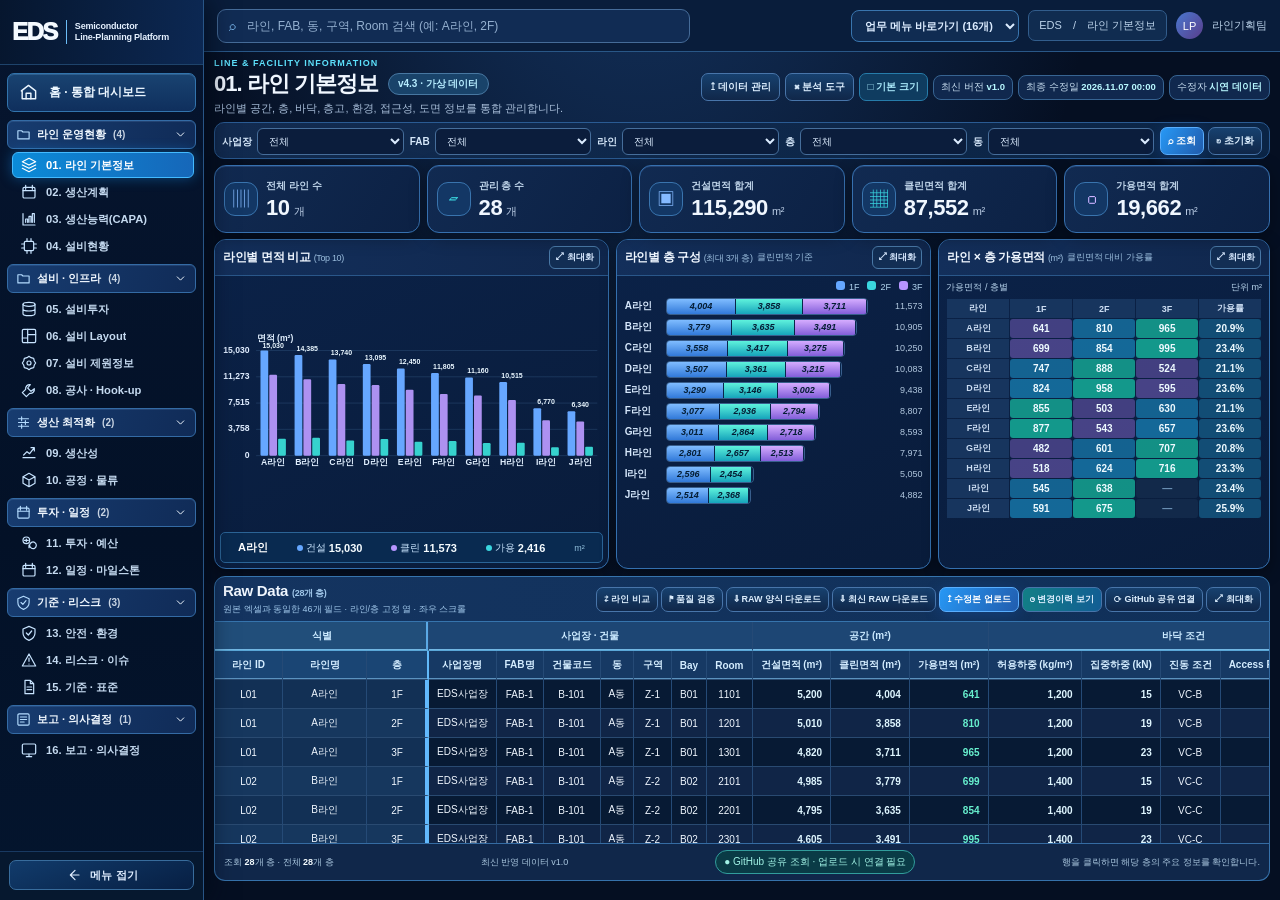
==== commit 9a9f8660: "Add files via upload" ====
--- a/line-info.html
+++ b/line-info.html
@@ -278,7 +278,7 @@
 @media(max-width:820px){#barChart .area-summary{gap:3px;font-size:9px}#barChart .area-summary b{font-size:10px}}
 
 
-/* v4.2: two states only — MAXIMIZE ↔ RESTORE. Panels fill viewport; content scales with space. */
+/* v4.3: two states only — MAXIMIZE ↔ RESTORE. Panels fill viewport; content scales with space. */
 .panel-action[data-panel-action="minimize"],button[data-panel-action="minimize"]{display:none!important}
 .adjustable-panel.is-maximized,.raw-block.is-maximized{position:fixed!important;inset:8px!important;width:calc(100vw - 16px)!important;max-width:none!important;height:calc(100dvh - 16px)!important;max-height:none!important;z-index:2200!important;overflow:hidden!important;border:1px solid #64b5ed!important;border-radius:12px!important;display:flex!important;flex-direction:column!important;box-shadow:0 14px 70px #000c!important}
 .adjustable-panel.is-maximized .panel-header{flex:0 0 auto;min-height:54px;padding:12px 18px!important}
@@ -312,42 +312,43 @@
 /* maximize graph fills view; keep scroll only for 46-column RAW sheet (not readability-destroying shrink). */
 @media(max-width:800px){.adjustable-panel.is-maximized #barChart{padding:9px!important}.adjustable-panel.is-maximized #barChart .exact-scroll{grid-template-columns:repeat(10,minmax(86px,1fr))}.raw-block.is-maximized .raw-title{padding:9px!important}}
 
+
+/* v4.3 RAW sticky: group-header row and field-header row must ALWAYS paint
+   above the three frozen body columns, including after BOTH scroll directions. */
+.raw-block .table-holder{isolation:isolate;overscroll-behavior:contain;position:relative}
+.raw-table{--eds-group-row-height:29px}
+.raw-table thead tr.group-row th{
+  position:sticky!important;top:0!important;z-index:40!important;
+  height:29px;min-height:29px;background:#1d4674!important;
+  box-shadow:inset 0 -1px #72b7e3;
+}
+.raw-table thead tr.group-row th.group-frozen{
+  left:0!important;z-index:65!important;background:#214e7a!important;
+  box-shadow:inset -2px 0 #5ba9e5,inset 0 -1px #72b7e3;
+}
+.raw-table thead tr.field-row th{
+  position:sticky!important;top:var(--eds-group-row-height)!important;
+  z-index:48!important;background:#163964!important;
+  box-shadow:inset 0 -1px #5b92bf;
+}
+.raw-table tbody td.sticky1,.raw-table tbody td.sticky2,.raw-table tbody td.sticky3{position:sticky!important;z-index:5!important;background:#123055}
+.raw-table tbody tr:nth-child(even) td.sticky1,.raw-table tbody tr:nth-child(even) td.sticky2,.raw-table tbody tr:nth-child(even) td.sticky3{background:#16375e}
+.raw-table tbody tr:hover td.sticky1,.raw-table tbody tr:hover td.sticky2,.raw-table tbody tr:hover td.sticky3{background:#20507a}
+.raw-table thead tr.field-row th.sticky1,.raw-table thead tr.field-row th.sticky2,.raw-table thead tr.field-row th.sticky3{z-index:60!important;background:#1a4574!important}
+.raw-table .sticky3{box-shadow:inset -2px 0 #62b8ff}
+
 </style>
+<link rel="stylesheet" href="./nav.css" />
+<script src="./nav.js" defer></script>
 </head>
-<body>
+<body data-eds-route="lines">
 <div class="shell">
-  <aside class="side">
-    <div class="brand"><span class="brand-mark">▦</span><div><strong>EDS LINE PLANNING</strong><small>라인기획 통합관리 플랫폼</small></div></div>
-    <a class="nav-home" href="./index.html">⌂　홈 · 통합 대시보드</a>
-    <div class="nav-section">01　라인 운영현황</div>
-    <a class="nav-item active" href="./line-info.html" aria-current="page"><span class="nav-bullet">01</span> 라인 기본정보</a>
-    <a class="nav-item" href="./index.html#/production"><span class="nav-bullet">02</span> 생산계획</a>
-    <a class="nav-item" href="./index.html#/capacity"><span class="nav-bullet">03</span> 생산능력(CAPA)</a>
-    <a class="nav-item" href="./index.html#/equipment"><span class="nav-bullet">04</span> 설비현황</a>
-    <div class="nav-section">02　설비 · 인프라</div>
-    <a class="nav-item" href="./index.html#/investment"><span class="nav-bullet">05</span> 설비투자</a>
-    <a class="nav-item" href="./index.html#/layout"><span class="nav-bullet">06</span> 설비 Layout</a>
-    <a class="nav-item" href="./index.html#/specs"><span class="nav-bullet">07</span> 설비 제원정보</a>
-    <a class="nav-item" href="./index.html#/hookup"><span class="nav-bullet">08</span> 공사 · Hook-up</a>
-    <div class="nav-section">03　생산 최적화</div>
-    <a class="nav-item" href="./index.html#/productivity"><span class="nav-bullet">09</span> 생산성</a>
-    <a class="nav-item" href="./index.html#/process"><span class="nav-bullet">10</span> 공정 · 물류</a>
-    <div class="nav-section">04　투자 · 일정</div>
-    <a class="nav-item" href="./index.html#/budget"><span class="nav-bullet">11</span> 투자 · 예산</a>
-    <a class="nav-item" href="./index.html#/milestones"><span class="nav-bullet">12</span> 일정 · 마일스톤</a>
-    <div class="nav-section">05　기준 · 리스크</div>
-    <a class="nav-item" href="./index.html#/safety"><span class="nav-bullet">13</span> 안전 · 환경</a>
-    <a class="nav-item" href="./index.html#/issues"><span class="nav-bullet">14</span> 리스크 · 이슈</a>
-    <a class="nav-item" href="./index.html#/standards"><span class="nav-bullet">15</span> 기준 · 표준</a>
-    <div class="nav-section">06　보고 · 의사결정</div>
-    <a class="nav-item" href="./index.html#/reports"><span class="nav-bullet">16</span> 보고 · 의사결정</a>
-    <button class="sidebar-collapse" id="sidebarCollapse" type="button" title="왼쪽 메뉴 접기 / 펼치기">⇤ 메뉴 접기</button><div class="side-end">16개 메뉴 연결 · 세부 페이지 순차 개발<br/>지표는 가상 데이터 · GitHub 공유 저장 별도 연결</div>
-  </aside>
+  <aside class="side eds-side" id="sidebar" aria-label="공통 사이드 메뉴"><div id="edsSideMount"></div></aside>
   <div class="content">
     <header class="topbar"><button class="mobile-nav" id="mobileHome" title="메인 대시보드로 이동">⌂</button><div class="top-search">⌕ <input id="globalSearch" placeholder="라인, FAB, 동, 구역, Room 검색 (예: A라인, 2F)" autocomplete="off"/></div><div class="top-actions"><label class="quick-nav"><span class="sr-only">업무 메뉴 바로가기</span><select id="moduleJump" aria-label="전체 16개 업무 메뉴 이동"><option value="">업무 메뉴 바로가기 (16개)</option><option value="./line-info.html">01. 라인 기본정보</option><option value="./index.html#/production">02. 생산계획</option><option value="./index.html#/capacity">03. 생산능력(CAPA)</option><option value="./index.html#/equipment">04. 설비현황</option><option value="./index.html#/investment">05. 설비투자</option><option value="./index.html#/layout">06. 설비 Layout</option><option value="./index.html#/specs">07. 설비 제원정보</option><option value="./index.html#/hookup">08. 공사 · Hook-up</option><option value="./index.html#/productivity">09. 생산성</option><option value="./index.html#/process">10. 공정 · 물류</option><option value="./index.html#/budget">11. 투자 · 예산</option><option value="./index.html#/milestones">12. 일정 · 마일스톤</option><option value="./index.html#/safety">13. 안전 · 환경</option><option value="./index.html#/issues">14. 리스크 · 이슈</option><option value="./index.html#/standards">15. 기준 · 표준</option><option value="./index.html#/reports">16. 보고 · 의사결정</option></select></label><span class="top-tag">EDS　/　라인 기본정보</span><span class="avatar">LP</span><span>라인기획팀</span></div></header>
     <main class="main">
       <div class="page-head">
-        <div><div class="title-pre">LINE & FACILITY INFORMATION</div><h1>01. 라인 기본정보 <span class="demo-label">v4.2 · 가상 데이터</span></h1><p>라인별 공간, 층, 바닥, 층고, 환경, 접근성, 도면 정보를 통합 관리합니다.</p></div>
+        <div><div class="title-pre">LINE & FACILITY INFORMATION</div><h1>01. 라인 기본정보 <span class="demo-label">v4.3 · 가상 데이터</span></h1><p>라인별 공간, 층, 바닥, 층고, 환경, 접근성, 도면 정보를 통합 관리합니다.</p></div>
         <div class="version-top"><button type="button" class="btn toolbar-aux" id="openManager" aria-expanded="false" title="Excel 업로드·버전 관리 패널 열기">↥ 데이터 관리</button><button type="button" class="btn toolbar-aux" id="toggleTools" aria-expanded="false" title="라인 비교·데이터 품질 도구 보기">⌘ 분석 도구</button><button class="btn fit-btn" id="fitScreen" type="button" title="모니터에 대시보드 맞추기">▣ 한 화면 맞춤</button><span>최신 버전 <strong id="topVersion">v1.2</strong></span><span>최종 수정일 <strong id="lastEditDate">—</strong></span><span>수정자 <strong id="lastEditor">—</strong></span></div>
       </div>
       <section class="filters" aria-label="조회 필터">
@@ -489,7 +490,7 @@
 function renderFloor(rows){let lines=rollup(rows);if(!lines.length){byId('floorChart').innerHTML=emptyText();return;}let max=Math.max(1,...lines.map(x=>x.clean));byId('floorChart').innerHTML=`<div class="floor-legend"><span><i class="dot"></i>1F</span><span><i class="dot cyan"></i>2F</span><span><i class="dot purple"></i>3F</span></div>`+lines.map(r=>{const vals=['1F','2F','3F'].map(f=>r.byFloor[f]||0);return `<div class="floor-row"><span class="nm">${h(r.line)}</span><div class="stack" style="width:${Math.max(1,r.clean/max*100)}%">${vals.map((v,i)=>`<i style="width:${r.clean?v/r.clean*100:0}%" title="${['1F','2F','3F'][i]} 클린면적 ${fmt(v)} m²">${v?`<b>${fmt(v)}</b>`:''}</i>`).join('')}</div><small>${fmt(r.clean)}</small></div>`}).join('');}
 function renderHeat(rows){const lines=rollup(rows);let map=new Map(rows.map(r=>[r['라인 ID']+'|'+r['층'],r]));const cell=r=>{if(!r)return '<td class="empty">—</td>';let cl=num(r['클린면적 (m²)']),av=num(r['가용면적 (m²)']),ratio=cl?av/cl:0;let a=Math.max(.25,Math.min(.84,.2+ratio*2.1));let color=ratio>.24?`rgba(22,183,158,${a})`:ratio>.19?`rgba(25,137,190,${a})`:`rgba(114,92,183,${a})`;return `<td style="background:${color}" title="가용면적 ${fmt(av)} m² · 가용률 ${(ratio*100).toFixed(1)}%">${fmt(av)}</td>`};byId('heatmap').innerHTML=lines.length?`<div class="heat-caption"><span>가용면적 / 층별</span><span>단위 m²</span></div><table class="heat-table"><thead><tr><th>라인</th><th>1F</th><th>2F</th><th>3F</th><th>가용률</th></tr></thead><tbody>${lines.map(l=>`<tr><th>${h(l.line)}</th>${['1F','2F','3F'].map(f=>cell(map.get(l.id+'|'+f))).join('')}<td style="background:#124d75">${l.clean?(l.avail/l.clean*100).toFixed(1):'0.0'}%</td></tr>`).join('')}</tbody></table>`:emptyText();}
 function emptyChart(){return '<div style="display:grid;place-items:center;height:100%;color:#799fbf">조회 결과가 없습니다.</div>'}function emptyText(){return '<div style="display:grid;place-items:center;height:160px;color:#799fbf">조회 결과가 없습니다.</div>'}
-function renderTable(rows){let groups=GROUPS.map(([name,a,b])=>`<th colspan="${b-a}">${h(name)}</th>`).join('');let fields=FIELDS.map((x,i)=>`<th class="${i===0?'sticky1':i===1?'sticky2':i===2?'sticky3':''}">${h(x)}</th>`).join('');let body=rows.map((r,i)=>`<tr data-row-index="${i}" tabindex="0" aria-label="${h(r['라인명'])} ${h(r['층'])} 상세 정보">${FIELDS.map((f,j)=>{let val=r[f],cls=[j===0?'sticky1':j===1?'sticky2':j===2?'sticky3':'',typeof val==='number'?'number':'',f==='가용면적 (m²)'?'available':''].join(' ');let text=val===null||val===undefined||val===''?'—':typeof val==='number'?fmt(val):String(val);return `<td class="${cls}" title="${h(f)} : ${h(text)}">${h(text)}</td>`}).join('')}</tr>`).join('');byId('rawTable').innerHTML=`<thead><tr class="group-row">${groups}</tr><tr class="field-row">${fields}</tr></thead><tbody>${body||`<tr><td colspan="${FIELDS.length}" style="padding:30px;color:#9fbede">조회 결과가 없습니다.</td></tr>`}</tbody>`;}
+function renderTable(rows){let groups=`<th class="group-frozen" colspan="3">식별</th><th colspan="7">사업장 · 건물</th>`+GROUPS.slice(1).map(([name,a,b])=>`<th colspan="${b-a}">${h(name)}</th>`).join('');let fields=FIELDS.map((x,i)=>`<th class="${i===0?'sticky1':i===1?'sticky2':i===2?'sticky3':''}">${h(x)}</th>`).join('');let body=rows.map((r,i)=>`<tr data-row-index="${i}" tabindex="0" aria-label="${h(r['라인명'])} ${h(r['층'])} 상세 정보">${FIELDS.map((f,j)=>{let val=r[f],cls=[j===0?'sticky1':j===1?'sticky2':j===2?'sticky3':'',typeof val==='number'?'number':'',f==='가용면적 (m²)'?'available':''].join(' ');let text=val===null||val===undefined||val===''?'—':typeof val==='number'?fmt(val):String(val);return `<td class="${cls}" title="${h(f)} : ${h(text)}">${h(text)}</td>`}).join('')}</tr>`).join('');byId('rawTable').innerHTML=`<thead><tr class="group-row">${groups}</tr><tr class="field-row">${fields}</tr></thead><tbody>${body||`<tr><td colspan="${FIELDS.length}" style="padding:30px;color:#9fbede">조회 결과가 없습니다.</td></tr>`}</tbody>`;}
 function toast(message){const e=byId('toast');e.textContent=message;e.hidden=false;clearTimeout(toast.timer);toast.timer=setTimeout(()=>{e.hidden=true;},3500);}
 function showDetail(row){byId('detailHeading').textContent=`${row['라인명']} · ${row['층']} 상세정보`;byId('detailBody').innerHTML=GROUPS.map(([name,a,b])=>`<div class="info-box"><strong>${h(name)}</strong><div style="display:grid;grid-template-columns:repeat(2,minmax(0,1fr));gap:8px;margin-top:9px">${FIELDS.slice(a,b).map(f=>`<div style="font-size:11px;min-width:0"><div style="color:#80a7ce">${h(f)}</div><div style="margin-top:3px;overflow-wrap:anywhere">${h(row[f]===''?'—':typeof row[f]==='number'?fmt(row[f]):row[f])}</div></div>`).join('')}</div></div>`).join('');byId('detailShade').hidden=false;}
 function diffRows(before,after){let b=new Map(before.map(r=>[KEY(r),r])),a=new Map(after.map(r=>[KEY(r),r])),diff=[],adds=0,edits=0,deletes=0,seen=new Set();for(const [k,nr]of a){let old=b.get(k);if(!old){adds++;diff.push({type:'추가',key:k,field:'전체 행',old:'—',value:'신규 등록'});continue;}let changed=false;for(const f of FIELDS){if(String(old[f]??'')!==String(nr[f]??'')){changed=true;diff.push({type:'수정',key:k,field:f,old:String(old[f]??''),value:String(nr[f]??'')});}}if(changed)edits++;seen.add(k);}for(const [k]of b)if(!a.has(k)){deletes++;diff.push({type:'삭제 의심',key:k,field:'전체 행',old:'기존 데이터',value:'파일에 누락'});}return {diff,adds,edits,deletes};}
@@ -599,7 +600,7 @@
  try{const transfer=new DataTransfer();transfer.items.add(f);byId('uploadFile').files=transfer.files;byId('uploadFileName').textContent=f.name;byId('uploadForm').requestSubmit(byId('verifyUpload'));}catch(err){toast('업로드 창에서 파일을 선택하고 변경사항 검증을 눌러주세요.');}
 });
 byId('fitScreen').addEventListener('click',()=>{document.body.classList.toggle('fit-mode');const fit=document.body.classList.contains('fit-mode');byId('fitScreen').textContent=fit?'□ 기본 크기':'▣ 한 화면 맞춤';});
-byId('sidebarCollapse').addEventListener('click',()=>{document.body.classList.toggle('nav-compact');byId('sidebarCollapse').textContent=document.body.classList.contains('nav-compact')?'메뉴 펼치기':'⇤ 메뉴 접기';});
+// Sidebar collapse and grouped navigation are handled centrally in nav.js.
 // Click bar/floor/heatmap to apply a line/floor filter. Visible counts and charts all update together.
 function applyLinkedFilter(line,floor){if(line)byId('fLine').value=line;if(floor)byId('fFloor').value=floor;render();toast((line||'전체 라인')+(floor?' '+floor:'')+'로 필터 적용');}
 byId('barChart').addEventListener('click',e=>{const b=e.target.closest('[data-chart-line]');if(b)applyLinkedFilter(b.dataset.chartLine);});
@@ -651,6 +652,26 @@
 function useV41AdaptiveFit(){if(window.innerWidth>=1010&&window.innerHeight>=635&&window.innerHeight<=1100){document.body.classList.add('fit-mode');byId('fitScreen').textContent='□ 기본 크기';}else{document.body.classList.remove('fit-mode');byId('fitScreen').textContent='▣ 한 화면 맞춤';}refreshV41FitButton();}
 
 init();initFilters();useV41AdaptiveFit();render();loadPublicShared();
+
+// v4.3 Synchronize sticky second header top with rendered group header height.
+(function trackTableHeaderHeight(){
+  const tbl=byId('rawTable');if(!tbl)return;
+  let ro;
+  const update=()=>{
+    const group=tbl.querySelector('thead tr.group-row');
+    if(group)tbl.style.setProperty('--eds-group-row-height',Math.max(29,Math.ceil(group.getBoundingClientRect().height))+'px');
+  };
+  const watch=()=>{
+    const row=tbl.querySelector('thead tr.group-row');
+    if(!row)return;
+    if(!ro&&typeof ResizeObserver!=='undefined')ro=new ResizeObserver(update);
+    if(ro){ro.disconnect();ro.observe(row);}update();
+  };
+  if(typeof MutationObserver!=='undefined')new MutationObserver(watch).observe(tbl,{childList:true});
+  window.addEventListener('resize',update,{passive:true});
+  watch();
+})();
+
 })();
 </script>
 </body>
--- a/nav.css
+++ b/nav.css
@@ -0,0 +1,45 @@
+/* EDS approved 6-group / 16-item sidebar. One stylesheet shared by HOME and LINE INFO. */
+:root{--eds-nav-width:210px}
+.eds-side{width:100%;height:100dvh;min-height:0!important;max-height:100dvh!important;position:sticky;top:0;overflow:hidden!important;background:linear-gradient(180deg,#06152f 0%,#031127 60%,#04152e 100%)!important;border-right:1px solid #285586!important;z-index:25;box-shadow:6px 0 22px #020a1899}
+#edsSideMount{display:flex;flex-direction:column;height:100%;min-height:0}
+.eds-brand{height:65px;min-height:65px;display:flex;align-items:center;gap:8px;padding:8px 12px;border-bottom:1px solid #1e436b;background:linear-gradient(95deg,#06162e,#0c2853);text-decoration:none;color:#f4faff}
+.eds-brand-logo{font-size:24px;font-weight:950;line-height:1;letter-spacing:-1.5px;border-right:1px solid #6cbdf8;padding-right:9px}
+.eds-brand-copy{display:flex;gap:5px;align-items:baseline;min-width:0}
+.eds-brand-copy strong{display:none}
+.eds-brand-copy small{display:block;font-size:9px;line-height:1.23;color:#e5f1ff;font-weight:650;letter-spacing:-.2px}
+.eds-nav{flex:1;min-height:0;overflow-y:auto;overflow-x:hidden;padding:8px 7px 16px;scrollbar-width:thin;scrollbar-color:#4d80ad transparent}
+.eds-side .eds-ico{display:block;width:16px;height:16px;stroke:currentColor;fill:none;stroke-linecap:round;stroke-linejoin:round;stroke-width:1.8;flex:none}
+.eds-nav-home{display:flex;align-items:center;gap:11px;width:100%;min-height:39px;padding:8px 11px;margin-bottom:8px;border-radius:7px;color:#ebf6ff;background:linear-gradient(180deg,#194371,#0f2f5d);border:1px solid #3274ad;font-size:12px;font-weight:800;white-space:nowrap;box-shadow:inset 0 1px #83c5ff33}
+.eds-nav-home .eds-ico{width:19px;height:19px}.eds-nav-home.active,.eds-nav-home:hover{background:linear-gradient(100deg,#0967b5,#1393e7 60%,#065aaf);border-color:#30bbff;box-shadow:0 0 15px #087add55,inset 0 1px #bceaff66;color:#fff}
+.eds-nav-group{margin-bottom:5px}
+.eds-nav-group-head{display:flex;align-items:center;gap:6px;width:100%;min-height:29px;padding:4px 8px;background:linear-gradient(110deg,#173c70,#102b57);border:1px solid #346ba5;border-radius:6px;color:#f1f8ff;font-size:11px;font-weight:800;white-space:nowrap;text-align:left;box-shadow:inset 0 1px #8fc4ff22}
+.eds-nav-group-head:hover{border-color:#76baf4;background:linear-gradient(110deg,#20508a,#133767)}
+.eds-nav-group-head .eds-ico:first-child{width:15px;height:15px;color:#b4dcff}
+.eds-nav-group-head .eds-ico:last-child{width:13px;height:13px;margin-left:auto;transition:transform .18s}
+.eds-nav-group.closed .eds-nav-group-head .eds-ico:last-child{transform:rotate(-90deg)}
+.eds-nav-count{font-size:10px;opacity:.82;margin-left:1px}
+.eds-nav-items{display:grid;gap:1px;padding:3px 2px 0 5px}
+.eds-nav-group.closed .eds-nav-items{display:none}
+.eds-nav-link{display:flex;align-items:center;gap:9px;width:100%;min-width:0;min-height:26px;padding:4px 7px 4px 8px;text-decoration:none;color:#c5daf0;font-weight:630;font-size:11.2px;border:1px solid transparent;border-radius:6px;white-space:nowrap}
+.eds-nav-link .eds-ico{color:#c8e4ff}
+.eds-nav-link:hover{color:#fff;background:#173d6b}
+.eds-nav-link.active{color:#fff;font-weight:850;background:linear-gradient(90deg,#0b8bd8,#1667b9);border-color:#43baff;box-shadow:0 0 13px #1499fc66}
+.eds-nav-link.active .eds-ico{color:#fff}
+.eds-nav-link-text{overflow:hidden;text-overflow:ellipsis}
+.eds-nav-foot{flex:none;border-top:1px solid #183961;padding:8px 9px 10px;background:#06182f}
+.eds-nav-minify{display:flex;gap:9px;align-items:center;justify-content:center;width:100%;min-height:30px;border:1px solid #386c9c;border-radius:7px;background:linear-gradient(160deg,#113b6b,#071f43);color:#dfedff;font-size:11px;font-weight:800;cursor:pointer}
+.eds-nav-minify:hover{filter:brightness(1.15)}
+body.nav-compact{--aside:60px!important;--side-width:60px!important}
+body.nav-compact .eds-brand{padding:7px 3px;justify-content:center}
+body.nav-compact .eds-brand-logo{font-size:18px;letter-spacing:-1px;border:0;padding:0}
+body.nav-compact .eds-brand-copy,body.nav-compact .eds-nav-home-text,body.nav-compact .eds-nav-group-title,body.nav-compact .eds-nav-count,body.nav-compact .eds-nav-link-text,body.nav-compact .eds-nav-minify span{display:none!important}
+body.nav-compact .eds-nav{padding:6px 4px}
+body.nav-compact .eds-nav-home,body.nav-compact .eds-nav-link{justify-content:center;padding:7px 3px;gap:0}
+body.nav-compact .eds-nav-group-head{padding:7px 3px;justify-content:center;min-height:31px}
+body.nav-compact .eds-nav-group-head .eds-ico:last-child{display:none}
+body.nav-compact .eds-nav-items{padding:2px 0 0}
+body.nav-compact .eds-nav-link{min-height:29px}
+body.nav-compact .eds-nav-link .eds-ico{width:18px;height:18px}
+body.nav-compact .eds-nav-minify{min-height:31px;padding:5px 2px}
+@media(max-width:1100px){.eds-side{display:none!important}}
+@media(prefers-reduced-motion:reduce){.eds-nav-group-head .eds-ico:last-child{transition:none}}
